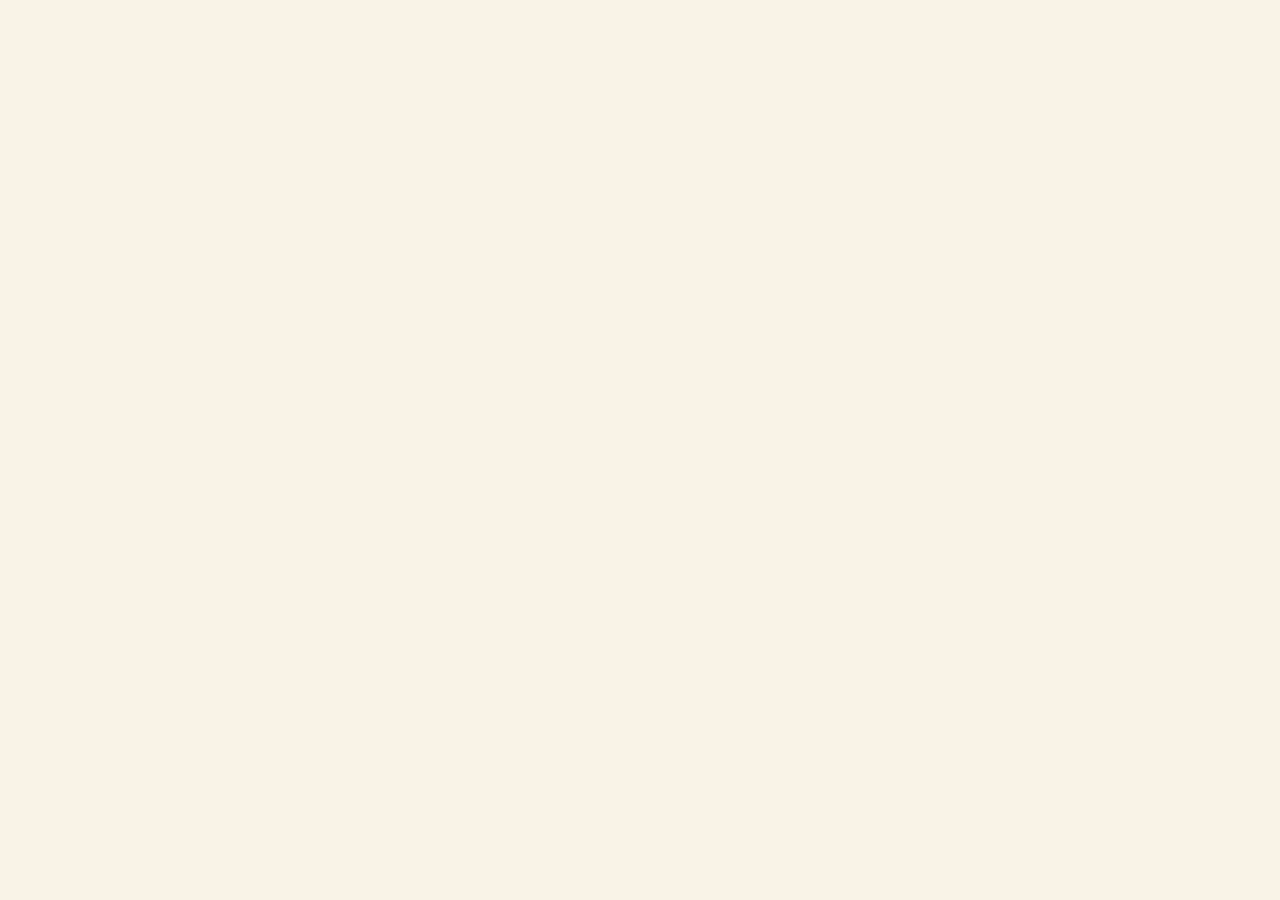
==== Landing Page/index.html @ b526519f "landingpage" ====
<!DOCTYPE html>
<html lang="en">
<head>
    <meta charset="UTF-8">
    <meta name="viewport" content="width=device-width, initial-scale=1.0">
    <title>Purunik Kerajinan - Natural & Eco-friendly</title>
    <meta name="description" content="Purunik Kerajinan offers high-quality handwoven bags and crafts made by local artisans using traditional techniques and eco-friendly materials.">
    <link rel="stylesheet" href="styles.css">
</head>
<body>
    <div id="root"></div>
    
    <!-- React and ReactDOM from CDN -->
    <script crossorigin src="https://unpkg.com/react@18/umd/react.production.min.js"></script>
    <script crossorigin src="https://unpkg.com/react-dom@18/umd/react-dom.production.min.js"></script>
    
    <!-- Lucide Icons -->
    <script src="https://unpkg.com/lucide@latest"></script>
    
    <!-- Main Application Script -->
    <script src="script.js"></script>
</body>
</html>
---- Landing Page/styles.css ----
/* CSS Reset and Base Styles */
* {
    margin: 0;
    padding: 0;
    box-sizing: border-box;
}

/* CSS Variables - Light Mode */
:root {
    --background: hsl(40, 58%, 94%);
    --foreground: hsl(25, 70%, 20%);
    --border: hsl(40, 30%, 85%);
    --card: hsl(40, 58%, 96%);
    --card-foreground: hsl(25, 70%, 20%);
    --card-border: hsl(40, 30%, 88%);
    --primary: hsl(25, 50%, 32%);
    --primary-foreground: hsl(40, 58%, 96%);
    --secondary: hsl(28, 35%, 56%);
    --secondary-foreground: hsl(25, 70%, 20%);
    --muted: hsl(40, 30%, 85%);
    --muted-foreground: hsl(25, 40%, 40%);
    --accent: hsl(28, 35%, 56%);
    --accent-foreground: hsl(25, 70%, 20%);
    --input: hsl(40, 30%, 75%);
    --ring: hsl(25, 50%, 32%);
    
    --elevate-1: rgba(0,0,0, 0.03);
    --elevate-2: rgba(0,0,0, 0.08);
    
    font-family: -apple-system, BlinkMacSystemFont, 'Segoe UI', 'Roboto', 'Oxygen',
        'Ubuntu', 'Cantarell', 'Fira Sans', 'Droid Sans', 'Helvetica Neue', sans-serif;
}

body {
    background-color: var(--background);
    color: var(--foreground);
    line-height: 1.6;
    -webkit-font-smoothing: antialiased;
    padding-left: 37px;
    padding-right: 37px;
    overflow-x: hidden;
}

/* Utility Classes */
.container {
    max-width: 1280px;
    margin: 0 auto;
    padding: 0 1rem;
}

.flex {
    display: flex;
}

.flex-col {
    flex-direction: column;
}

.items-center {
    align-items: center;
}

.justify-center {
    justify-content: center;
}

.justify-between {
    justify-content: space-between;
}

.gap-1 { gap: 0.25rem; }
.gap-2 { gap: 0.5rem; }
.gap-3 { gap: 0.75rem; }
.gap-4 { gap: 1rem; }
.gap-6 { gap: 1.5rem; }
.gap-8 { gap: 2rem; }
.gap-12 { gap: 3rem; }

.flex-wrap {
    flex-wrap: wrap;
}

.flex-1 {
    flex: 1;
}

.flex-shrink-0 {
    flex-shrink: 0;
}

.grid {
    display: grid;
}

.grid-cols-2 {
    grid-template-columns: repeat(2, 1fr);
}

.rounded-full {
    border-radius: 9999px;
}

.rounded-md {
    border-radius: 0.375rem;
}

.rounded-xl {
    border-radius: 0.5625rem;
}

.border {
    border: 1px solid var(--border);
}

.border-2 {
    border-width: 2px;
}

.border-4 {
    border-width: 4px;
}

.border-b {
    border-bottom: 1px solid var(--border);
}

.shadow-sm {
    box-shadow: 0px 2px 4px 0px rgba(48, 40, 32, 0.06), 0px 1px 2px -1px rgba(48, 40, 32, 0.08);
}

.shadow-md {
    box-shadow: 0px 6px 8px 0px rgba(48, 40, 32, 0.08), 0px 4px 6px -2px rgba(48, 40, 32, 0.07);
}

.shadow-lg {
    box-shadow: 0px 10px 15px 0px rgba(48, 40, 32, 0.10), 0px 6px 10px -3px rgba(48, 40, 32, 0.08);
}

.overflow-hidden {
    overflow: hidden;
}

.relative {
    position: relative;
}

.absolute {
    position: absolute;
}

.fixed {
    position: fixed;
}

.w-full {
    width: 100%;
}

.h-full {
    height: 100%;
}

.min-h-screen {
    min-height: 100vh;
}

.text-center {
    text-align: center;
}

.text-sm {
    font-size: 0.875rem;
    line-height: 1.25rem;
}

.text-base {
    font-size: 1rem;
    line-height: 1.5rem;
}

.text-lg {
    font-size: 1.125rem;
    line-height: 1.75rem;
}

.text-xl {
    font-size: 1.25rem;
    line-height: 1.75rem;
}

.text-2xl {
    font-size: 1.5rem;
    line-height: 2rem;
}

.text-3xl {
    font-size: 1.875rem;
    line-height: 2.25rem;
}

.text-4xl {
    font-size: 2.25rem;
    line-height: 2.5rem;
}

.font-light {
    font-weight: 300;
}

.font-semibold {
    font-weight: 600;
}

.font-bold {
    font-weight: 700;
}

.text-muted-foreground {
    color: var(--muted-foreground);
}

.text-foreground {
    color: var(--foreground);
}

.text-primary {
    color: var(--primary);
}

.text-primary-foreground {
    color: var(--primary-foreground);
}

.bg-background {
    background-color: var(--background);
}

.bg-card {
    background-color: var(--card);
}

.bg-primary {
    background-color: var(--primary);
}

.bg-secondary {
    background-color: var(--secondary);
}

.bg-foreground {
    background-color: var(--foreground);
}

.border-primary {
    border-color: var(--primary);
}

.border-card-border {
    border-color: var(--card-border);
}

.transition-all {
    transition: all 0.2s;
}

.transition-transform {
    transition: transform 0.2s;
}

.transition-colors {
    transition: color 0.2s;
}

.cursor-pointer {
    cursor: pointer;
}

.pointer-events-none {
    pointer-events: none;
}

.z-50 {
    z-index: 50;
}

/* Padding and Margin */
.p-2 { padding: 0.5rem; }
.p-4 { padding: 1rem; }
.p-6 { padding: 1.5rem; }
.p-8 { padding: 2rem; }
.p-12 { padding: 3rem; }

.px-3 { padding-left: 0.75rem; padding-right: 0.75rem; }
.px-4 { padding-left: 1rem; padding-right: 1rem; }
.px-8 { padding-left: 2rem; padding-right: 2rem; }
.py-1 { padding-top: 0.25rem; padding-bottom: 0.25rem; }
.py-1\.5 { padding-top: 0.375rem; padding-bottom: 0.375rem; }
.py-2 { padding-top: 0.5rem; padding-bottom: 0.5rem; }
.py-4 { padding-top: 1rem; padding-bottom: 1rem; }
.py-6 { padding-top: 1.5rem; padding-bottom: 1.5rem; }
.py-8 { padding-top: 2rem; padding-bottom: 2rem; }
.py-12 { padding-top: 3rem; padding-bottom: 3rem; }
.py-16 { padding-top: 4rem; padding-bottom: 4rem; }
.py-20 { padding-top: 5rem; padding-bottom: 5rem; }

.pt-2 { padding-top: 0.5rem; }
.pt-4 { padding-top: 1rem; }
.pb-2 { padding-bottom: 0.5rem; }
.pr-10 { padding-right: 2.5rem; }

.m-0 { margin: 0; }
.mb-1 { margin-bottom: 0.25rem; }
.mb-2 { margin-bottom: 0.5rem; }
.mb-3 { margin-bottom: 0.75rem; }
.mb-8 { margin-bottom: 2rem; }
.mb-12 { margin-bottom: 3rem; }
.mt-4 { margin-top: 1rem; }
.mr-1 { margin-right: 0.25rem; }

.space-y-2 > * + * { margin-top: 0.5rem; }
.space-y-3 > * + * { margin-top: 0.75rem; }
.space-y-4 > * + * { margin-top: 1rem; }

.leading-relaxed {
    line-height: 1.625;
}

/* Hover and Interaction Effects */
.hover-elevate {
    position: relative;
    transition: transform 0.2s;
}

.hover-elevate::after {
    content: "";
    position: absolute;
    inset: -1px;
    border-radius: inherit;
    pointer-events: none;
    opacity: 0;
    background-color: var(--elevate-1);
    transition: opacity 0.2s;
    z-index: 10;
}

.hover-elevate:hover::after {
    opacity: 1;
}

.hover-elevate:hover {
    transform: scale(1.02);
}

.hover\:scale-105:hover {
    transform: scale(1.05);
}

.hover\:shadow-lg:hover {
    box-shadow: 0px 10px 15px 0px rgba(48, 40, 32, 0.10), 0px 6px 10px -3px rgba(48, 40, 32, 0.08);
}

.hover\:text-foreground:hover {
    color: var(--foreground);
}

.hover\:text-primary-foreground:hover {
    color: var(--primary-foreground);
}

/* Button Styles */
.button {
    display: inline-flex;
    align-items: center;
    justify-content: center;
    gap: 0.5rem;
    white-space: nowrap;
    border-radius: 0.375rem;
    font-size: 0.875rem;
    font-weight: 500;
    transition: all 0.2s;
    cursor: pointer;
    border: 1px solid;
    min-height: 2.25rem;
    padding: 0.5rem 1rem;
    position: relative;
}

.button:disabled {
    pointer-events: none;
    opacity: 0.5;
}

.button-primary {
    background-color: var(--primary);
    color: var(--primary-foreground);
    border-color: var(--primary);
}

.button-secondary {
    background-color: var(--secondary);
    color: var(--secondary-foreground);
    border-color: var(--secondary);
}

.button-outline {
    background-color: transparent;
    border-color: var(--border);
    color: var(--foreground);
}

.button-lg {
    min-height: 2.5rem;
    padding: 0.5rem 2rem;
}

.button-icon {
    height: 2.25rem;
    width: 2.25rem;
    padding: 0;
}

.button::after {
    content: "";
    position: absolute;
    inset: -1px;
    border-radius: inherit;
    pointer-events: none;
    opacity: 0;
    background-color: var(--elevate-1);
    transition: opacity 0.2s;
}

.button:hover::after {
    opacity: 1;
}

.button:active::after {
    background-color: var(--elevate-2);
}

/* Input Styles */
.input {
    display: flex;
    height: 2.25rem;
    width: 100%;
    border-radius: 0.375rem;
    border: 1px solid var(--input);
    background-color: var(--background);
    padding: 0.5rem 0.75rem;
    font-size: 0.875rem;
    transition: all 0.2s;
}

.input:focus {
    outline: none;
    border-color: var(--ring);
    box-shadow: 0 0 0 1px var(--ring);
}

.input::placeholder {
    color: var(--muted-foreground);
}

/* Badge Styles */
.badge {
    display: inline-flex;
    align-items: center;
    border-radius: 0.375rem;
    padding: 0.375rem 1rem;
    font-size: 0.875rem;
    font-weight: 500;
    border: 1px solid;
    transition: all 0.2s;
    white-space: nowrap;
}

.badge-outline {
    background-color: transparent;
    border-color: var(--border);
}

/* Card Styles */
.card {
    border-radius: 0.5625rem;
    border: 1px solid var(--card-border);
    background-color: var(--card);
    color: var(--card-foreground);
    box-shadow: 0px 2px 4px 0px rgba(48, 40, 32, 0.06);
}

/* Navbar */
nav {
    background-color: var(--card);
    border-bottom: 1px solid var(--card-border);
}

/* Hero Logo */
.hero-logo {
    width: 8rem;
    height: 8rem;
    border-radius: 50%;
    border: 4px solid var(--primary);
    display: flex;
    align-items: center;
    justify-content: center;
}

.hero-logo span {
    color: var(--primary);
    font-weight: 700;
    font-size: 1.5rem;
}

/* Footer - Full Width */
footer {
    background-color: var(--primary);
    color: var(--primary-foreground);
    width: calc(100% + 74px);
    margin-left: -37px;
    margin-right: -37px;
}

#footer-container {
    max-width: none !important;
    width: 100% !important;
    display: flex;
    flex-direction: column;
    align-items: center;
}

footer a {
    color: rgba(255, 255, 255, 0.8);
    text-decoration: none;
    transition: color 0.2s;
}

footer a:hover {
    color: var(--primary-foreground);
}

/* Decorative Borders */
.border-left {
    position: fixed;
    left: 0;
    top: 0;
    height: 100%;
    display: flex;
    pointer-events: none;
    z-index: 50;
    width: 37px;
}

.border-right {
    position: fixed;
    right: 0;
    top: 0;
    height: 100%;
    display: flex;
    pointer-events: none;
    z-index: 50;
    width: 37px;
}

.border-segment-1 {
    flex: 106;
    background-color: #543310;
}

.border-segment-2 {
    flex: 21;
    background-color: #73512C;
}

.border-segment-3 {
    flex: 21;
    background-color: #D7B290;
}

/* Responsive Grid */
@media (min-width: 640px) {
    .sm\:text-2xl { font-size: 1.5rem; line-height: 2rem; }
    .sm\:text-4xl { font-size: 2.25rem; line-height: 2.5rem; }
    .sm\:text-5xl { font-size: 3rem; line-height: 1; }
    .sm\:px-6 { padding-left: 1.5rem; padding-right: 1.5rem; }
    .sm\:py-16 { padding-top: 4rem; padding-bottom: 4rem; }
    .sm\:gap-6 { gap: 1.5rem; }
    .sm\:p-8 { padding: 2rem; }
    .sm\:h-80 { height: 20rem; }
    .border-left, .border-right { width: 56px; }
    body { padding-left: 56px; padding-right: 56px; }
}

@media (min-width: 768px) {
    .md\:grid-cols-2 { grid-template-columns: repeat(2, 1fr); }
    .md\:grid-cols-3 { grid-template-columns: repeat(3, 1fr); }
    .md\:grid-cols-4 { grid-template-columns: repeat(4, 1fr); }
    .md\:items-start { align-items: flex-start; }
    .md\:text-left { text-align: left; }
    .border-left, .border-right { width: 74px; }
    body { padding-left: 74px; padding-right: 74px; }
}

@media (min-width: 1024px) {
    .lg\:grid-cols-3 { grid-template-columns: repeat(3, 1fr); }
    .lg\:grid-cols-4 { grid-template-columns: repeat(4, 1fr); }
    .lg\:text-6xl { font-size: 3.75rem; line-height: 1; }
    .lg\:px-8 { padding-left: 2rem; padding-right: 2rem; }
    .lg\:py-20 { padding-top: 5rem; padding-bottom: 5rem; }
    .lg\:gap-8 { gap: 2rem; }
    .lg\:gap-12 { gap: 3rem; }
    .lg\:p-12 { padding: 3rem; }
    .lg\:h-96 { height: 24rem; }
    .border-left, .border-right { width: 111px; }
    body { padding-left: 111px; padding-right: 111px; }
}

@media (min-width: 1920px) {
    .border-left, .border-right { width: 148px; }
    body { padding-left: 148px; padding-right: 148px; }
    .xl\:text-7xl { font-size: 4.5rem; line-height: 1; }
    .xl\:gap-6 { gap: 1.5rem; }
    .xl\:gap-10 { gap: 2.5rem; }
    .xl\:gap-16 { gap: 4rem; }
    .xl\:p-16 { padding: 4rem; }
    .xl\:py-24 { padding-top: 6rem; padding-bottom: 6rem; }
    .xl\:px-12 { padding-left: 3rem; padding-right: 3rem; }
    .max-w-4xl { max-width: 56rem; }
    .max-w-8xl { max-width: 90rem; }
}

@media (min-width: 2560px) {
    .border-left, .border-right { width: 185px; }
    body { padding-left: 185px; padding-right: 185px; }
    .xxl\:text-8xl { font-size: 6rem; line-height: 1; }
    .xxl\:gap-8 { gap: 2rem; }
    .xxl\:gap-12 { gap: 3rem; }
    .xxl\:gap-20 { gap: 5rem; }
    .xxl\:p-20 { padding: 5rem; }
    .xxl\:py-32 { padding-top: 8rem; padding-bottom: 8rem; }
    .xxl\:px-16 { padding-left: 4rem; padding-right: 4rem; }
    .xxl\:grid-cols-6 { grid-template-columns: repeat(6, 1fr); }
    .max-w-9xl { max-width: 100rem; }
}

@media (min-width: 3200px) {
    .border-left, .border-right { width: 222px; }
    body { padding-left: 222px; padding-right: 222px; }
    .xxxl\:text-9xl { font-size: 8rem; line-height: 1; }
    .xxxl\:gap-24 { gap: 6rem; }
    .xxxl\:p-24 { padding: 6rem; }
    .xxxl\:py-40 { padding-top: 10rem; padding-bottom: 10rem; }
    .xxxl\:px-20 { padding-left: 5rem; padding-right: 5rem; }
    .max-w-10xl { max-width: 110rem; }
}

@media (min-width: 3840px) {
    .border-left, .border-right { width: 259px; }
    body { padding-left: 259px; padding-right: 259px; }
    .uxxl\:text-10xl { font-size: 10rem; line-height: 1; }
    .uxxl\:gap-28 { gap: 7rem; }
    .uxxl\:p-28 { padding: 7rem; }
    .uxxl\:py-48 { padding-top: 12rem; padding-bottom: 12rem; }
    .uxxl\:px-24 { padding-left: 6rem; padding-right: 6rem; }
    .max-w-11xl { max-width: 120rem; }
}

/* Image Styles */
img {
    max-width: 100%;
    height: auto;
    display: block;
}

.object-cover {
    object-fit: cover;
}

.object-center {
    object-position: center;
}

/* Star Rating */
.fill-yellow-400 {
    fill: #facc15;
}

.text-yellow-400 {
    color: #facc15;
}

/* Avatar Styles */
.w-10 { width: 2.5rem; }
.h-10 { height: 2.5rem; }
.w-12 { width: 3rem; }
.h-12 { height: 3rem; }
.w-16 { width: 4rem; }
.h-16 { height: 4rem; }
.w-32 { width: 8rem; }
.h-32 { height: 8rem; }
.h-48 { height: 12rem; }
.h-64 { height: 16rem; }
.w-64 { width: 16rem; }

.w-3 { width: 0.75rem; }
.h-3 { height: 0.75rem; }
.w-4 { width: 1rem; }
.h-4 { height: 1rem; }
.w-5 { width: 1.25rem; }
.h-5 { height: 1.25rem; }

.xs\:text-xs {
    font-size: 0.75rem;
    line-height: 1rem;
}

.max-w-md {
    max-width: 28rem;
}

.max-w-2xl {
    max-width: 42rem;
}

.max-w-6xl {
    max-width: 72rem;
}

.max-w-7xl {
    max-width: 80rem;
}

.min-w-\[200px\] {
    min-width: 200px;
}

/* Margin Auto for Centering */
.mx-auto {
    margin-left: auto;
    margin-right: auto;
}

.my-auto {
    margin-top: auto;
    margin-bottom: auto;
}

/* Centering Container Utilities */
.center-content {
    display: flex;
    align-items: center;
    justify-content: center;
    width: 100%;
    padding: 0 1rem;
}

.section-center {
    display: flex;
    align-items: center;
    justify-content: center;
    width: 100%;
}

.center-column {
    display: flex;
    flex-direction: column;
    align-items: center;
    justify-content: center;
    width: 100%;
}

/* Section-specific Classes */
.hero-section {
    display: flex;
    align-items: center;
    justify-content: center;
    width: 100%;
}

.sejarah-section {
    display: flex;
    align-items: center;
    justify-content: center;
    width: 100%;
}

.team-section {
    display: flex;
    align-items: center;
    justify-content: center;
    width: 100%;
}

.search-separator-section {
    display: flex;
    align-items: center;
    justify-content: center;
    width: 100%;
}

.reviews-section {
    display: flex;
    align-items: center;
    justify-content: center;
    width: 100%;
}

.carousel-section {
    display: flex;
    align-items: center;
    justify-content: center;
    width: 100%;
}

.footer-section {
    display: flex;
    align-items: center;
    justify-content: center;
}

.-bottom-4 {
    bottom: -1rem;
}

.left-4 {
    left: 1rem;
}

.right-3 {
    right: 0.75rem;
}

.top-1\/2 {
    top: 50%;
}

.-translate-y-1\/2 {
    transform: translateY(-50%);
}

input[type="search"]::-webkit-search-cancel-button {
    display: none;
}

/* Carousel Styles */
.carousel-container {
    width: 100%;
    overflow: hidden;
    background-color: var(--primary);
}

.carousel-track {
    display: flex;
    gap: 1.5rem;
    animation: scroll-left 40s linear infinite;
    padding: 1rem 0;
}

.carousel-item {
    width: 12rem;
    min-width: 12rem;
}

@keyframes scroll-left {
    0% {
        transform: translateX(0);
    }
    100% {
        transform: translateX(calc(-50% - 0.75rem));
    }
}

.carousel-track:hover {
    animation-play-state: paused;
}

/* Responsive navbar adjustments for smaller screens */
@media (max-width: 820px) {
    /* Reduce gap-4 for main navbar row */
    #navbar-container > div > div:first-of-type {
        gap: 0.75rem !important;
    }
    
    /* Reduce gap-2 for button groups */
    #navbar-container > div > div:first-of-type > div:nth-child(3),
    #navbar-container > div > div:first-of-type > div:nth-child(4) {
        gap: 0.375rem !important;
    }
    
    /* Make logo smaller */
    #navbar-container .w-16.h-16 {
        width: 3.5rem !important;
        height: 3.5rem !important;
    }
    
    /* Make search box smaller */
    #navbar-container .flex-1 {
        min-width: 150px !important;
    }
    
    /* Make buttons smaller */
    #navbar-container .button {
        padding: 0.375rem 0.75rem;
        min-height: 2rem;
        font-size: 0.75rem;
    }
}

@media (max-width: 768px) {
    /* Further reduce gaps */
    #navbar-container > div > div:first-of-type {
        gap: 0.5rem !important;
        flex-wrap: wrap;
    }
    
    #navbar-container > div > div:first-of-type > div:nth-child(3),
    #navbar-container > div > div:first-of-type > div:nth-child(4) {
        gap: 0.25rem !important;
    }
    
    /* Make logo even smaller */
    #navbar-container .w-16.h-16 {
        width: 3rem !important;
        height: 3rem !important;
    }
    
    /* Shrink search input */
    #navbar-container .flex-1 {
        min-width: 120px !important;
        max-width: 300px !important;
    }
    
    /* Smaller buttons */
    #navbar-container .button {
        padding: 0.25rem 0.5rem;
        min-height: 1.75rem;
        font-size: 0.7rem;
    }
}

@media (max-width: 640px) {
    /* Mobile: stack vertically */
    #navbar-container > div > div:first-of-type {
        flex-direction: column;
        gap: 0.5rem !important;
        align-items: center;
    }
    
    #navbar-container > div > div:first-of-type > div:nth-child(3),
    #navbar-container > div > div:first-of-type > div:nth-child(4) {
        gap: 0.25rem !important;
        justify-content: center;
        width: 100%;
    }
    
    /* Logo on mobile */
    #navbar-container .w-16.h-16 {
        width: 2.75rem !important;
        height: 2.75rem !important;
    }
    
    /* Full width search on mobile */
    #navbar-container .flex-1 {
        min-width: 100% !important;
        max-width: 100% !important;
    }
    
    /* Minimal buttons on mobile */
    #navbar-container .button {
        padding: 0.25rem 0.5rem;
        min-height: 1.625rem;
        font-size: 0.65rem;
    }
    
    /* Logo text smaller */
    #navbar-container .text-sm {
        font-size: 0.7rem !important;
    }
}

/* Responsive carousel adjustments */
@media (max-width: 640px) {
    .carousel-item {
        width: 10rem;
        min-width: 10rem;
    }
    
    .carousel-track {
        gap: 1rem;
        animation: scroll-left 30s linear infinite;
    }
}

@media (max-width: 480px) {
    .carousel-item {
        width: 8rem;
        min-width: 8rem;
    }
    
    .carousel-track {
        gap: 0.75rem;
        animation: scroll-left 25s linear infinite;
    }
}

/* Footer Styles */
.footer-links {
    list-style: none !important;
}

.footer-links li {
    margin: 0;
    padding: 0;
    list-style: none;
}

.footer-links a {
    display: inline-block;
    transition: all 0.2s ease;
    position: relative;
    padding-bottom: 2px;
}

.footer-links a::after {
    content: '';
    position: absolute;
    bottom: 0;
    left: 0;
    width: 0;
    height: 1px;
    background-color: var(--primary-foreground);
    transition: width 0.2s ease;
}

.footer-links a:hover::after {
    width: 100%;
}
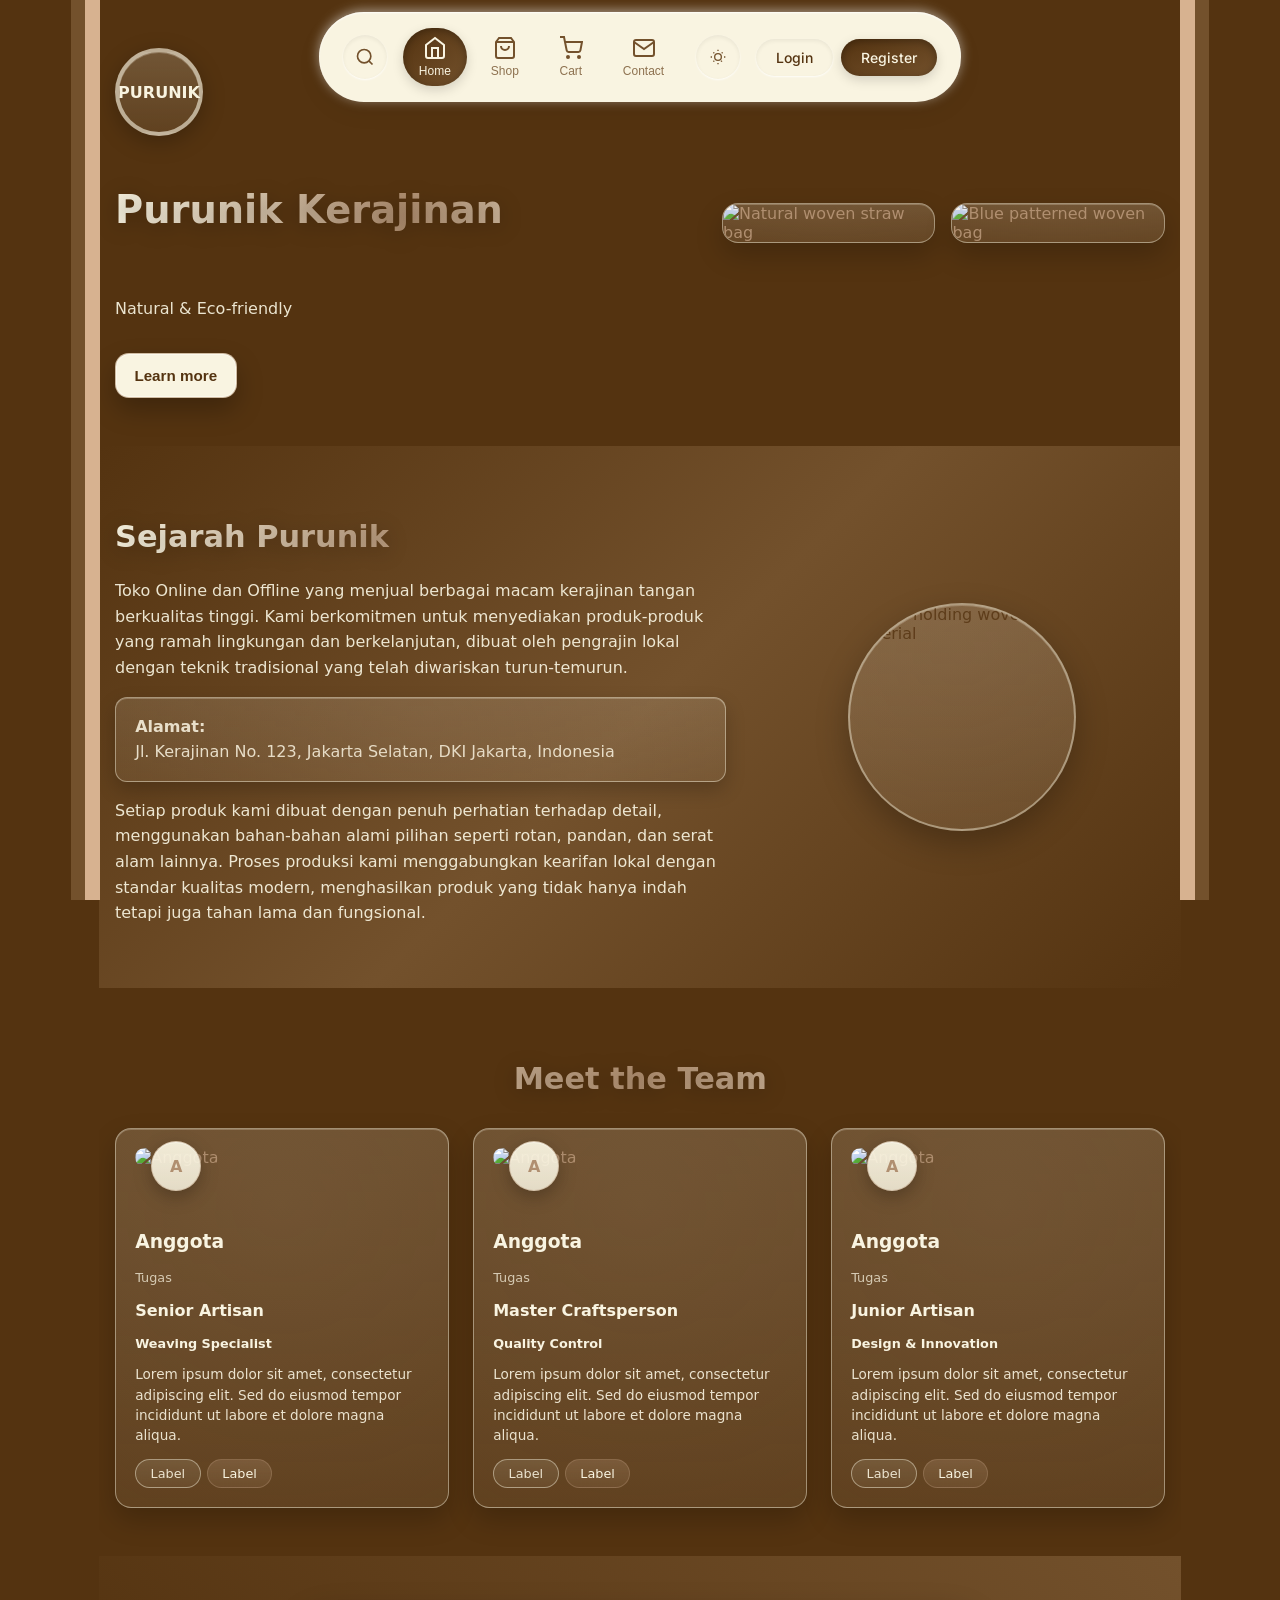
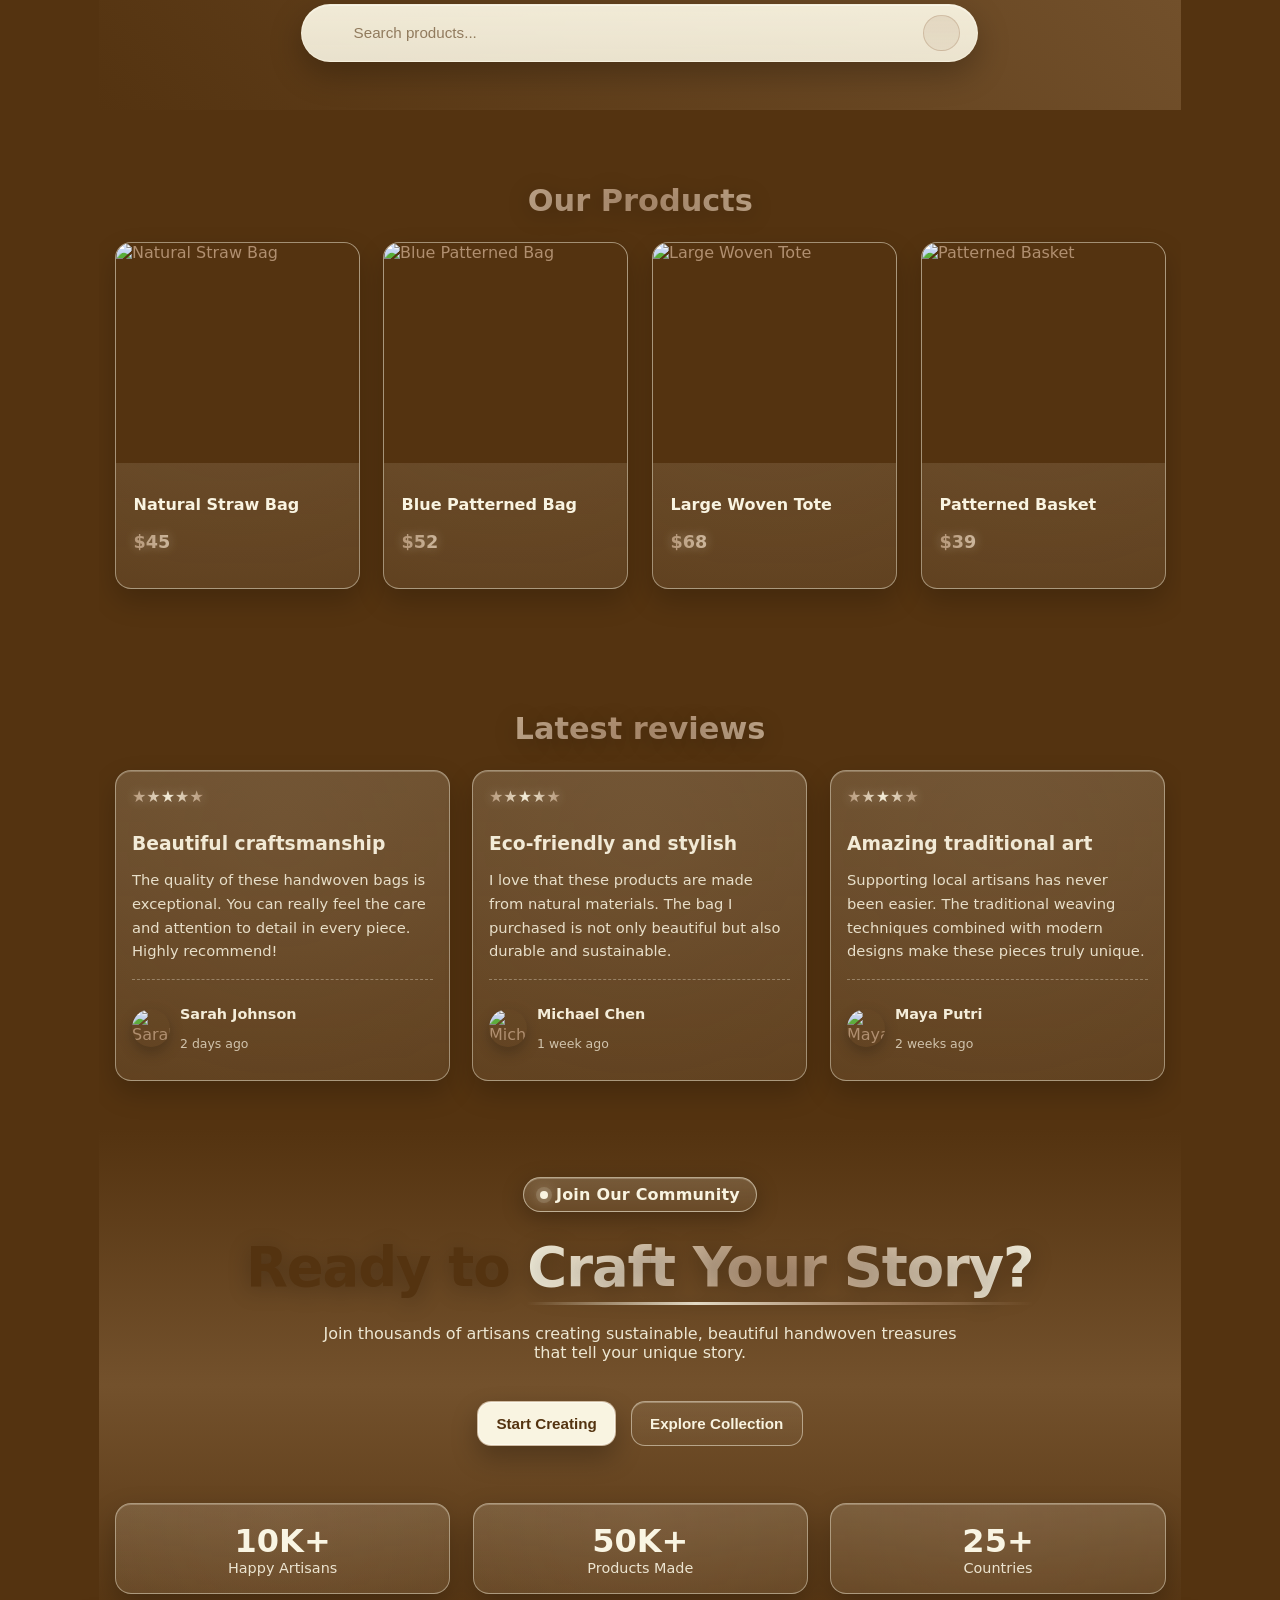
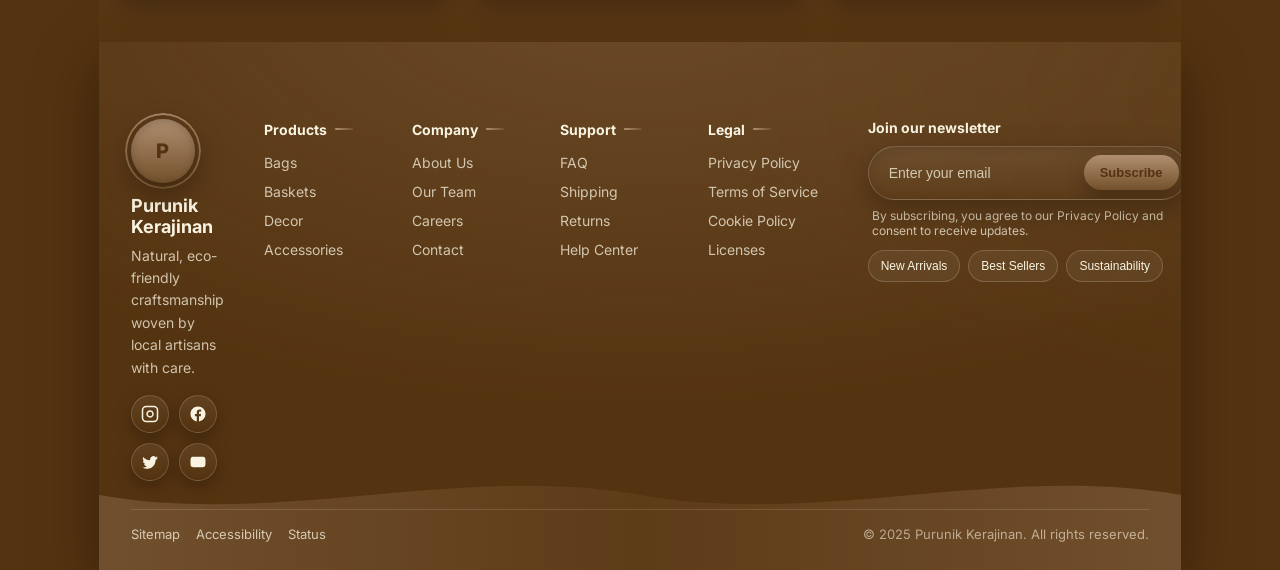
==== commit adf51c60: "landingpagebaru" ====
--- a/Landing Page/index.html
+++ b/Landing Page/index.html
@@ -6,18 +6,665 @@
     <title>Purunik Kerajinan - Natural & Eco-friendly</title>
     <meta name="description" content="Purunik Kerajinan offers high-quality handwoven bags and crafts made by local artisans using traditional techniques and eco-friendly materials.">
     <link rel="stylesheet" href="styles.css">
+    <link rel="preconnect" href="https://fonts.googleapis.com">
+    <link rel="preconnect" href="https://fonts.gstatic.com" crossorigin>
+    <link href="https://fonts.googleapis.com/css2?family=Inter:wght@400;500;600&display=swap" rel="stylesheet">
+    <link rel="stylesheet" href="../navbar/navbar.css">
+    <link rel="stylesheet" href="../footer/footer.css">
 </head>
 <body>
-    <div id="root"></div>
-    
-    <!-- React and ReactDOM from CDN -->
-    <script crossorigin src="https://unpkg.com/react@18/umd/react.production.min.js"></script>
-    <script crossorigin src="https://unpkg.com/react-dom@18/umd/react-dom.production.min.js"></script>
-    
-    <!-- Lucide Icons -->
-    <script src="https://unpkg.com/lucide@latest"></script>
-    
-    <!-- Main Application Script -->
-    <script src="script.js"></script>
+  <!-- Top scroll progress -->
+  <div class="scroll-progress scroll-progress--top">
+    <div class="scroll-progress__bar"></div>
+  </div>
+
+  <!-- HEADER removed: replaced by shared navbar component -->
+
+  <main class="main-content">
+    <!-- HERO -->
+    <section class="hero-section" id="home">
+      <div class="hero">
+        <div class="hero__text">
+          <div class="hero__logo-circle">
+            <span>PURUNIK</span>
+          </div>
+          <h1 class="hero__title">Purunik Kerajinan</h1>
+          <p class="hero__subtitle">Natural &amp; Eco-friendly</p>
+          <button class="btn btn--primary hero__button">Learn more</button>
+        </div>
+        <div class="hero__images">
+          <div class="hero__image-card">
+            <img src="asset/IMG_4090.jpg" alt="Natural woven straw bag" />
+          </div>
+          <div class="hero__image-card">
+            <img src="asset/IMG_4091.jpg" alt="Blue patterned woven bag" />
+          </div>
+        </div>
+      </div>
+    </section>
+
+    <!-- SEJARAH -->
+    <section class="history-section" id="sejarah-purunik">
+      <div class="history">
+        <div class="history__text">
+          <h2 class="section-title">Sejarah Purunik</h2>
+          <p>
+            Toko Online dan Offline yang menjual berbagai macam kerajinan tangan
+            berkualitas tinggi. Kami berkomitmen untuk menyediakan produk-produk
+            yang ramah lingkungan dan berkelanjutan, dibuat oleh pengrajin lokal
+            dengan teknik tradisional yang telah diwariskan turun-temurun.
+          </p>
+          <div class="history__address">
+            <p class="history__address-label">Alamat:</p>
+            <p>
+              Jl. Kerajinan No. 123, Jakarta Selatan, DKI Jakarta, Indonesia
+            </p>
+          </div>
+          <p>
+            Setiap produk kami dibuat dengan penuh perhatian terhadap detail,
+            menggunakan bahan-bahan alami pilihan seperti rotan, pandan, dan
+            serat alam lainnya. Proses produksi kami menggabungkan kearifan
+            lokal dengan standar kualitas modern, menghasilkan produk yang tidak
+            hanya indah tetapi juga tahan lama dan fungsional.
+          </p>
+        </div>
+        <div class="history__image-wrapper">
+          <div class="history__image-circle">
+            <img
+              src="asset/IMG_4094.jpg"
+              alt="Hand holding woven material"
+            />
+          </div>
+        </div>
+      </div>
+    </section>
+
+    <!-- TEAM -->
+    <section class="team-section" id="team">
+      <div class="team">
+        <h2 class="section-title section-title--center">Meet the Team</h2>
+        <div class="team__grid">
+          <!-- Card 1 -->
+          <article class="team-card">
+            <div class="team-card__image-wrapper">
+              <img
+                src="asset/IMG_4095.jpg"
+                alt="Anggota"
+                class="team-card__image"
+              />
+              <div class="team-card__badge">
+                <span>A</span>
+              </div>
+            </div>
+            <div class="team-card__content">
+              <div>
+                <h3 class="team-card__name">Anggota</h3>
+                <p class="team-card__role">Tugas</p>
+              </div>
+              <div class="team-card__job">
+                <p>Senior Artisan</p>
+                <p class="team-card__job-sub">Weaving Specialist</p>
+              </div>
+              <p class="team-card__desc">
+                Lorem ipsum dolor sit amet, consectetur adipiscing elit. Sed do
+                eiusmod tempor incididunt ut labore et dolore magna aliqua.
+              </p>
+              <div class="team-card__tags">
+                <span class="chip chip--outline">Label</span>
+                <span class="chip chip--filled">Label</span>
+              </div>
+            </div>
+          </article>
+
+          <!-- Card 2 -->
+          <article class="team-card">
+            <div class="team-card__image-wrapper">
+              <img
+                src="asset/IMG_4098.jpg"
+                alt="Anggota"
+                class="team-card__image"
+              />
+              <div class="team-card__badge">
+                <span>A</span>
+              </div>
+            </div>
+            <div class="team-card__content">
+              <div>
+                <h3 class="team-card__name">Anggota</h3>
+                <p class="team-card__role">Tugas</p>
+              </div>
+              <div class="team-card__job">
+                <p>Master Craftsperson</p>
+                <p class="team-card__job-sub">Quality Control</p>
+              </div>
+              <p class="team-card__desc">
+                Lorem ipsum dolor sit amet, consectetur adipiscing elit. Sed do
+                eiusmod tempor incididunt ut labore et dolore magna aliqua.
+              </p>
+              <div class="team-card__tags">
+                <span class="chip chip--outline">Label</span>
+                <span class="chip chip--filled">Label</span>
+              </div>
+            </div>
+          </article>
+
+          <!-- Card 3 -->
+          <article class="team-card">
+            <div class="team-card__image-wrapper">
+              <img
+                src="asset/IMG_4099.jpg"
+                alt="Anggota"
+                class="team-card__image"
+              />
+              <div class="team-card__badge">
+                <span>A</span>
+              </div>
+            </div>
+            <div class="team-card__content">
+              <div>
+                <h3 class="team-card__name">Anggota</h3>
+                <p class="team-card__role">Tugas</p>
+              </div>
+              <div class="team-card__job">
+                <p>Junior Artisan</p>
+                <p class="team-card__job-sub">Design &amp; Innovation</p>
+              </div>
+              <p class="team-card__desc">
+                Lorem ipsum dolor sit amet, consectetur adipiscing elit. Sed do
+                eiusmod tempor incididunt ut labore et dolore magna aliqua.
+              </p>
+              <div class="team-card__tags">
+                <span class="chip chip--outline">Label</span>
+                <span class="chip chip--filled">Label</span>
+              </div>
+            </div>
+          </article>
+        </div>
+      </div>
+    </section>
+
+    <!-- SEARCH STRIP -->
+    <section class="search-strip-section">
+      <div class="search-strip">
+        <i data-lucide="search" class="search-strip__icon"></i>
+        <input
+          type="search"
+          class="search-strip__input"
+          placeholder="Search products..."
+        />
+        <button
+          class="icon-button icon-button--round"
+          aria-label="Add new item"
+        >
+          <i data-lucide="plus"></i>
+        </button>
+      </div>
+    </section>
+
+    <!-- PRODUCTS / CAROUSEL (simple row) -->
+    <section class="products-section" id="shop">
+      <div class="products">
+        <h2 class="section-title section-title--products">Our Products</h2>
+        <div class="products__grid">
+        <article class="product-card">
+          <div class="product-card__image-wrapper">
+            <img src="asset/IMG_4090.jpg" alt="Natural Straw Bag" />
+          </div>
+          <div class="product-card__content">
+            <h3>Natural Straw Bag</h3>
+            <p class="product-card__price">$45</p>
+          </div>
+        </article>
+
+        <article class="product-card">
+          <div class="product-card__image-wrapper">
+            <img src="asset/IMG_4091.jpg" alt="Blue Patterned Bag" />
+          </div>
+          <div class="product-card__content">
+            <h3>Blue Patterned Bag</h3>
+            <p class="product-card__price">$52</p>
+          </div>
+        </article>
+
+        <article class="product-card">
+          <div class="product-card__image-wrapper">
+            <img src="asset/IMG_4090.jpg" alt="Large Woven Tote" />
+          </div>
+          <div class="product-card__content">
+            <h3>Large Woven Tote</h3>
+            <p class="product-card__price">$68</p>
+          </div>
+        </article>
+
+        <article class="product-card">
+          <div class="product-card__image-wrapper">
+            <img src="asset/IMG_4091.jpg" alt="Patterned Basket" />
+          </div>
+          <div class="product-card__content">
+            <h3>Patterned Basket</h3>
+            <p class="product-card__price">$39</p>
+          </div>
+        </article>
+        </div>
+      </div>
+    </section>
+
+    <!-- REVIEWS -->
+    <section class="reviews-section" id="reviews">
+      <div class="reviews">
+        <h2 class="section-title">Latest reviews</h2>
+        <div class="reviews__grid">
+          <article class="review-card">
+            <div class="review-card__stars">★★★★★</div>
+            <h3 class="review-card__title">Beautiful craftsmanship</h3>
+            <p class="review-card__text">
+              The quality of these handwoven bags is exceptional. You can really
+              feel the care and attention to detail in every piece. Highly
+              recommend!
+            </p>
+            <div class="review-card__person">
+              <img src="asset/IMG_4095.jpg" alt="Sarah Johnson" />
+              <div>
+                <p class="review-card__name">Sarah Johnson</p>
+                <p class="review-card__time">2 days ago</p>
+              </div>
+            </div>
+          </article>
+
+          <article class="review-card">
+            <div class="review-card__stars">★★★★★</div>
+            <h3 class="review-card__title">Eco-friendly and stylish</h3>
+            <p class="review-card__text">
+              I love that these products are made from natural materials. The bag
+              I purchased is not only beautiful but also durable and sustainable.
+            </p>
+            <div class="review-card__person">
+              <img src="asset/IMG_4098.jpg" alt="Michael Chen" />
+              <div>
+                <p class="review-card__name">Michael Chen</p>
+                <p class="review-card__time">1 week ago</p>
+              </div>
+            </div>
+          </article>
+
+          <article class="review-card">
+            <div class="review-card__stars">★★★★★</div>
+            <h3 class="review-card__title">Amazing traditional art</h3>
+            <p class="review-card__text">
+              Supporting local artisans has never been easier. The traditional
+              weaving techniques combined with modern designs make these pieces
+              truly unique.
+            </p>
+            <div class="review-card__person">
+              <img src="asset/IMG_4099.jpg" alt="Maya Putri" />
+              <div>
+                <p class="review-card__name">Maya Putri</p>
+                <p class="review-card__time">2 weeks ago</p>
+              </div>
+            </div>
+          </article>
+        </div>
+      </div>
+    </section>
+
+    <!-- CTA -->
+    <section class="cta-section" id="cta">
+      <div class="cta">
+        <div class="cta__badge">
+          <span class="cta__badge-dot"></span>
+          Join Our Community
+        </div>
+        <h2 class="cta__title">
+          <span>Ready to</span>
+          <span class="cta__title-highlight">Craft Your Story?</span>
+        </h2>
+        <p class="cta__subtitle">
+          Join thousands of artisans creating sustainable, beautiful handwoven
+          treasures that tell your unique story.
+        </p>
+        <div class="cta__buttons">
+          <button class="btn btn--light">Start Creating</button>
+          <button class="btn btn--ghost">
+            <span>Explore Collection</span>
+          </button>
+        </div>
+        <div class="cta__stats">
+          <div class="cta__stat">
+            <div class="cta__stat-number">10K+</div>
+            <div class="cta__stat-label">Happy Artisans</div>
+          </div>
+          <div class="cta__stat">
+            <div class="cta__stat-number">50K+</div>
+            <div class="cta__stat-label">Products Made</div>
+          </div>
+          <div class="cta__stat">
+            <div class="cta__stat-number">25+</div>
+            <div class="cta__stat-label">Countries</div>
+          </div>
+        </div>
+      </div>
+    </section>
+  </main>
+  
+<div class="cta-blob">
+  <div class="blob-bg animate-blob-wobble"></div>
+</div>
+
+  <!-- FOOTER -->
+  <div class="footer-scope">
+    <footer class="footer" data-section-id="footer">
+      <div class="footer__wave" aria-hidden="true">
+        <svg viewBox="0 0 1200 200" preserveAspectRatio="none">
+          <defs>
+            <linearGradient id="waveGrad" x1="0" x2="1" y1="0" y2="0">
+              <stop offset="0%" stop-color="#B08F70" stop-opacity="0.35" />
+              <stop offset="50%" stop-color="#73512C" stop-opacity="0.35" />
+              <stop offset="100%" stop-color="#B08F70" stop-opacity="0.35" />
+            </linearGradient>
+          </defs>
+          <path d="M0,100 C200,140 400,60 600,100 C800,140 1000,60 1200,100 L1200,200 L0,200 Z" fill="url(#waveGrad)"></path>
+        </svg>
+      </div>
+
+      <div class="footer__inner">
+        <div class="footer__brand reveal-up">
+          <div class="footer__logo" aria-label="Purunik">
+            <span>P</span>
+          </div>
+          <h3 class="footer__title">Purunik Kerajinan</h3>
+          <p class="footer__tagline">Natural, eco-friendly craftsmanship woven by local artisans with care.</p>
+          <div class="footer__social" aria-label="Social links">
+            <a class="social-link" href="#" aria-label="Instagram">
+              <svg class="icon" viewBox="0 0 24 24" fill="none" stroke="currentColor" stroke-width="2"><rect x="2" y="2" width="20" height="20" rx="5" ry="5"></rect><path d="M16 11.37A4 4 0 1 1 12.63 8 4 4 0 0 1 16 11.37z"></path><line x1="17.5" y1="6.5" x2="17.5" y2="6.5"></line></svg>
+            </a>
+            <a class="social-link" href="#" aria-label="Facebook">
+              <svg class="icon" viewBox="0 0 24 24" fill="currentColor"><path d="M22 12.06C22 6.48 17.52 2 11.94 2S2 6.48 2 12.06C2 17 5.66 21.1 10.36 22v-7.02H7.9v-2.92h2.46v-2.2c0-2.43 1.45-3.78 3.66-3.78 1.06 0 2.18.19 2.18.19v2.4h-1.23c-1.21 0-1.59.75-1.59 1.51v1.88h2.71l-.43 2.92h-2.28V22C18.34 21.1 22 17 22 12.06z"></path></svg>
+            </a>
+            <a class="social-link" href="#" aria-label="Twitter">
+              <svg class="icon" viewBox="0 0 24 24" fill="currentColor"><path d="M22.46 6c-.77.35-1.6.58-2.46.69a4.28 4.28 0 0 0 1.88-2.36 8.53 8.53 0 0 1-2.71 1.04A4.26 4.26 0 0 0 12 8.53c0 .33.04.66.1.98A12.09 12.09 0 0 1 3.15 5.17a4.26 4.26 0 0 0 1.32 5.68 4.26 4.26 0 0 1-1.93-.53v.05c0 2.06 1.47 3.78 3.42 4.17a4.29 4.29 0 0 1-1.92.07 4.26 4.26 0 0 0 3.98 2.96A8.55 8.55 0 0 1 2 19.54 12.07 12.07 0 0 0 8.55 21c7 0 10.84-5.8 10.84-10.84 0-.17 0-.34-.01-.51A7.76 7.76 0 0 0 22.46 6z"></path></svg>
+            </a>
+            <a class="social-link" href="#" aria-label="YouTube">
+              <svg class="icon" viewBox="0 0 24 24" fill="currentColor"><path d="M10 15l5.19-3L10 9v6z"></path><path d="M21.8 8s-.2-1.4-.8-2c-.8-.8-1.7-.8-2.1-.9C16.8 5 12 5 12 5h0s-4.8 0-6.9.1c-.4.1-1.3.1-2.1.9-.6.6-.8 2-.8 2S2 9.6 2 11.1v1.7C2 14.4 2.2 16 2.2 16s.2 1.4.8 2c.8.8 1.8.8 2.3.9 1.7.2 6.7.2 6.7.2s4.8 0 6.9-.1c.4-.1 1.3-.1 2.1-.9.6-.6.8-2 .8-2s.2-1.6.2-3.2V11c0-1.6-.2-3.2-.2-3.2z"></path></svg>
+            </a>
+          </div>
+        </div>
+
+        <nav class="footer__menus reveal-up" aria-label="Footer menus">
+          <div class="footer-menu">
+            <div class="footer-menu__title">Products</div>
+            <a class="footer-link" href="#">Bags</a>
+            <a class="footer-link" href="#">Baskets</a>
+            <a class="footer-link" href="#">Decor</a>
+            <a class="footer-link" href="#">Accessories</a>
+          </div>
+          <div class="footer-menu">
+            <div class="footer-menu__title">Company</div>
+            <a class="footer-link" href="#">About Us</a>
+            <a class="footer-link" href="#">Our Team</a>
+            <a class="footer-link" href="#">Careers</a>
+            <a class="footer-link" href="#">Contact</a>
+          </div>
+          <div class="footer-menu">
+            <div class="footer-menu__title">Support</div>
+            <a class="footer-link" href="#">FAQ</a>
+            <a class="footer-link" href="#">Shipping</a>
+            <a class="footer-link" href="#">Returns</a>
+            <a class="footer-link" href="#">Help Center</a>
+          </div>
+          <div class="footer-menu">
+            <div class="footer-menu__title">Legal</div>
+            <a class="footer-link" href="#">Privacy Policy</a>
+            <a class="footer-link" href="#">Terms of Service</a>
+            <a class="footer-link" href="#">Cookie Policy</a>
+            <a class="footer-link" href="#">Licenses</a>
+          </div>
+        </nav>
+
+        <aside class="footer__cta reveal-up" aria-label="Newsletter">
+          <div class="footer__cta-title">Join our newsletter</div>
+          <form class="footer-newsletter" onsubmit="return false;">
+            <input type="email" placeholder="Enter your email" aria-label="Email">
+            <button type="submit">Subscribe</button>
+            <div class="footer-newsletter__shine"></div>
+          </form>
+          <div class="footer__small">By subscribing, you agree to our Privacy Policy and consent to receive updates.</div>
+          <div class="footer__chips" aria-label="Quick links">
+            <button class="chip" type="button">New Arrivals</button>
+            <button class="chip" type="button">Best Sellers</button>
+            <button class="chip" type="button">Sustainability</button>
+          </div>
+        </aside>
+      </div>
+
+      <div class="footer__bottom">
+        <div class="footer__inline-links">
+          <a href="#" class="footer__inline-link">Sitemap</a>
+          <a href="#" class="footer__inline-link">Accessibility</a>
+          <a href="#" class="footer__inline-link">Status</a>
+        </div>
+        <p class="footer__copy">© 2025 Purunik Kerajinan. All rights reserved.</p>
+      </div>
+    </footer>
+  </div>
+
+  <!-- Bottom scroll progress -->
+  <div class="scroll-progress scroll-progress--bottom">
+    <div class="scroll-progress__bar"></div>
+  </div>
+
+  <!-- Global Navbar -->
+  <div class="navbar-scope">
+    <div class="container">
+        <nav class="bottom-nav">
+            <!-- Mobile Layout -->
+            <div class="nav-mobile">
+                <button class="search-btn-mobile" id="searchBtnMobile">
+                    <svg class="icon" viewBox="0 0 24 24" fill="none" stroke="currentColor" stroke-width="2">
+                        <circle cx="11" cy="11" r="8"></circle>
+                        <path d="m21 21-4.35-4.35"></path>
+                    </svg>
+                </button>
+
+                <div class="nav-items-mobile">
+                    <button class="nav-item active" data-nav="home">
+                        <div class="nav-item-content">
+                            <svg class="icon" viewBox="0 0 24 24" fill="none" stroke="currentColor" stroke-width="2">
+                                <path d="m3 9 9-7 9 7v11a2 2 0 0 1-2 2H5a2 2 0 0 1-2-2z"></path>
+                                <polyline points="9 22 9 12 15 12 15 22"></polyline>
+                            </svg>
+                            <span class="nav-label">Home</span>
+                        </div>
+                    </button>
+                    <button class="nav-item" data-nav="bag">
+                        <div class="nav-item-content">
+                            <svg class="icon" viewBox="0 0 24 24" fill="none" stroke="currentColor" stroke-width="2">
+                                <path d="M6 2 3 6v14a2 2 0 0 0 2 2h14a2 2 0 0 0 2-2V6l-3-4z"></path>
+                                <line x1="3" y1="6" x2="21" y2="6"></line>
+                                <path d="M16 10a4 4 0 0 1-8 0"></path>
+                            </svg>
+                            <span class="nav-label">Shop</span>
+                        </div>
+                    </button>
+                    <button class="nav-item" data-nav="cart">
+                        <div class="nav-item-content">
+                            <svg class="icon" viewBox="0 0 24 24" fill="none" stroke="currentColor" stroke-width="2">
+                                <circle cx="9" cy="21" r="1"></circle>
+                                <circle cx="20" cy="21" r="1"></circle>
+                                <path d="M1 1h4l2.68 13.39a2 2 0 0 0 2 1.61h9.72a2 2 0 0 0 2-1.61L23 6H6"></path>
+                            </svg>
+                            <span class="nav-label">Cart</span>
+                        </div>
+                    </button>
+                    <button class="nav-item" data-nav="contact">
+                        <div class="nav-item-content">
+                            <svg class="icon" viewBox="0 0 24 24" fill="none" stroke="currentColor" stroke-width="2">
+                                <path d="M4 4h16c1.1 0 2 .9 2 2v12c0 1.1-.9 2-2 2H4c-1.1 0-2-.9-2-2V6c0-1.1.9-2 2-2z"></path>
+                                <polyline points="22,6 12,13 2,6"></polyline>
+                            </svg>
+                            <span class="nav-label">Contact</span>
+                        </div>
+                    </button>
+                </div>
+
+                <button class="theme-btn theme-toggle-btn" id="themeToggleMobile" aria-label="Toggle theme">
+                    <svg class="icon" viewBox="0 0 24 24" fill="none" stroke="currentColor" stroke-width="2">
+                        <circle cx="12" cy="12" r="5"></circle>
+                        <path d="M12 1v2m0 18v2m11-11h-2M3 12H1m16.95 6.95-1.41-1.41M6.46 6.46 5.05 5.05m13.9 0-1.41 1.41M6.46 17.54l-1.41 1.41"></path>
+                    </svg>
+                </button>
+            </div>
+
+            <!-- Tablet Layout -->
+            <div class="nav-tablet">
+                <button class="search-btn-tablet" id="searchBtnTablet">
+                    <svg class="icon" viewBox="0 0 24 24" fill="none" stroke="currentColor" stroke-width="2">
+                        <circle cx="11" cy="11" r="8"></circle>
+                        <path d="m21 21-4.35-4.35"></path>
+                    </svg>
+                </button>
+
+                <div class="nav-items-tablet">
+                    <button class="nav-item active" data-nav="home">
+                        <div class="nav-item-content">
+                            <svg class="icon" viewBox="0 0 24 24" fill="none" stroke="currentColor" stroke-width="2">
+                                <path d="m3 9 9-7 9 7v11a2 2 0 0 1-2 2H5a2 2 0 0 1-2-2z"></path>
+                                <polyline points="9 22 9 12 15 12 15 22"></polyline>
+                            </svg>
+                            <span class="nav-label">Home</span>
+                        </div>
+                    </button>
+                    <button class="nav-item" data-nav="bag">
+                        <div class="nav-item-content">
+                            <svg class="icon" viewBox="0 0 24 24" fill="none" stroke="currentColor" stroke-width="2">
+                                <path d="M6 2 3 6v14a2 2 0 0 0 2 2h14a2 2 0 0 0 2-2V6l-3-4z"></path>
+                                <line x1="3" y1="6" x2="21" y2="6"></line>
+                                <path d="M16 10a4 4 0 0 1-8 0"></path>
+                            </svg>
+                            <span class="nav-label">Shop</span>
+                        </div>
+                    </button>
+                    <button class="nav-item" data-nav="cart">
+                        <div class="nav-item-content">
+                            <svg class="icon" viewBox="0 0 24 24" fill="none" stroke="currentColor" stroke-width="2">
+                                <circle cx="9" cy="21" r="1"></circle>
+                                <circle cx="20" cy="21" r="1"></circle>
+                                <path d="M1 1h4l2.68 13.39a2 2 0 0 0 2 1.61h9.72a2 2 0 0 0 2-1.61L23 6H6"></path>
+                            </svg>
+                            <span class="nav-label">Cart</span>
+                        </div>
+                    </button>
+                    <button class="nav-item" data-nav="contact">
+                        <div class="nav-item-content">
+                            <svg class="icon" viewBox="0 0 24 24" fill="none" stroke="currentColor" stroke-width="2">
+                                <path d="M4 4h16c1.1 0 2 .9 2 2v12c0 1.1-.9 2-2 2H4c-1.1 0-2-.9-2-2V6c0-1.1.9-2 2-2z"></path>
+                                <polyline points="22,6 12,13 2,6"></polyline>
+                            </svg>
+                            <span class="nav-label">Contact</span>
+                        </div>
+                    </button>
+                </div>
+
+                <button class="theme-btn theme-toggle-btn" id="themeToggleTablet" aria-label="Toggle theme">
+                    <svg class="icon" viewBox="0 0 24 24" fill="none" stroke="currentColor" stroke-width="2">
+                        <circle cx="12" cy="12" r="5"></circle>
+                        <path d="M12 1v2m0 18v2m11-11h-2M3 12H1m16.95 6.95-1.41-1.41M6.46 6.46 5.05 5.05m13.9 0-1.41 1.41M6.46 17.54l-1.41 1.41"></path>
+                    </svg>
+                </button>
+
+                <button class="profile-btn" id="profileBtn">
+                    <svg class="icon" viewBox="0 0 24 24" fill="none" stroke="currentColor" stroke-width="2">
+                        <path d="M19 21v-2a4 4 0 0 0-4-4H9a4 4 0 0 0-4 4v2"></path>
+                        <circle cx="12" cy="7" r="4"></circle>
+                    </svg>
+                </button>
+            </div>
+
+            <!-- Desktop Layout -->
+            <div class="nav-desktop">
+                <div class="search-container">
+                    <div class="search-bar" id="searchBar">
+                        <button class="search-toggle" id="searchToggle">
+                            <svg class="icon" viewBox="0 0 24 24" fill="none" stroke="currentColor" stroke-width="2">
+                                <circle cx="11" cy="11" r="8"></circle>
+                                <path d="m21 21-4.35-4.35"></path>
+                            </svg>
+                        </button>
+                        <input type="text" class="search-input" id="searchInput" placeholder="Search...">
+                    </div>
+                </div>
+
+                <div class="nav-items-desktop">
+                    <button class="nav-item active" data-nav="home">
+                        <div class="nav-item-content">
+                            <svg class="icon" viewBox="0 0 24 24" fill="none" stroke="currentColor" stroke-width="2">
+                                <path d="m3 9 9-7 9 7v11a2 2 0 0 1-2 2H5a2 2 0 0 1-2-2z"></path>
+                                <polyline points="9 22 9 12 15 12 15 22"></polyline>
+                            </svg>
+                            <span class="nav-label">Home</span>
+                        </div>
+                    </button>
+                    <button class="nav-item" data-nav="bag">
+                        <div class="nav-item-content">
+                            <svg class="icon" viewBox="0 0 24 24" fill="none" stroke="currentColor" stroke-width="2">
+                                <path d="M6 2 3 6v14a2 2 0 0 0 2 2h14a2 2 0 0 0 2-2V6l-3-4z"></path>
+                                <line x1="3" y1="6" x2="21" y2="6"></line>
+                                <path d="M16 10a4 4 0 0 1-8 0"></path>
+                            </svg>
+                            <span class="nav-label">Shop</span>
+                        </div>
+                    </button>
+                    <button class="nav-item" data-nav="cart">
+                        <div class="nav-item-content">
+                            <svg class="icon" viewBox="0 0 24 24" fill="none" stroke="currentColor" stroke-width="2">
+                                <circle cx="9" cy="21" r="1"></circle>
+                                <circle cx="20" cy="21" r="1"></circle>
+                                <path d="M1 1h4l2.68 13.39a2 2 0 0 0 2 1.61h9.72a2 2 0 0 0 2-1.61L23 6H6"></path>
+                            </svg>
+                            <span class="nav-label">Cart</span>
+                        </div>
+                    </button>
+                    <button class="nav-item" data-nav="contact">
+                        <div class="nav-item-content">
+                            <svg class="icon" viewBox="0 0 24 24" fill="none" stroke="currentColor" stroke-width="2">
+                                <path d="M4 4h16c1.1 0 2 .9 2 2v12c0 1.1-.9 2-2 2H4c-1.1 0-2-.9-2-2V6c0-1.1.9-2 2-2z"></path>
+                                <polyline points="22,6 12,13 2,6"></polyline>
+                            </svg>
+                            <span class="nav-label">Contact</span>
+                        </div>
+                    </button>
+                </div>
+
+                <button class="theme-btn theme-toggle-btn" id="themeToggleDesktop" aria-label="Toggle theme">
+                    <svg class="icon" viewBox="0 0 24 24" fill="none" stroke="currentColor" stroke-width="2">
+                        <circle cx="12" cy="12" r="5"></circle>
+                        <path d="M12 1v2m0 18v2m11-11h-2M3 12H1m16.95 6.95-1.41-1.41M6.46 6.46 5.05 5.05m13.9 0-1.41 1.41M6.46 17.54l-1.41 1.41"></path>
+                    </svg>
+                </button>
+
+                <div class="auth-buttons">
+                    <button class="btn-login" id="loginBtn">Login</button>
+                    <button class="btn-register" id="registerBtn">Register</button>
+                </div>
+            </div>
+        </nav>
+    </div>
+
+    <div class="mobile-search-dropdown" id="mobileSearchDropdown">
+        <div class="mobile-search-inner">
+            <svg class="icon" viewBox="0 0 24 24" fill="none" stroke="currentColor" stroke-width="2">
+                <circle cx="11" cy="11" r="8"></circle>
+                <path d="m21 21-4.35-4.35"></path>
+            </svg>
+            <input type="text" id="mobileSearchInput" placeholder="Search...">
+        </div>
+    </div>
+  </div>
+
+  <script src="../navbar/navbar.js"></script>
+  <script src="../footer/footer.js"></script>
+
+  <!-- Lucide Icons -->
+  <script src="https://unpkg.com/lucide@latest"></script>
+  <script src="script.js"></script>
 </body>
 </html>
--- a/Landing Page/styles.css
+++ b/Landing Page/styles.css
@@ -1,1036 +1,1898 @@
-/* CSS Reset and Base Styles */
-* {
-    margin: 0;
-    padding: 0;
-    box-sizing: border-box;
-}
-
-/* CSS Variables - Light Mode */
 :root {
-    --background: hsl(40, 58%, 94%);
-    --foreground: hsl(25, 70%, 20%);
-    --border: hsl(40, 30%, 85%);
-    --card: hsl(40, 58%, 96%);
-    --card-foreground: hsl(25, 70%, 20%);
-    --card-border: hsl(40, 30%, 88%);
-    --primary: hsl(25, 50%, 32%);
-    --primary-foreground: hsl(40, 58%, 96%);
-    --secondary: hsl(28, 35%, 56%);
-    --secondary-foreground: hsl(25, 70%, 20%);
-    --muted: hsl(40, 30%, 85%);
-    --muted-foreground: hsl(25, 40%, 40%);
-    --accent: hsl(28, 35%, 56%);
-    --accent-foreground: hsl(25, 70%, 20%);
-    --input: hsl(40, 30%, 75%);
-    --ring: hsl(25, 50%, 32%);
-    
-    --elevate-1: rgba(0,0,0, 0.03);
-    --elevate-2: rgba(0,0,0, 0.08);
-    
-    font-family: -apple-system, BlinkMacSystemFont, 'Segoe UI', 'Roboto', 'Oxygen',
-        'Ubuntu', 'Cantarell', 'Fira Sans', 'Droid Sans', 'Helvetica Neue', sans-serif;
-}
-
+  --background: #F9F4E1;
+  --foreground: #543310;
+  --primary: #B08F70;
+  --primary-foreground: #F9F4E1;
+  --secondary: #73512C;
+  --secondary-foreground: #F9F4E1;
+  --accent: #543310;
+  --border: #B08F70;
+  --card: #F9F4E1;
+  --background-dark: #543310;
+  --foreground-dark: #B08F70;
+  --primary-dark: #B08F70;
+  --primary-foreground-dark: #543310;
+  --secondary-dark: #F9F4E1;
+  --secondary-foreground-dark: #543310;
+  --accent-dark: #73512C;
+  --border-dark: #B08F70;
+  --card-dark: #543310;
+}
+
+body.dark {
+  --background: var(--background-dark);
+  --foreground: var(--foreground-dark);
+  --primary: var(--primary-dark);
+  --primary-foreground: var(--primary-foreground-dark);
+  --secondary: var(--secondary-dark);
+  --secondary-foreground: var(--secondary-foreground-dark);
+  --accent: var(--accent-dark);
+  --border: var(--border-dark);
+  --card: var(--card-dark);
+}
+
+/* Layout base */
 body {
-    background-color: var(--background);
-    color: var(--foreground);
-    line-height: 1.6;
-    -webkit-font-smoothing: antialiased;
-    padding-left: 37px;
-    padding-right: 37px;
-    overflow-x: hidden;
-}
-
-/* Utility Classes */
-.container {
-    max-width: 1280px;
-    margin: 0 auto;
-    padding: 0 1rem;
-}
-
-.flex {
-    display: flex;
-}
-
-.flex-col {
-    flex-direction: column;
-}
-
-.items-center {
-    align-items: center;
-}
-
-.justify-center {
-    justify-content: center;
-}
-
-.justify-between {
-    justify-content: space-between;
-}
-
-.gap-1 { gap: 0.25rem; }
-.gap-2 { gap: 0.5rem; }
-.gap-3 { gap: 0.75rem; }
-.gap-4 { gap: 1rem; }
-.gap-6 { gap: 1.5rem; }
-.gap-8 { gap: 2rem; }
-.gap-12 { gap: 3rem; }
-
-.flex-wrap {
-    flex-wrap: wrap;
-}
-
-.flex-1 {
-    flex: 1;
-}
-
-.flex-shrink-0 {
-    flex-shrink: 0;
-}
-
-.grid {
-    display: grid;
-}
-
-.grid-cols-2 {
-    grid-template-columns: repeat(2, 1fr);
-}
-
-.rounded-full {
-    border-radius: 9999px;
-}
-
-.rounded-md {
-    border-radius: 0.375rem;
-}
-
-.rounded-xl {
-    border-radius: 0.5625rem;
-}
-
-.border {
-    border: 1px solid var(--border);
-}
-
-.border-2 {
-    border-width: 2px;
-}
-
-.border-4 {
-    border-width: 4px;
-}
-
-.border-b {
-    border-bottom: 1px solid var(--border);
-}
-
-.shadow-sm {
-    box-shadow: 0px 2px 4px 0px rgba(48, 40, 32, 0.06), 0px 1px 2px -1px rgba(48, 40, 32, 0.08);
-}
-
-.shadow-md {
-    box-shadow: 0px 6px 8px 0px rgba(48, 40, 32, 0.08), 0px 4px 6px -2px rgba(48, 40, 32, 0.07);
-}
-
-.shadow-lg {
-    box-shadow: 0px 10px 15px 0px rgba(48, 40, 32, 0.10), 0px 6px 10px -3px rgba(48, 40, 32, 0.08);
-}
-
-.overflow-hidden {
-    overflow: hidden;
-}
-
-.relative {
-    position: relative;
-}
-
-.absolute {
-    position: absolute;
-}
-
-.fixed {
-    position: fixed;
-}
-
-.w-full {
-    width: 100%;
-}
-
-.h-full {
-    height: 100%;
-}
-
-.min-h-screen {
-    min-height: 100vh;
-}
-
-.text-center {
-    text-align: center;
-}
-
-.text-sm {
-    font-size: 0.875rem;
-    line-height: 1.25rem;
-}
-
-.text-base {
-    font-size: 1rem;
-    line-height: 1.5rem;
-}
-
-.text-lg {
-    font-size: 1.125rem;
-    line-height: 1.75rem;
-}
-
-.text-xl {
-    font-size: 1.25rem;
-    line-height: 1.75rem;
-}
-
-.text-2xl {
-    font-size: 1.5rem;
-    line-height: 2rem;
-}
-
-.text-3xl {
-    font-size: 1.875rem;
-    line-height: 2.25rem;
-}
-
-.text-4xl {
-    font-size: 2.25rem;
-    line-height: 2.5rem;
-}
-
-.font-light {
-    font-weight: 300;
-}
-
-.font-semibold {
-    font-weight: 600;
-}
-
-.font-bold {
-    font-weight: 700;
-}
-
-.text-muted-foreground {
-    color: var(--muted-foreground);
-}
-
-.text-foreground {
-    color: var(--foreground);
-}
-
-.text-primary {
-    color: var(--primary);
-}
-
-.text-primary-foreground {
-    color: var(--primary-foreground);
-}
-
-.bg-background {
-    background-color: var(--background);
-}
-
-.bg-card {
-    background-color: var(--card);
-}
-
-.bg-primary {
-    background-color: var(--primary);
-}
-
-.bg-secondary {
-    background-color: var(--secondary);
-}
-
-.bg-foreground {
-    background-color: var(--foreground);
-}
-
-.border-primary {
-    border-color: var(--primary);
-}
-
-.border-card-border {
-    border-color: var(--card-border);
-}
-
-.transition-all {
-    transition: all 0.2s;
-}
-
-.transition-transform {
-    transition: transform 0.2s;
-}
-
-.transition-colors {
-    transition: color 0.2s;
-}
-
-.cursor-pointer {
-    cursor: pointer;
-}
-
-.pointer-events-none {
-    pointer-events: none;
-}
-
-.z-50 {
-    z-index: 50;
-}
-
-/* Padding and Margin */
-.p-2 { padding: 0.5rem; }
-.p-4 { padding: 1rem; }
-.p-6 { padding: 1.5rem; }
-.p-8 { padding: 2rem; }
-.p-12 { padding: 3rem; }
-
-.px-3 { padding-left: 0.75rem; padding-right: 0.75rem; }
-.px-4 { padding-left: 1rem; padding-right: 1rem; }
-.px-8 { padding-left: 2rem; padding-right: 2rem; }
-.py-1 { padding-top: 0.25rem; padding-bottom: 0.25rem; }
-.py-1\.5 { padding-top: 0.375rem; padding-bottom: 0.375rem; }
-.py-2 { padding-top: 0.5rem; padding-bottom: 0.5rem; }
-.py-4 { padding-top: 1rem; padding-bottom: 1rem; }
-.py-6 { padding-top: 1.5rem; padding-bottom: 1.5rem; }
-.py-8 { padding-top: 2rem; padding-bottom: 2rem; }
-.py-12 { padding-top: 3rem; padding-bottom: 3rem; }
-.py-16 { padding-top: 4rem; padding-bottom: 4rem; }
-.py-20 { padding-top: 5rem; padding-bottom: 5rem; }
-
-.pt-2 { padding-top: 0.5rem; }
-.pt-4 { padding-top: 1rem; }
-.pb-2 { padding-bottom: 0.5rem; }
-.pr-10 { padding-right: 2.5rem; }
-
-.m-0 { margin: 0; }
-.mb-1 { margin-bottom: 0.25rem; }
-.mb-2 { margin-bottom: 0.5rem; }
-.mb-3 { margin-bottom: 0.75rem; }
-.mb-8 { margin-bottom: 2rem; }
-.mb-12 { margin-bottom: 3rem; }
-.mt-4 { margin-top: 1rem; }
-.mr-1 { margin-right: 0.25rem; }
-
-.space-y-2 > * + * { margin-top: 0.5rem; }
-.space-y-3 > * + * { margin-top: 0.75rem; }
-.space-y-4 > * + * { margin-top: 1rem; }
-
-.leading-relaxed {
-    line-height: 1.625;
-}
-
-/* Hover and Interaction Effects */
-.hover-elevate {
-    position: relative;
-    transition: transform 0.2s;
-}
-
-.hover-elevate::after {
-    content: "";
-    position: absolute;
-    inset: -1px;
-    border-radius: inherit;
-    pointer-events: none;
-    opacity: 0;
-    background-color: var(--elevate-1);
-    transition: opacity 0.2s;
-    z-index: 10;
-}
-
-.hover-elevate:hover::after {
-    opacity: 1;
-}
-
-.hover-elevate:hover {
-    transform: scale(1.02);
-}
-
-.hover\:scale-105:hover {
-    transform: scale(1.05);
-}
-
-.hover\:shadow-lg:hover {
-    box-shadow: 0px 10px 15px 0px rgba(48, 40, 32, 0.10), 0px 6px 10px -3px rgba(48, 40, 32, 0.08);
-}
-
-.hover\:text-foreground:hover {
-    color: var(--foreground);
-}
-
-.hover\:text-primary-foreground:hover {
-    color: var(--primary-foreground);
-}
-
-/* Button Styles */
-.button {
-    display: inline-flex;
-    align-items: center;
-    justify-content: center;
-    gap: 0.5rem;
-    white-space: nowrap;
-    border-radius: 0.375rem;
-    font-size: 0.875rem;
-    font-weight: 500;
-    transition: all 0.2s;
-    cursor: pointer;
-    border: 1px solid;
-    min-height: 2.25rem;
-    padding: 0.5rem 1rem;
-    position: relative;
-}
-
-.button:disabled {
-    pointer-events: none;
+  font-family: system-ui, -apple-system, BlinkMacSystemFont, "Segoe UI", sans-serif;
+  background: var(--background);
+  color: var(--foreground);
+  /* Remove browser default gaps and align content exactly with stripe inner edges */
+  margin: 0;
+  padding-left: var(--stripe-total);
+  padding-right: var(--stripe-total);
+}
+
+/* Scroll progress bars */
+.scroll-progress {
+  position: fixed;
+  left: 0;
+  width: 100%;
+  height: 4px;
+  z-index: 1000;
+  background: transparent;
+}
+.scroll-progress--top {
+  top: 0;
+}
+.scroll-progress--bottom {
+  bottom: 0;
+}
+.scroll-progress__bar {
+  height: 100%;
+  width: 0;
+  background: linear-gradient(to right, var(--primary), var(--accent));
+}
+
+/* Main header & nav */
+.main-header {
+  background: var(--background);
+  padding: 0.75rem 1rem;
+  border-bottom: 1px solid var(--border);
+}
+.main-nav {
+  max-width: 1120px;
+  margin: 0 auto;
+}
+.main-nav__inner {
+  display: grid;
+  grid-template-columns: auto minmax(0, 1fr) auto auto;
+  gap: 1rem;
+  align-items: center;
+  margin-bottom: 0.75rem;
+}
+.main-nav__logo {
+  width: 3.5rem;
+  height: 3.5rem;
+  border-radius: 999px;
+  border: 3px solid var(--primary);
+  display: flex;
+  align-items: center;
+  justify-content: center;
+}
+.main-nav__logo-text {
+  font-size: 0.7rem;
+  font-weight: 700;
+  color: var(--primary);
+}
+.main-nav__search {
+  width: 100%;
+}
+.main-nav__search-input {
+  width: 100%;
+  padding: 0.6rem 0.9rem;
+  border-radius: 999px;
+  border: 1px solid var(--border);
+  background: var(--card);
+  font-size: 0.9rem;
+}
+.main-nav__icons,
+.main-nav__actions {
+  display: flex;
+  align-items: center;
+  gap: 0.5rem;
+}
+.main-nav__filters {
+  display: flex;
+  flex-wrap: wrap;
+  gap: 0.5rem;
+}
+
+/* Generic buttons / chips / icons */
+.btn {
+  border-radius: 999px;
+  padding: 0.55rem 1.1rem;
+  font-size: 0.9rem;
+  font-weight: 600;
+  border: 1px solid transparent;
+  cursor: pointer;
+}
+.btn--primary {
+  background: var(--primary);
+  color: var(--primary-foreground);
+}
+.btn--secondary {
+  background: var(--secondary);
+  color: var(--secondary-foreground);
+}
+.btn--light {
+  background: #fff;
+  color: var(--primary);
+}
+.btn--ghost {
+  background: transparent;
+  color: #fff;
+  border-color: rgba(255, 255, 255, 0.4);
+}
+
+.chip {
+  border-radius: 999px;
+  padding: 0.35rem 0.9rem;
+  font-size: 0.8rem;
+  border: 1px solid var(--border);
+  background: var(--card);
+  cursor: pointer;
+}
+.chip--active {
+  background: var(--primary);
+  color: var(--primary-foreground);
+  border-color: var(--primary);
+}
+.chip--outline {
+  background: transparent;
+}
+.chip--filled {
+  background: var(--foreground);
+  color: var(--background);
+}
+
+.icon-button {
+  width: 2.3rem;
+  height: 2.3rem;
+  border-radius: 999px;
+  border: 1px solid var(--border);
+  background: var(--card);
+  display: flex;
+  align-items: center;
+  justify-content: center;
+  cursor: pointer;
+}
+.icon-button--round {
+  border-radius: 999px;
+}
+.icon-button--filled {
+  background: var(--background);
+}
+
+/* Shared section spacing */
+.main-content section {
+  padding: 3rem 1rem;
+}
+.section-title {
+  font-size: 1.9rem;
+  font-weight: 700;
+  margin-bottom: 1.5rem;
+}
+.section-title--center {
+  text-align: center;
+}
+
+/* Hero - Alternative animated mesh gradient with floating orbs */
+.hero-section {
+  position: relative;
+  isolation: isolate;
+  background: #543310;
+  overflow: hidden;
+}
+.hero-section::before {
+  content: "";
+  position: absolute;
+  inset: 0;
+  background: 
+    radial-gradient(circle at 20% 30%, rgba(176,143,112,0.4) 0%, transparent 50%),
+    radial-gradient(circle at 80% 70%, rgba(115,81,44,0.35) 0%, transparent 50%),
+    radial-gradient(circle at 50% 50%, rgba(84,51,16,0.6) 0%, transparent 70%);
+  animation: meshGradient 15s ease infinite;
+  z-index: 0;
+}
+.hero-section::after {
+  content: "";
+  position: absolute;
+  inset: 0;
+  background-image: 
+    radial-gradient(2px 2px at 20% 30%, rgba(249,244,225,0.15), transparent),
+    radial-gradient(2px 2px at 60% 70%, rgba(176,143,112,0.1), transparent),
+    radial-gradient(1px 1px at 50% 50%, rgba(115,81,44,0.2), transparent),
+    radial-gradient(1px 1px at 80% 10%, rgba(249,244,225,0.1), transparent);
+  background-size: 200px 200px, 300px 300px, 150px 150px, 250px 250px;
+  animation: floatingOrbs 20s linear infinite;
+  z-index: 0;
+  opacity: 0.6;
+}
+.hero {
+  position: relative;
+  max-width: 1120px;
+  margin: 0 auto;
+  display: grid;
+  grid-template-columns: minmax(0, 1.3fr) minmax(0, 1fr);
+  gap: 2rem;
+  align-items: center;
+  z-index: 1;
+  perspective: 1000px;
+  transition: transform 200ms ease;
+}
+.hero__text {
+  display: flex;
+  flex-direction: column;
+  gap: 1.2rem;
+  animation: fadeSlideUp 0.7s ease both;
+}
+.hero__logo-circle {
+  width: 5rem;
+  height: 5rem;
+  border-radius: 999px;
+  border: 4px solid rgba(249,244,225,0.6);
+  background: linear-gradient(180deg, rgba(249,244,225,0.18), rgba(249,244,225,0.08));
+  backdrop-filter: blur(6px);
+  display: flex;
+  align-items: center;
+  justify-content: center;
+  font-weight: 700;
+  color: #F9F4E1;
+  box-shadow: 0 6px 22px rgba(0, 0, 0, 0.25), inset 0 1px 0 rgba(249,244,225,0.25);
+  animation: fadeSlideUp 0.7s ease both 0.1s;
+}
+.hero__title {
+  font-size: clamp(2rem, 4vw, 2.4rem);
+  font-weight: 800;
+  background: linear-gradient(90deg, #F9F4E1, #B08F70, #F9F4E1);
+  -webkit-background-clip: text;
+  background-clip: text;
+  color: transparent;
+  text-shadow: 0 4px 22px rgba(0,0,0,0.25);
+  animation: fadeSlideUp 0.7s ease both 0.2s;
+}
+.hero__subtitle {
+  font-size: clamp(1rem, 1.2vw, 1.1rem);
+  color: rgba(249, 244, 225, 0.92);
+  animation: fadeSlideUp 0.7s ease both 0.3s;
+}
+.hero__button {
+  align-self: flex-start;
+  position: relative;
+  overflow: hidden;
+  border-radius: 14px;
+  padding: 0.8rem 1.15rem;
+  font-size: 0.95rem;
+  background: #F9F4E1;
+  color: #543310;
+  border: 1px solid rgba(176,143,112,0.55);
+  box-shadow: 0 12px 26px rgba(0, 0, 0, 0.25), inset 0 0 0 1px rgba(255,255,255,0.4);
+  transition: transform 220ms ease, box-shadow 220ms ease, background 220ms ease, border-color 220ms ease;
+  animation: fadeSlideUp 0.7s ease both 0.4s;
+}
+.hero__button:hover {
+  transform: translateY(-2px);
+  box-shadow: 0 16px 32px rgba(0, 0, 0, 0.3), inset 0 0 0 1px rgba(255,255,255,0.4);
+}
+.hero__button:active {
+  transform: translateY(0);
+}
+.hero__button::after {
+  content: "";
+  position: absolute;
+  top: -150%;
+  left: -50%;
+  width: 50%;
+  height: 400%;
+  transform: rotate(25deg);
+  background: linear-gradient(
+    90deg,
+    rgba(255,255,255,0) 0%,
+    rgba(255,255,255,0.7) 50%,
+    rgba(255,255,255,0) 100%
+  );
+  opacity: 0;
+  transition: opacity 0.3s ease, transform 0.5s ease;
+}
+.hero__button:hover::after {
+  opacity: 0.9;
+  transform: translateX(260%) rotate(25deg);
+}
+.hero__images {
+  display: grid;
+  grid-template-columns: repeat(2, minmax(0, 1fr));
+  gap: 1rem;
+  animation: fadeSlideUp 0.7s ease both 0.5s;
+}
+.hero__image-card {
+  position: relative;
+  border-radius: 16px;
+  overflow: hidden;
+  background: linear-gradient(180deg, rgba(249,244,225,0.14), rgba(249,244,225,0.06));
+  border: 1px solid rgba(249,244,225,0.45);
+  box-shadow: 0 12px 28px rgba(0,0,0,0.2), inset 0 1px 0 rgba(249,244,225,0.25);
+  transition: transform 220ms ease, box-shadow 220ms ease, border-color 220ms ease;
+}
+.hero__image-card::before {
+  content: "";
+  position: absolute;
+  inset: 0;
+  background: radial-gradient(800px 800px at var(--mx, 50%) var(--my, 20%), rgba(176,143,112,0.35), rgba(176,143,112,0) 60%);
+  opacity: 0.35;
+  pointer-events: none;
+  z-index: 1;
+}
+.hero__image-card:hover {
+  transform: translateY(-4px);
+  box-shadow: 0 18px 36px rgba(0,0,0,0.28), inset 0 1px 0 rgba(249,244,225,0.25);
+  border-color: rgba(249,244,225,0.6);
+}
+.hero__image-card img {
+  width: 100%;
+  height: 100%;
+  object-fit: cover;
+  transition: transform 400ms ease;
+  position: relative;
+  z-index: 0;
+}
+.hero__image-card:hover img {
+  transform: scale(1.1);
+}
+
+/* History - Alternative animated wave pattern */
+.history-section {
+  position: relative;
+  isolation: isolate;
+  background: linear-gradient(135deg, #543310 0%, #73512C 50%, #543310 100%);
+  overflow: hidden;
+  color: var(--primary-foreground);
+}
+.history-section::before {
+  content: "";
+  position: absolute;
+  inset: 0;
+  background: 
+    repeating-linear-gradient(
+      0deg,
+      transparent,
+      transparent 2px,
+      rgba(176,143,112,0.03) 2px,
+      rgba(176,143,112,0.03) 4px
+    );
+  animation: waveMove 8s linear infinite;
+  z-index: 0;
+}
+.history-section::after {
+  content: "";
+  position: absolute;
+  inset: -50%;
+  background: 
+    radial-gradient(ellipse at 0% 0%, rgba(249,244,225,0.1) 0%, transparent 50%),
+    radial-gradient(ellipse at 100% 100%, rgba(176,143,112,0.15) 0%, transparent 50%);
+  animation: waveFlow 12s ease-in-out infinite;
+  z-index: 0;
+}
+.history {
+  position: relative;
+  max-width: 1120px;
+  margin: 0 auto;
+  display: grid;
+  grid-template-columns: minmax(0, 1.5fr) minmax(0, 1fr);
+  gap: 2rem;
+  align-items: center;
+  z-index: 1;
+  perspective: 1000px;
+  transition: transform 200ms ease;
+}
+.history__text {
+  animation: fadeSlideUp 0.7s ease both;
+}
+.history__text .section-title {
+  background: linear-gradient(90deg, #F9F4E1, #B08F70, #F9F4E1);
+  -webkit-background-clip: text;
+  background-clip: text;
+  color: transparent;
+  text-shadow: 0 4px 22px rgba(0,0,0,0.25);
+  margin-bottom: 1.5rem;
+}
+.history__text p {
+  margin-bottom: 0.9rem;
+  line-height: 1.6;
+  color: rgba(249, 244, 225, 0.92);
+}
+.history__address {
+  position: relative;
+  padding: 1rem 1.2rem;
+  border-radius: 12px;
+  background: linear-gradient(180deg, rgba(249,244,225,0.12), rgba(249,244,225,0.06));
+  border: 1px solid rgba(249,244,225,0.45);
+  box-shadow: 0 8px 20px rgba(0,0,0,0.2), inset 0 1px 0 rgba(249,244,225,0.25);
+  margin: 1rem 0;
+  overflow: hidden;
+}
+.history__address::before {
+  content: "";
+  position: absolute;
+  inset: 0;
+  background: radial-gradient(800px 800px at var(--mx, 50%) var(--my, 20%), rgba(176,143,112,0.35), rgba(176,143,112,0) 60%);
+  opacity: 0.35;
+  pointer-events: none;
+}
+.history__address-label {
+  font-weight: 700;
+  margin-bottom: 0.25rem;
+  color: #F9F4E1;
+}
+.history__address p {
+  color: rgba(249, 244, 225, 0.9);
+  margin: 0;
+}
+.history__image-wrapper {
+  display: flex;
+  justify-content: center;
+  animation: fadeSlideUp 0.7s ease both 0.2s;
+}
+.history__image-circle {
+  position: relative;
+  width: 14rem;
+  height: 14rem;
+  border-radius: 999px;
+  overflow: hidden;
+  background: linear-gradient(180deg, rgba(249,244,225,0.14), rgba(249,244,225,0.06));
+  border: 2px solid rgba(249,244,225,0.45);
+  box-shadow: 0 12px 32px rgba(0,0,0,0.25), inset 0 1px 0 rgba(249,244,225,0.25);
+  transition: transform 220ms ease, box-shadow 220ms ease, border-color 220ms ease;
+}
+.history__image-circle::before {
+  content: "";
+  position: absolute;
+  inset: 0;
+  background: radial-gradient(800px 800px at var(--mx, 50%) var(--my, 20%), rgba(176,143,112,0.35), rgba(176,143,112,0) 60%);
+  opacity: 0.35;
+  pointer-events: none;
+  z-index: 1;
+  border-radius: 999px;
+}
+.history__image-circle:hover {
+  transform: scale(1.05);
+  box-shadow: 0 16px 40px rgba(0,0,0,0.3), inset 0 1px 0 rgba(249,244,225,0.25);
+  border-color: rgba(249,244,225,0.6);
+}
+.history__image-circle img {
+  width: 100%;
+  height: 100%;
+  object-fit: cover;
+  position: relative;
+  z-index: 0;
+  transition: transform 400ms ease;
+}
+.history__image-circle:hover img {
+  transform: scale(1.1);
+}
+
+/* Team - Alternative animated grid pattern with moving dots */
+.team-section {
+  position: relative;
+  isolation: isolate;
+  background: #543310;
+  overflow: hidden;
+}
+.team-section::before {
+  content: "";
+  position: absolute;
+  inset: 0;
+  background-image: 
+    linear-gradient(rgba(176,143,112,0.1) 1px, transparent 1px),
+    linear-gradient(90deg, rgba(176,143,112,0.1) 1px, transparent 1px);
+  background-size: 50px 50px;
+  animation: gridMove 20s linear infinite;
+  z-index: 0;
+}
+.team-section::after {
+  content: "";
+  position: absolute;
+  inset: 0;
+  background: 
+    radial-gradient(circle at 25% 25%, rgba(249,244,225,0.08) 0%, transparent 25%),
+    radial-gradient(circle at 75% 75%, rgba(115,81,44,0.12) 0%, transparent 25%),
+    radial-gradient(circle at 50% 50%, rgba(176,143,112,0.1) 0%, transparent 30%);
+  animation: dotPulse 8s ease-in-out infinite;
+  z-index: 0;
+}
+.team {
+  position: relative;
+  max-width: 1120px;
+  margin: 0 auto;
+  z-index: 1;
+  perspective: 1000px;
+  transition: transform 200ms ease;
+}
+.team .section-title {
+  text-align: center;
+  background: linear-gradient(90deg, #F9F4E1, #B08F70, #F9F4E1);
+  -webkit-background-clip: text;
+  background-clip: text;
+  color: transparent;
+  text-shadow: 0 4px 22px rgba(0,0,0,0.25);
+  animation: fadeSlideUp 0.7s ease both;
+}
+.team__grid {
+  margin-top: 2rem;
+  display: grid;
+  grid-template-columns: repeat(auto-fit, minmax(220px, 1fr));
+  gap: clamp(1rem, 2.2vw, 1.5rem);
+  transform-style: preserve-3d;
+}
+.team-card {
+  position: relative;
+  background: linear-gradient(180deg, rgba(249,244,225,0.14), rgba(249,244,225,0.06));
+  border: 1px solid rgba(249,244,225,0.45);
+  border-radius: 16px;
+  padding: 1.2rem;
+  box-shadow: 0 12px 28px rgba(0,0,0,0.2), inset 0 1px 0 rgba(249,244,225,0.25);
+  overflow: hidden;
+  transition: transform 220ms ease, box-shadow 220ms ease, border-color 220ms ease;
+  animation: fadeSlideUp 0.7s ease both;
+}
+.team-card::before {
+  content: "";
+  position: absolute;
+  inset: 0;
+  background: radial-gradient(800px 800px at var(--mx, 50%) var(--my, 20%), rgba(176,143,112,0.35), rgba(176,143,112,0) 60%);
+  opacity: 0.35;
+  pointer-events: none;
+  z-index: 0;
+}
+.team-card:nth-child(1) { animation-delay: 0.05s; }
+.team-card:nth-child(2) { animation-delay: 0.12s; }
+.team-card:nth-child(3) { animation-delay: 0.18s; }
+.team-card:nth-child(4) { animation-delay: 0.24s; }
+.team-card:nth-child(5) { animation-delay: 0.30s; }
+.team-card:hover {
+  transform: translateY(-6px);
+  box-shadow: 0 18px 36px rgba(0,0,0,0.28), inset 0 1px 0 rgba(249,244,225,0.25);
+  border-color: rgba(249,244,225,0.6);
+}
+.team-card__image-wrapper {
+  position: relative;
+  margin-bottom: 1rem;
+  z-index: 1;
+}
+.team-card__image {
+  width: 100%;
+  height: 190px;
+  object-fit: cover;
+  border-radius: 12px;
+  transition: transform 400ms ease;
+}
+.team-card:hover .team-card__image {
+  transform: scale(1.05);
+}
+.team-card__badge {
+  position: absolute;
+  left: 1rem;
+  bottom: -1.5rem;
+  width: 3rem;
+  height: 3rem;
+  border-radius: 999px;
+  background: linear-gradient(180deg, rgba(249,244,225,0.95), rgba(249,244,225,0.85));
+  border: 1px solid rgba(176,143,112,0.4);
+  display: flex;
+  align-items: center;
+  justify-content: center;
+  font-weight: 700;
+  color: var(--primary);
+  box-shadow: 0 6px 18px rgba(0,0,0,0.25), inset 0 1px 0 rgba(255,255,255,0.4);
+  z-index: 2;
+  transition: transform 220ms ease;
+}
+.team-card:hover .team-card__badge {
+  transform: scale(1.1) rotate(5deg);
+}
+.team-card__content {
+  position: relative;
+  padding-top: 1.8rem;
+  z-index: 1;
+}
+.team-card__name {
+  font-weight: 700;
+  color: #F9F4E1;
+}
+.team-card__role {
+  font-size: 0.8rem;
+  color: rgba(249, 244, 225, 0.75);
+}
+.team-card__job {
+  margin-top: 0.5rem;
+}
+.team-card__job p {
+  color: #F9F4E1;
+  font-weight: 600;
+}
+.team-card__job-sub {
+  font-size: 0.8rem;
+  color: rgba(249, 244, 225, 0.75);
+}
+.team-card__desc {
+  margin-top: 0.5rem;
+  font-size: 0.85rem;
+  line-height: 1.5;
+  color: rgba(249, 244, 225, 0.9);
+}
+.team-card__tags {
+  margin-top: 0.7rem;
+  display: flex;
+  gap: 0.4rem;
+  flex-wrap: wrap;
+}
+.team-card .chip {
+  background: linear-gradient(180deg, rgba(249,244,225,0.12), rgba(249,244,225,0.06));
+  border: 1px solid rgba(249,244,225,0.45);
+  color: rgba(249, 244, 225, 0.9);
+}
+.team-card .chip--filled {
+  background: linear-gradient(180deg, rgba(176,143,112,0.3), rgba(176,143,112,0.15));
+  border-color: rgba(176,143,112,0.4);
+  color: #F9F4E1;
+}
+
+/* Search strip - Alternative animated noise/grain pattern */
+.search-strip-section {
+  position: relative;
+  isolation: isolate;
+  background: linear-gradient(45deg, #543310, #73512C);
+  overflow: hidden;
+}
+.search-strip-section::before {
+  content: "";
+  position: absolute;
+  inset: 0;
+  background-image: 
+    repeating-linear-gradient(0deg, transparent, transparent 2px, rgba(176,143,112,0.03) 2px, rgba(176,143,112,0.03) 4px),
+    repeating-linear-gradient(90deg, transparent, transparent 2px, rgba(115,81,44,0.03) 2px, rgba(115,81,44,0.03) 4px);
+  background-size: 8px 8px, 12px 12px;
+  animation: noiseShift 0.2s steps(4) infinite;
+  z-index: 0;
+  opacity: 0.4;
+}
+.search-strip-section::after {
+  content: "";
+  position: absolute;
+  inset: 0;
+  background: 
+    radial-gradient(circle at 30% 40%, rgba(249,244,225,0.05) 0%, transparent 40%),
+    radial-gradient(circle at 70% 60%, rgba(176,143,112,0.08) 0%, transparent 40%);
+  animation: grainMove 6s ease-in-out infinite;
+  z-index: 0;
+}
+.search-strip {
+  position: relative;
+  max-width: 640px;
+  margin: 0 auto;
+  background: linear-gradient(180deg, rgba(249,244,225,0.95), rgba(249,244,225,0.9));
+  border: 1px solid rgba(249,244,225,0.6);
+  border-radius: 999px;
+  padding: 0.6rem 1.1rem;
+  display: flex;
+  align-items: center;
+  gap: 0.8rem;
+  box-shadow: 0 12px 32px rgba(0, 0, 0, 0.25), inset 0 1px 0 rgba(255,255,255,0.4);
+  backdrop-filter: blur(8px);
+  z-index: 1;
+  transition: transform 220ms ease, box-shadow 220ms ease, border-color 220ms ease;
+  animation: fadeSlideUp 0.7s ease both;
+}
+.search-strip:hover {
+  transform: translateY(-2px);
+  box-shadow: 0 16px 40px rgba(0, 0, 0, 0.3), inset 0 1px 0 rgba(255,255,255,0.4);
+  border-color: rgba(249,244,225,0.8);
+}
+.search-strip__icon {
+  width: 1.2rem;
+  height: 1.2rem;
+  color: var(--primary);
+  flex-shrink: 0;
+  transition: transform 220ms ease;
+}
+.search-strip:hover .search-strip__icon {
+  transform: scale(1.1);
+}
+.search-strip__input {
+  flex: 1;
+  border: none;
+  outline: none;
+  font-size: 0.95rem;
+  background: transparent;
+  color: var(--foreground);
+}
+.search-strip__input::placeholder {
+  color: rgba(84, 51, 16, 0.6);
+}
+.search-strip .icon-button {
+  background: linear-gradient(180deg, rgba(176,143,112,0.2), rgba(176,143,112,0.1));
+  border: 1px solid rgba(176,143,112,0.4);
+  transition: transform 220ms ease, background 220ms ease;
+}
+.search-strip .icon-button:hover {
+  transform: scale(1.1) rotate(90deg);
+  background: linear-gradient(180deg, rgba(176,143,112,0.3), rgba(176,143,112,0.15));
+}
+
+/* Products - Alternative animated blob morphing */
+.products-section {
+  position: relative;
+  isolation: isolate;
+  background: #543310;
+  overflow: hidden;
+}
+.products-section::before {
+  content: "";
+  position: absolute;
+  inset: -20%;
+  background: 
+    radial-gradient(ellipse at 20% 30%, rgba(176,143,112,0.3) 0%, transparent 50%),
+    radial-gradient(ellipse at 80% 70%, rgba(115,81,44,0.25) 0%, transparent 50%);
+  border-radius: 30% 70% 70% 30% / 30% 30% 70% 70%;
+  animation: blobMorph1 20s ease-in-out infinite;
+  z-index: 0;
+  filter: blur(40px);
+}
+.products-section::after {
+  content: "";
+  position: absolute;
+  inset: -20%;
+  background: 
+    radial-gradient(ellipse at 70% 20%, rgba(249,244,225,0.15) 0%, transparent 50%),
+    radial-gradient(ellipse at 30% 80%, rgba(176,143,112,0.2) 0%, transparent 50%);
+  border-radius: 60% 40% 30% 70% / 60% 30% 70% 40%;
+  animation: blobMorph2 25s ease-in-out infinite;
+  z-index: 0;
+  filter: blur(40px);
+  animation-delay: -10s;
+}
+.products {
+  position: relative;
+  max-width: 1120px;
+  margin: 0 auto;
+  z-index: 1;
+  perspective: 1000px;
+  transition: transform 200ms ease;
+}
+.products .section-title--products {
+  text-align: center;
+  margin-bottom: 1.5rem;
+  background: linear-gradient(90deg, #F9F4E1, #B08F70, #F9F4E1);
+  -webkit-background-clip: text;
+  background-clip: text;
+  color: transparent;
+  text-shadow: 0 4px 22px rgba(0,0,0,0.25);
+  animation: fadeSlideUp 0.7s ease both;
+}
+.products__grid {
+  display: grid;
+  grid-template-columns: repeat(auto-fit, minmax(200px, 1fr));
+  gap: clamp(1rem, 2.2vw, 1.5rem);
+  transform-style: preserve-3d;
+}
+.product-card {
+  position: relative;
+  background: linear-gradient(180deg, rgba(249,244,225,0.14), rgba(249,244,225,0.06));
+  border: 1px solid rgba(249,244,225,0.45);
+  border-radius: 16px;
+  overflow: hidden;
+  box-shadow: 0 12px 28px rgba(0,0,0,0.2), inset 0 1px 0 rgba(249,244,225,0.25);
+  display: flex;
+  flex-direction: column;
+  transition: transform 220ms ease, box-shadow 220ms ease, border-color 220ms ease;
+  animation: fadeSlideUp 0.7s ease both;
+}
+.product-card::before {
+  content: "";
+  position: absolute;
+  inset: 0;
+  background: radial-gradient(800px 800px at var(--mx, 50%) var(--my, 20%), rgba(176,143,112,0.35), rgba(176,143,112,0) 60%);
+  opacity: 0.35;
+  pointer-events: none;
+  z-index: 0;
+}
+.product-card:nth-child(1) { animation-delay: 0.05s; }
+.product-card:nth-child(2) { animation-delay: 0.12s; }
+.product-card:nth-child(3) { animation-delay: 0.18s; }
+.product-card:nth-child(4) { animation-delay: 0.24s; }
+.product-card:nth-child(5) { animation-delay: 0.30s; }
+.product-card:nth-child(6) { animation-delay: 0.36s; }
+.product-card:hover {
+  transform: translateY(-8px) scale(1.02);
+  box-shadow: 0 20px 40px rgba(0,0,0,0.28), inset 0 1px 0 rgba(249,244,225,0.25);
+  border-color: rgba(249,244,225,0.6);
+}
+.product-card__image-wrapper {
+  position: relative;
+  height: 220px;
+  background: var(--background);
+  overflow: hidden;
+  z-index: 1;
+}
+.product-card__image-wrapper img {
+  width: 100%;
+  height: 100%;
+  object-fit: cover;
+  transition: transform 400ms ease;
+}
+.product-card:hover .product-card__image-wrapper img {
+  transform: scale(1.1);
+}
+.product-card__content {
+  position: relative;
+  padding: 1rem 1.1rem 1.2rem;
+  z-index: 1;
+}
+.product-card__content h3 {
+  font-weight: 700;
+  color: #F9F4E1;
+  margin-bottom: 0.5rem;
+  font-size: 1rem;
+}
+.product-card__price {
+  background: linear-gradient(90deg, #B08F70, #F9F4E1, #B08F70);
+  -webkit-background-clip: text;
+  background-clip: text;
+  color: transparent;
+  font-weight: 800;
+  font-size: 1.1rem;
+  text-shadow: 0 0 12px rgba(249,244,225,0.3);
+  animation: starTwinkle 2.8s ease-in-out infinite;
+}
+
+@media (max-width: 680px) {
+  .products__grid { grid-template-columns: 1fr; }
+  .search-strip { padding: 0.5rem 0.9rem; }
+  .hero {
+    grid-template-columns: 1fr;
+    gap: 1.5rem;
+  }
+  .hero__images {
+    grid-template-columns: 1fr;
+  }
+  .history {
+    grid-template-columns: 1fr;
+    gap: 1.5rem;
+  }
+  .history__image-circle {
+    width: 12rem;
+    height: 12rem;
+  }
+  .team__grid { grid-template-columns: 1fr; }
+}
+
+/* Reviews - Alternative animated particle system */
+.reviews-section {
+  position: relative;
+  isolation: isolate;
+  background: #543310;
+  overflow: hidden;
+}
+.reviews-section::before {
+  content: "";
+  position: absolute;
+  inset: 0;
+  background-image: 
+    radial-gradient(circle at 10% 20%, rgba(249,244,225,0.1) 1px, transparent 1px),
+    radial-gradient(circle at 30% 60%, rgba(176,143,112,0.08) 1px, transparent 1px),
+    radial-gradient(circle at 70% 30%, rgba(115,81,44,0.1) 1px, transparent 1px),
+    radial-gradient(circle at 90% 80%, rgba(249,244,225,0.06) 1px, transparent 1px);
+  background-size: 100px 100px, 150px 150px, 120px 120px, 180px 180px;
+  animation: particleFloat 25s linear infinite;
+  z-index: 0;
+  opacity: 0.5;
+}
+.reviews-section::after {
+  content: "";
+  position: absolute;
+  inset: 0;
+  background: 
+    conic-gradient(from 0deg at 50% 50%, transparent 0deg, rgba(176,143,112,0.1) 60deg, transparent 120deg, rgba(115,81,44,0.08) 180deg, transparent 240deg, rgba(249,244,225,0.06) 300deg, transparent 360deg);
+  animation: particleRotate 30s linear infinite;
+  z-index: 0;
+  opacity: 0.4;
+}
+
+.reviews {
+  position: relative;
+  max-width: 1120px;
+  margin: 0 auto;
+  z-index: 1;
+  perspective: 1000px;
+  transition: transform 200ms ease;
+}
+
+.reviews .section-title {
+  text-align: center;
+  margin-bottom: 1rem;
+  background: linear-gradient(90deg, #F9F4E1, #B08F70, #F9F4E1);
+  -webkit-background-clip: text;
+  background-clip: text;
+  color: transparent;
+  text-shadow: 0 4px 22px rgba(0,0,0,0.25);
+}
+
+.reviews__grid {
+  margin-top: 1.5rem;
+  display: grid;
+  grid-template-columns: repeat(auto-fit, minmax(240px, 1fr));
+  gap: clamp(0.9rem, 2.2vw, 1.4rem);
+  transform-style: preserve-3d;
+}
+
+.reviews__grid .review-card { animation: fadeSlideUp 0.7s ease both; }
+.reviews__grid .review-card:nth-child(1) { animation-delay: 0.05s; }
+.reviews__grid .review-card:nth-child(2) { animation-delay: 0.12s; }
+.reviews__grid .review-card:nth-child(3) { animation-delay: 0.18s; }
+.reviews__grid .review-card:nth-child(4) { animation-delay: 0.24s; }
+.reviews__grid .review-card:nth-child(5) { animation-delay: 0.30s; }
+
+.review-card {
+  position: relative;
+  background: linear-gradient(180deg, rgba(249,244,225,0.14), rgba(249,244,225,0.06));
+  border: 1px solid rgba(249,244,225,0.45);
+  border-radius: 16px;
+  padding: 1rem;
+  box-shadow: 0 12px 28px rgba(0,0,0,0.2), inset 0 1px 0 rgba(249,244,225,0.25);
+  overflow: hidden;
+  transition: transform 220ms ease, box-shadow 220ms ease, border-color 220ms ease;
+}
+.review-card::before {
+  content: "";
+  position: absolute;
+  inset: 0;
+  background: radial-gradient(800px 800px at var(--mx, 50%) var(--my, 20%), rgba(176,143,112,0.35), rgba(176,143,112,0) 60%);
+  opacity: 0.35;
+  pointer-events: none;
+}
+.review-card:hover {
+  transform: translateY(-6px);
+  box-shadow: 0 18px 36px rgba(0,0,0,0.28), inset 0 1px 0 rgba(249,244,225,0.25);
+  border-color: rgba(249,244,225,0.6);
+}
+
+.review-card__stars {
+  display: inline-block;
+  margin-bottom: 0.5rem;
+  background: linear-gradient(90deg, #B08F70, #F9F4E1, #B08F70);
+  -webkit-background-clip: text;
+  background-clip: text;
+  color: transparent;
+  text-shadow: 0 0 12px rgba(249,244,225,0.3);
+  animation: starTwinkle 2.8s ease-in-out infinite;
+}
+
+.review-card__title {
+  font-weight: 800;
+  color: #F9F4E1;
+  margin-bottom: 0.4rem;
+}
+
+.review-card__text {
+  font-size: 0.92rem;
+  line-height: 1.6;
+  color: rgba(249, 244, 225, 0.92);
+}
+
+.review-card__person {
+  margin-top: 1rem;
+  display: flex;
+  align-items: center;
+  gap: 0.6rem;
+  border-top: 1px dashed rgba(249,244,225,0.35);
+  padding-top: 0.75rem;
+}
+.review-card__person img {
+  width: 2.4rem;
+  height: 2.4rem;
+  border-radius: 999px;
+  object-fit: cover;
+  box-shadow: 0 6px 14px rgba(0,0,0,0.25);
+}
+.review-card__name {
+  font-size: 0.9rem;
+  font-weight: 700;
+  color: #F9F4E1;
+}
+.review-card__time {
+  font-size: 0.78rem;
+  color: rgba(249, 244, 225, 0.75);
+}
+
+@keyframes starTwinkle {
+  0%, 100% { filter: drop-shadow(0 0 0 rgba(249,244,225,0)); opacity: 0.95; }
+  50% { filter: drop-shadow(0 0 10px rgba(249,244,225,0.45)); opacity: 1; }
+}
+
+@media (max-width: 680px) {
+  .reviews__grid { grid-template-columns: 1fr; }
+}
+
+/* CTA - Alternative animated geometric shapes */
+.cta-section {
+  position: relative;
+  isolation: isolate;
+  padding: clamp(3rem, 6vw, 6rem) 1rem;
+  color: var(--primary-foreground);
+  background: linear-gradient(180deg, #543310 0%, #73512C 50%, #543310 100%);
+  overflow: hidden;
+}
+.cta-section::before {
+  content: "";
+  position: absolute;
+  inset: -50%;
+  background: 
+    repeating-conic-gradient(from 0deg at 50% 50%, transparent 0deg, rgba(176,143,112,0.05) 10deg, transparent 20deg),
+    repeating-conic-gradient(from 45deg at 50% 50%, transparent 0deg, rgba(115,81,44,0.04) 15deg, transparent 30deg);
+  animation: geometricRotate 40s linear infinite;
+  z-index: 0;
+  opacity: 0.6;
+}
+.cta-section::after {
+  content: "";
+  position: absolute;
+  inset: 0;
+  background: 
+    polygon(0% 0%, 100% 0%, 100% 50%, 0% 100%),
+    polygon(0% 50%, 100% 100%, 100% 100%, 0% 0%);
+  background-size: 200px 200px, 300px 300px;
+  background-image: 
+    linear-gradient(45deg, rgba(249,244,225,0.03) 25%, transparent 25%, transparent 75%, rgba(249,244,225,0.03) 75%, rgba(249,244,225,0.03)),
+    linear-gradient(-45deg, rgba(176,143,112,0.02) 25%, transparent 25%, transparent 75%, rgba(176,143,112,0.02) 75%, rgba(176,143,112,0.02));
+  animation: geometricShift 15s ease-in-out infinite;
+  z-index: 0;
+  opacity: 0.4;
+}
+
+.cta {
+  position: relative;
+  max-width: 1120px;
+  margin: 0 auto;
+  text-align: center;
+  display: grid;
+  gap: clamp(1rem, 2vw, 1.75rem);
+  place-items: center;
+  perspective: 1000px;
+  z-index: 1;
+}
+
+/* Badge pill */
+.cta__badge {
+  display: inline-flex;
+  align-items: center;
+  gap: 0.5rem;
+  padding: 0.45rem 1rem;
+  border-radius: 999px;
+  border: 1px solid rgba(249, 244, 225, 0.55);
+  background: linear-gradient(180deg, rgba(249, 244, 225, 0.18), rgba(249, 244, 225, 0.08));
+  color: #F9F4E1;
+  backdrop-filter: blur(6px);
+  box-shadow: 0 6px 22px rgba(0, 0, 0, 0.25), inset 0 1px 0 rgba(249,244,225,0.25);
+  font-weight: 600;
+  letter-spacing: 0.2px;
+  transform: translateZ(20px);
+  animation: fadeSlideUp 0.7s ease both 0.05s;
+}
+.cta__badge-dot {
+  width: 0.5rem;
+  height: 0.5rem;
+  border-radius: 999px;
+  background: #F9F4E1;
+  box-shadow: 0 0 0 4px rgba(249,244,225,0.15), 0 0 14px rgba(249,244,225,0.75);
+}
+
+.cta__title {
+  font-size: clamp(2.1rem, 4.5vw, 3.4rem);
+  line-height: 1.12;
+  margin: 0;
+  font-weight: 800;
+  letter-spacing: -0.02em;
+  text-shadow: 0 4px 22px rgba(0, 0, 0, 0.25);
+  transform: translateZ(30px);
+  animation: fadeSlideUp 0.7s ease both 0.15s;
+}
+
+.cta__title-highlight {
+  display: inline-block;
+  background: linear-gradient(90deg, #F9F4E1 0%, #B08F70 50%, #F9F4E1 100%);
+  -webkit-background-clip: text;
+  background-clip: text;
+  color: transparent;
+  position: relative;
+}
+.cta__title-highlight::after {
+  content: "";
+  position: absolute;
+  left: 0;
+  right: 0;
+  bottom: -0.4rem;
+  height: 3px;
+  background: linear-gradient(90deg, rgba(249,244,225,0.0), rgba(249,244,225,0.85), rgba(176,143,112,0.85), rgba(249,244,225,0.0));
+  border-radius: 3px;
+  filter: drop-shadow(0 2px 6px rgba(0,0,0,0.25));
+}
+
+.cta__subtitle {
+  max-width: 40rem;
+  margin: 0 auto;
+  font-size: clamp(1rem, 1.2vw, 1.1rem);
+  color: rgba(249, 244, 225, 0.92);
+  transform: translateZ(16px);
+  animation: fadeSlideUp 0.7s ease both 0.25s;
+}
+
+/* Buttons inside CTA */
+.cta__buttons {
+  display: flex;
+  justify-content: center;
+  gap: 0.9rem;
+  margin: 0.8rem 0 2rem 0;
+  transform: translateZ(26px);
+  animation: fadeSlideUp 0.7s ease both 0.35s;
+}
+
+.cta-section .btn {
+  position: relative;
+  overflow: hidden;
+  border-radius: 14px;
+  padding: 0.8rem 1.15rem;
+  font-size: 0.95rem;
+  transition: transform 220ms ease, box-shadow 220ms ease, background 220ms ease, border-color 220ms ease;
+}
+
+.cta-section .btn--light {
+  background: #F9F4E1;
+  color: #543310;
+  border: 1px solid rgba(176,143,112,0.55);
+  box-shadow: 0 12px 26px rgba(0, 0, 0, 0.25), inset 0 0 0 1px rgba(255,255,255,0.4);
+}
+.cta-section .btn--light:hover { transform: translateY(-2px); }
+.cta-section .btn--light:active { transform: translateY(0); }
+
+.cta-section .btn--ghost {
+  color: #F9F4E1;
+  border: 1px solid rgba(249, 244, 225, 0.5);
+  background: linear-gradient(180deg, rgba(249,244,225,0.08), rgba(249,244,225,0.04));
+  box-shadow: inset 0 1px 0 rgba(249,244,225,0.3);
+}
+.cta-section .btn--ghost:hover {
+  background: linear-gradient(180deg, rgba(249,244,225,0.16), rgba(249,244,225,0.08));
+  transform: translateY(-2px);
+}
+.cta-section .btn--ghost:active { transform: translateY(0); }
+
+/* Shimmer line on hover */
+.cta-section .btn::after {
+  content: "";
+  position: absolute;
+  top: -150%;
+  left: -50%;
+  width: 50%;
+  height: 400%;
+  transform: rotate(25deg);
+  background: linear-gradient(
+    90deg,
+    rgba(255,255,255,0) 0%,
+    rgba(255,255,255,0.7) 50%,
+    rgba(255,255,255,0) 100%
+  );
+  opacity: 0;
+  transition: opacity 0.3s ease, transform 0.5s ease;
+}
+.cta-section .btn:hover::after {
+  opacity: 0.9;
+  transform: translateX(260%) rotate(25deg);
+}
+
+/* Stats grid */
+.cta__stats {
+  width: 100%;
+  display: grid;
+  grid-template-columns: repeat(3, minmax(0, 1fr));
+  gap: clamp(0.8rem, 2.2vw, 1.4rem);
+  align-items: stretch;
+  animation: fadeSlideUp 0.7s ease both 0.45s;
+}
+
+.cta__stat {
+  position: relative;
+  padding: 1.1rem 1rem;
+  border-radius: 16px;
+  background: linear-gradient(180deg, rgba(249,244,225,0.12), rgba(249,244,225,0.06));
+  border: 1px solid rgba(249,244,225,0.45);
+  box-shadow: 0 12px 28px rgba(0,0,0,0.25), inset 0 1px 0 rgba(249,244,225,0.25);
+  overflow: hidden;
+  transition: transform 220ms ease, box-shadow 220ms ease;
+}
+.cta__stat::before {
+  content: "";
+  position: absolute;
+  inset: 0;
+  background: radial-gradient(800px 800px at var(--mx, 50%) var(--my, 20%), rgba(176,143,112,0.35), rgba(176,143,112,0) 60%);
+  mix-blend-mode: screen;
+  opacity: 0.35;
+  pointer-events: none;
+}
+.cta__stat:hover { transform: translateY(-4px); }
+
+.cta__stat-number {
+  font-size: clamp(1.4rem, 2.8vw, 2rem);
+  font-weight: 800;
+  color: #F9F4E1;
+}
+.cta__stat-label {
+  font-size: 0.9rem;
+  color: rgba(249, 244, 225, 0.9);
+}
+
+/* Responsive */
+@media (max-width: 720px) {
+  .cta__stats { grid-template-columns: 1fr; }
+}
+
+/* Motion */
+@keyframes fadeSlideUp {
+  from { opacity: 0; transform: translateY(14px) scale(0.98); }
+  to { opacity: 1; transform: translateY(0) scale(1); }
+}
+@keyframes ctaSheen {
+  0% { transform: translateX(-30%) skewY(-8deg); }
+  100% { transform: translateX(130%) skewY(-8deg); }
+}
+
+/* Interactive blob background (mouse reactive via existing script) */
+.cta-blob {
+  position: fixed;
+  inset: 0;
+  display: flex;
+  align-items: center;
+  justify-content: center;
+  pointer-events: none;
+  z-index: 0;
+}
+.blob-bg {
+  width: min(68vw, 680px);
+  aspect-ratio: 1 / 1;
+  background: radial-gradient(circle at 30% 30%, rgba(249,244,225,0.9), rgba(176,143,112,0.85) 40%, rgba(84,51,16,0.85) 70%);
+  filter: blur(20px) saturate(1.15);
+  opacity: 0.18;
+  border-radius: 38% 62% 55% 45% / 53% 41% 59% 47%;
+  transform: translateZ(0);
+  will-change: transform;
+  mix-blend-mode: screen;
+}
+.animate-blob-wobble {
+  animation: blobMorph 14s ease-in-out infinite;
+}
+@keyframes blobMorph {
+  0%, 100% { border-radius: 38% 62% 55% 45% / 53% 41% 59% 47%; }
+  25% { border-radius: 52% 48% 60% 40% / 44% 56% 44% 56%; }
+  50% { border-radius: 40% 60% 47% 53% / 52% 38% 62% 48%; }
+  75% { border-radius: 56% 44% 42% 58% / 40% 60% 45% 55%; }
+}
+
+/* Alternative animated background keyframes */
+@keyframes meshGradient {
+  0%, 100% {
+    background: 
+      radial-gradient(circle at 20% 30%, rgba(176,143,112,0.4) 0%, transparent 50%),
+      radial-gradient(circle at 80% 70%, rgba(115,81,44,0.35) 0%, transparent 50%),
+      radial-gradient(circle at 50% 50%, rgba(84,51,16,0.6) 0%, transparent 70%);
+  }
+  33% {
+    background: 
+      radial-gradient(circle at 60% 20%, rgba(176,143,112,0.4) 0%, transparent 50%),
+      radial-gradient(circle at 30% 80%, rgba(115,81,44,0.35) 0%, transparent 50%),
+      radial-gradient(circle at 70% 60%, rgba(84,51,16,0.6) 0%, transparent 70%);
+  }
+  66% {
+    background: 
+      radial-gradient(circle at 40% 70%, rgba(176,143,112,0.4) 0%, transparent 50%),
+      radial-gradient(circle at 90% 30%, rgba(115,81,44,0.35) 0%, transparent 50%),
+      radial-gradient(circle at 30% 40%, rgba(84,51,16,0.6) 0%, transparent 70%);
+  }
+}
+
+@keyframes floatingOrbs {
+  0% {
+    transform: translate(0, 0);
+    background-position: 0% 0%, 0% 0%, 0% 0%, 0% 0%;
+  }
+  25% {
+    transform: translate(20px, -30px);
+    background-position: 10% 20%, 15% 25%, 5% 15%, 12% 18%;
+  }
+  50% {
+    transform: translate(-15px, 20px);
+    background-position: 20% 10%, 25% 15%, 10% 25%, 18% 12%;
+  }
+  75% {
+    transform: translate(30px, 10px);
+    background-position: 15% 30%, 20% 20%, 8% 18%, 15% 25%;
+  }
+  100% {
+    transform: translate(0, 0);
+    background-position: 0% 0%, 0% 0%, 0% 0%, 0% 0%;
+  }
+}
+
+@keyframes waveMove {
+  0% {
+    transform: translateY(0);
+    opacity: 0.3;
+  }
+  50% {
+    transform: translateY(-20px);
     opacity: 0.5;
-}
-
-.button-primary {
-    background-color: var(--primary);
-    color: var(--primary-foreground);
-    border-color: var(--primary);
-}
-
-.button-secondary {
-    background-color: var(--secondary);
-    color: var(--secondary-foreground);
-    border-color: var(--secondary);
-}
-
-.button-outline {
-    background-color: transparent;
-    border-color: var(--border);
-    color: var(--foreground);
-}
-
-.button-lg {
-    min-height: 2.5rem;
-    padding: 0.5rem 2rem;
-}
-
-.button-icon {
-    height: 2.25rem;
-    width: 2.25rem;
-    padding: 0;
-}
-
-.button::after {
-    content: "";
-    position: absolute;
-    inset: -1px;
-    border-radius: inherit;
-    pointer-events: none;
-    opacity: 0;
-    background-color: var(--elevate-1);
-    transition: opacity 0.2s;
-}
-
-.button:hover::after {
-    opacity: 1;
-}
-
-.button:active::after {
-    background-color: var(--elevate-2);
-}
-
-/* Input Styles */
-.input {
-    display: flex;
-    height: 2.25rem;
-    width: 100%;
-    border-radius: 0.375rem;
-    border: 1px solid var(--input);
-    background-color: var(--background);
-    padding: 0.5rem 0.75rem;
-    font-size: 0.875rem;
-    transition: all 0.2s;
-}
-
-.input:focus {
-    outline: none;
-    border-color: var(--ring);
-    box-shadow: 0 0 0 1px var(--ring);
-}
-
-.input::placeholder {
-    color: var(--muted-foreground);
-}
-
-/* Badge Styles */
-.badge {
-    display: inline-flex;
-    align-items: center;
-    border-radius: 0.375rem;
-    padding: 0.375rem 1rem;
-    font-size: 0.875rem;
-    font-weight: 500;
-    border: 1px solid;
-    transition: all 0.2s;
-    white-space: nowrap;
-}
-
-.badge-outline {
-    background-color: transparent;
-    border-color: var(--border);
-}
-
-/* Card Styles */
-.card {
-    border-radius: 0.5625rem;
-    border: 1px solid var(--card-border);
-    background-color: var(--card);
-    color: var(--card-foreground);
-    box-shadow: 0px 2px 4px 0px rgba(48, 40, 32, 0.06);
-}
-
-/* Navbar */
-nav {
-    background-color: var(--card);
-    border-bottom: 1px solid var(--card-border);
-}
-
-/* Hero Logo */
-.hero-logo {
-    width: 8rem;
-    height: 8rem;
-    border-radius: 50%;
-    border: 4px solid var(--primary);
-    display: flex;
-    align-items: center;
-    justify-content: center;
-}
-
-.hero-logo span {
-    color: var(--primary);
-    font-weight: 700;
-    font-size: 1.5rem;
-}
-
-/* Footer - Full Width */
-footer {
-    background-color: var(--primary);
-    color: var(--primary-foreground);
-    width: calc(100% + 74px);
-    margin-left: -37px;
-    margin-right: -37px;
-}
-
-#footer-container {
-    max-width: none !important;
-    width: 100% !important;
-    display: flex;
-    flex-direction: column;
-    align-items: center;
-}
-
-footer a {
-    color: rgba(255, 255, 255, 0.8);
-    text-decoration: none;
-    transition: color 0.2s;
-}
-
-footer a:hover {
-    color: var(--primary-foreground);
-}
-
-/* Decorative Borders */
-.border-left {
-    position: fixed;
-    left: 0;
-    top: 0;
-    height: 100%;
-    display: flex;
-    pointer-events: none;
-    z-index: 50;
-    width: 37px;
-}
-
-.border-right {
-    position: fixed;
-    right: 0;
-    top: 0;
-    height: 100%;
-    display: flex;
-    pointer-events: none;
-    z-index: 50;
-    width: 37px;
-}
-
-.border-segment-1 {
-    flex: 106;
-    background-color: #543310;
-}
-
-.border-segment-2 {
-    flex: 21;
-    background-color: #73512C;
-}
-
-.border-segment-3 {
-    flex: 21;
-    background-color: #D7B290;
-}
-
-/* Responsive Grid */
-@media (min-width: 640px) {
-    .sm\:text-2xl { font-size: 1.5rem; line-height: 2rem; }
-    .sm\:text-4xl { font-size: 2.25rem; line-height: 2.5rem; }
-    .sm\:text-5xl { font-size: 3rem; line-height: 1; }
-    .sm\:px-6 { padding-left: 1.5rem; padding-right: 1.5rem; }
-    .sm\:py-16 { padding-top: 4rem; padding-bottom: 4rem; }
-    .sm\:gap-6 { gap: 1.5rem; }
-    .sm\:p-8 { padding: 2rem; }
-    .sm\:h-80 { height: 20rem; }
-    .border-left, .border-right { width: 56px; }
-    body { padding-left: 56px; padding-right: 56px; }
-}
-
-@media (min-width: 768px) {
-    .md\:grid-cols-2 { grid-template-columns: repeat(2, 1fr); }
-    .md\:grid-cols-3 { grid-template-columns: repeat(3, 1fr); }
-    .md\:grid-cols-4 { grid-template-columns: repeat(4, 1fr); }
-    .md\:items-start { align-items: flex-start; }
-    .md\:text-left { text-align: left; }
-    .border-left, .border-right { width: 74px; }
-    body { padding-left: 74px; padding-right: 74px; }
-}
-
-@media (min-width: 1024px) {
-    .lg\:grid-cols-3 { grid-template-columns: repeat(3, 1fr); }
-    .lg\:grid-cols-4 { grid-template-columns: repeat(4, 1fr); }
-    .lg\:text-6xl { font-size: 3.75rem; line-height: 1; }
-    .lg\:px-8 { padding-left: 2rem; padding-right: 2rem; }
-    .lg\:py-20 { padding-top: 5rem; padding-bottom: 5rem; }
-    .lg\:gap-8 { gap: 2rem; }
-    .lg\:gap-12 { gap: 3rem; }
-    .lg\:p-12 { padding: 3rem; }
-    .lg\:h-96 { height: 24rem; }
-    .border-left, .border-right { width: 111px; }
-    body { padding-left: 111px; padding-right: 111px; }
-}
-
-@media (min-width: 1920px) {
-    .border-left, .border-right { width: 148px; }
-    body { padding-left: 148px; padding-right: 148px; }
-    .xl\:text-7xl { font-size: 4.5rem; line-height: 1; }
-    .xl\:gap-6 { gap: 1.5rem; }
-    .xl\:gap-10 { gap: 2.5rem; }
-    .xl\:gap-16 { gap: 4rem; }
-    .xl\:p-16 { padding: 4rem; }
-    .xl\:py-24 { padding-top: 6rem; padding-bottom: 6rem; }
-    .xl\:px-12 { padding-left: 3rem; padding-right: 3rem; }
-    .max-w-4xl { max-width: 56rem; }
-    .max-w-8xl { max-width: 90rem; }
-}
-
-@media (min-width: 2560px) {
-    .border-left, .border-right { width: 185px; }
-    body { padding-left: 185px; padding-right: 185px; }
-    .xxl\:text-8xl { font-size: 6rem; line-height: 1; }
-    .xxl\:gap-8 { gap: 2rem; }
-    .xxl\:gap-12 { gap: 3rem; }
-    .xxl\:gap-20 { gap: 5rem; }
-    .xxl\:p-20 { padding: 5rem; }
-    .xxl\:py-32 { padding-top: 8rem; padding-bottom: 8rem; }
-    .xxl\:px-16 { padding-left: 4rem; padding-right: 4rem; }
-    .xxl\:grid-cols-6 { grid-template-columns: repeat(6, 1fr); }
-    .max-w-9xl { max-width: 100rem; }
-}
-
-@media (min-width: 3200px) {
-    .border-left, .border-right { width: 222px; }
-    body { padding-left: 222px; padding-right: 222px; }
-    .xxxl\:text-9xl { font-size: 8rem; line-height: 1; }
-    .xxxl\:gap-24 { gap: 6rem; }
-    .xxxl\:p-24 { padding: 6rem; }
-    .xxxl\:py-40 { padding-top: 10rem; padding-bottom: 10rem; }
-    .xxxl\:px-20 { padding-left: 5rem; padding-right: 5rem; }
-    .max-w-10xl { max-width: 110rem; }
-}
-
-@media (min-width: 3840px) {
-    .border-left, .border-right { width: 259px; }
-    body { padding-left: 259px; padding-right: 259px; }
-    .uxxl\:text-10xl { font-size: 10rem; line-height: 1; }
-    .uxxl\:gap-28 { gap: 7rem; }
-    .uxxl\:p-28 { padding: 7rem; }
-    .uxxl\:py-48 { padding-top: 12rem; padding-bottom: 12rem; }
-    .uxxl\:px-24 { padding-left: 6rem; padding-right: 6rem; }
-    .max-w-11xl { max-width: 120rem; }
-}
-
-/* Image Styles */
-img {
-    max-width: 100%;
-    height: auto;
-    display: block;
-}
-
-.object-cover {
-    object-fit: cover;
-}
-
-.object-center {
-    object-position: center;
-}
-
-/* Star Rating */
-.fill-yellow-400 {
-    fill: #facc15;
-}
-
-.text-yellow-400 {
-    color: #facc15;
-}
-
-/* Avatar Styles */
-.w-10 { width: 2.5rem; }
-.h-10 { height: 2.5rem; }
-.w-12 { width: 3rem; }
-.h-12 { height: 3rem; }
-.w-16 { width: 4rem; }
-.h-16 { height: 4rem; }
-.w-32 { width: 8rem; }
-.h-32 { height: 8rem; }
-.h-48 { height: 12rem; }
-.h-64 { height: 16rem; }
-.w-64 { width: 16rem; }
-
-.w-3 { width: 0.75rem; }
-.h-3 { height: 0.75rem; }
-.w-4 { width: 1rem; }
-.h-4 { height: 1rem; }
-.w-5 { width: 1.25rem; }
-.h-5 { height: 1.25rem; }
-
-.xs\:text-xs {
-    font-size: 0.75rem;
-    line-height: 1rem;
-}
-
-.max-w-md {
-    max-width: 28rem;
-}
-
-.max-w-2xl {
-    max-width: 42rem;
-}
-
-.max-w-6xl {
-    max-width: 72rem;
-}
-
-.max-w-7xl {
-    max-width: 80rem;
-}
-
-.min-w-\[200px\] {
-    min-width: 200px;
-}
-
-/* Margin Auto for Centering */
-.mx-auto {
-    margin-left: auto;
-    margin-right: auto;
-}
-
-.my-auto {
-    margin-top: auto;
-    margin-bottom: auto;
-}
-
-/* Centering Container Utilities */
-.center-content {
-    display: flex;
-    align-items: center;
-    justify-content: center;
-    width: 100%;
-    padding: 0 1rem;
-}
-
-.section-center {
-    display: flex;
-    align-items: center;
-    justify-content: center;
-    width: 100%;
-}
-
-.center-column {
-    display: flex;
-    flex-direction: column;
-    align-items: center;
-    justify-content: center;
-    width: 100%;
-}
-
-/* Section-specific Classes */
-.hero-section {
-    display: flex;
-    align-items: center;
-    justify-content: center;
-    width: 100%;
-}
-
-.sejarah-section {
-    display: flex;
-    align-items: center;
-    justify-content: center;
-    width: 100%;
-}
-
-.team-section {
-    display: flex;
-    align-items: center;
-    justify-content: center;
-    width: 100%;
-}
-
-.search-separator-section {
-    display: flex;
-    align-items: center;
-    justify-content: center;
-    width: 100%;
-}
-
-.reviews-section {
-    display: flex;
-    align-items: center;
-    justify-content: center;
-    width: 100%;
-}
-
-.carousel-section {
-    display: flex;
-    align-items: center;
-    justify-content: center;
-    width: 100%;
-}
-
-.footer-section {
-    display: flex;
-    align-items: center;
-    justify-content: center;
-}
-
-.-bottom-4 {
-    bottom: -1rem;
-}
-
-.left-4 {
-    left: 1rem;
-}
-
-.right-3 {
-    right: 0.75rem;
-}
-
-.top-1\/2 {
-    top: 50%;
-}
-
-.-translate-y-1\/2 {
-    transform: translateY(-50%);
-}
-
-input[type="search"]::-webkit-search-cancel-button {
-    display: none;
-}
-
-/* Carousel Styles */
-.carousel-container {
-    width: 100%;
-    overflow: hidden;
-    background-color: var(--primary);
-}
-
-.carousel-track {
-    display: flex;
-    gap: 1.5rem;
-    animation: scroll-left 40s linear infinite;
-    padding: 1rem 0;
-}
-
-.carousel-item {
-    width: 12rem;
-    min-width: 12rem;
-}
-
-@keyframes scroll-left {
-    0% {
-        transform: translateX(0);
-    }
-    100% {
-        transform: translateX(calc(-50% - 0.75rem));
-    }
-}
-
-.carousel-track:hover {
-    animation-play-state: paused;
-}
-
-/* Responsive navbar adjustments for smaller screens */
-@media (max-width: 820px) {
-    /* Reduce gap-4 for main navbar row */
-    #navbar-container > div > div:first-of-type {
-        gap: 0.75rem !important;
-    }
-    
-    /* Reduce gap-2 for button groups */
-    #navbar-container > div > div:first-of-type > div:nth-child(3),
-    #navbar-container > div > div:first-of-type > div:nth-child(4) {
-        gap: 0.375rem !important;
-    }
-    
-    /* Make logo smaller */
-    #navbar-container .w-16.h-16 {
-        width: 3.5rem !important;
-        height: 3.5rem !important;
-    }
-    
-    /* Make search box smaller */
-    #navbar-container .flex-1 {
-        min-width: 150px !important;
-    }
-    
-    /* Make buttons smaller */
-    #navbar-container .button {
-        padding: 0.375rem 0.75rem;
-        min-height: 2rem;
-        font-size: 0.75rem;
-    }
-}
-
-@media (max-width: 768px) {
-    /* Further reduce gaps */
-    #navbar-container > div > div:first-of-type {
-        gap: 0.5rem !important;
-        flex-wrap: wrap;
-    }
-    
-    #navbar-container > div > div:first-of-type > div:nth-child(3),
-    #navbar-container > div > div:first-of-type > div:nth-child(4) {
-        gap: 0.25rem !important;
-    }
-    
-    /* Make logo even smaller */
-    #navbar-container .w-16.h-16 {
-        width: 3rem !important;
-        height: 3rem !important;
-    }
-    
-    /* Shrink search input */
-    #navbar-container .flex-1 {
-        min-width: 120px !important;
-        max-width: 300px !important;
-    }
-    
-    /* Smaller buttons */
-    #navbar-container .button {
-        padding: 0.25rem 0.5rem;
-        min-height: 1.75rem;
-        font-size: 0.7rem;
-    }
-}
-
-@media (max-width: 640px) {
-    /* Mobile: stack vertically */
-    #navbar-container > div > div:first-of-type {
-        flex-direction: column;
-        gap: 0.5rem !important;
-        align-items: center;
-    }
-    
-    #navbar-container > div > div:first-of-type > div:nth-child(3),
-    #navbar-container > div > div:first-of-type > div:nth-child(4) {
-        gap: 0.25rem !important;
-        justify-content: center;
-        width: 100%;
-    }
-    
-    /* Logo on mobile */
-    #navbar-container .w-16.h-16 {
-        width: 2.75rem !important;
-        height: 2.75rem !important;
-    }
-    
-    /* Full width search on mobile */
-    #navbar-container .flex-1 {
-        min-width: 100% !important;
-        max-width: 100% !important;
-    }
-    
-    /* Minimal buttons on mobile */
-    #navbar-container .button {
-        padding: 0.25rem 0.5rem;
-        min-height: 1.625rem;
-        font-size: 0.65rem;
-    }
-    
-    /* Logo text smaller */
-    #navbar-container .text-sm {
-        font-size: 0.7rem !important;
-    }
-}
-
-/* Responsive carousel adjustments */
-@media (max-width: 640px) {
-    .carousel-item {
-        width: 10rem;
-        min-width: 10rem;
-    }
-    
-    .carousel-track {
-        gap: 1rem;
-        animation: scroll-left 30s linear infinite;
-    }
-}
-
-@media (max-width: 480px) {
-    .carousel-item {
-        width: 8rem;
-        min-width: 8rem;
-    }
-    
-    .carousel-track {
-        gap: 0.75rem;
-        animation: scroll-left 25s linear infinite;
-    }
-}
-
-/* Footer Styles */
-.footer-links {
-    list-style: none !important;
-}
-
-.footer-links li {
-    margin: 0;
-    padding: 0;
-    list-style: none;
-}
-
-.footer-links a {
-    display: inline-block;
-    transition: all 0.2s ease;
-    position: relative;
-    padding-bottom: 2px;
-}
-
-.footer-links a::after {
-    content: '';
-    position: absolute;
-    bottom: 0;
-    left: 0;
-    width: 0;
-    height: 1px;
-    background-color: var(--primary-foreground);
-    transition: width 0.2s ease;
-}
-
-.footer-links a:hover::after {
-    width: 100%;
-}
+  }
+  100% {
+    transform: translateY(0);
+    opacity: 0.3;
+  }
+}
+
+@keyframes waveFlow {
+  0%, 100% {
+    transform: translate(0, 0) rotate(0deg);
+  }
+  25% {
+    transform: translate(10%, -5%) rotate(2deg);
+  }
+  50% {
+    transform: translate(-5%, 10%) rotate(-2deg);
+  }
+  75% {
+    transform: translate(-10%, -5%) rotate(1deg);
+  }
+}
+
+@keyframes gridMove {
+  0% {
+    transform: translate(0, 0);
+    background-position: 0 0;
+  }
+  100% {
+    transform: translate(50px, 50px);
+    background-position: 50px 50px;
+  }
+}
+
+@keyframes dotPulse {
+  0%, 100% {
+    transform: scale(1);
+    opacity: 0.5;
+  }
+  50% {
+    transform: scale(1.1);
+    opacity: 0.8;
+  }
+}
+
+@keyframes noiseShift {
+  0% {
+    background-position: 0 0, 0 0;
+  }
+  25% {
+    background-position: 2px 2px, -2px -2px;
+  }
+  50% {
+    background-position: -2px 2px, 2px -2px;
+  }
+  75% {
+    background-position: 2px -2px, -2px 2px;
+  }
+  100% {
+    background-position: 0 0, 0 0;
+  }
+}
+
+@keyframes grainMove {
+  0%, 100% {
+    transform: translate(0, 0) scale(1);
+  }
+  33% {
+    transform: translate(5%, 3%) scale(1.05);
+  }
+  66% {
+    transform: translate(-3%, 5%) scale(0.95);
+  }
+}
+
+@keyframes blobMorph1 {
+  0%, 100% {
+    border-radius: 30% 70% 70% 30% / 30% 30% 70% 70%;
+    transform: translate(0, 0) rotate(0deg);
+  }
+  25% {
+    border-radius: 60% 40% 30% 70% / 60% 30% 70% 40%;
+    transform: translate(5%, -5%) rotate(90deg);
+  }
+  50% {
+    border-radius: 40% 60% 70% 30% / 40% 70% 30% 60%;
+    transform: translate(-5%, 5%) rotate(180deg);
+  }
+  75% {
+    border-radius: 70% 30% 50% 50% / 50% 50% 50% 50%;
+    transform: translate(3%, -3%) rotate(270deg);
+  }
+}
+
+@keyframes blobMorph2 {
+  0%, 100% {
+    border-radius: 60% 40% 30% 70% / 60% 30% 70% 40%;
+    transform: translate(0, 0) rotate(0deg);
+  }
+  33% {
+    border-radius: 40% 60% 50% 50% / 50% 50% 50% 50%;
+    transform: translate(-3%, 3%) rotate(120deg);
+  }
+  66% {
+    border-radius: 50% 50% 60% 40% / 40% 60% 50% 50%;
+    transform: translate(3%, -3%) rotate(240deg);
+  }
+}
+
+@keyframes particleFloat {
+  0% {
+    transform: translate(0, 0);
+    background-position: 0% 0%, 0% 0%, 0% 0%, 0% 0%;
+  }
+  25% {
+    transform: translate(30px, -40px);
+    background-position: 15% 25%, 20% 30%, 10% 20%, 25% 15%;
+  }
+  50% {
+    transform: translate(-20px, 30px);
+    background-position: 30% 10%, 25% 20%, 20% 30%, 15% 25%;
+  }
+  75% {
+    transform: translate(40px, 20px);
+    background-position: 20% 35%, 30% 25%, 15% 15%, 30% 30%;
+  }
+  100% {
+    transform: translate(0, 0);
+    background-position: 0% 0%, 0% 0%, 0% 0%, 0% 0%;
+  }
+}
+
+@keyframes particleRotate {
+  0% {
+    transform: rotate(0deg) scale(1);
+  }
+  50% {
+    transform: rotate(180deg) scale(1.1);
+  }
+  100% {
+    transform: rotate(360deg) scale(1);
+  }
+}
+
+@keyframes geometricRotate {
+  0% {
+    transform: rotate(0deg) scale(1);
+  }
+  50% {
+    transform: rotate(180deg) scale(1.2);
+  }
+  100% {
+    transform: rotate(360deg) scale(1);
+  }
+}
+
+@keyframes geometricShift {
+  0%, 100% {
+    transform: translate(0, 0);
+    background-position: 0 0, 0 0;
+  }
+  25% {
+    transform: translate(20px, -20px);
+    background-position: 50px 50px, -50px -50px;
+  }
+  50% {
+    transform: translate(-20px, 20px);
+    background-position: -50px -50px, 50px 50px;
+  }
+  75% {
+    transform: translate(20px, 20px);
+    background-position: 50px -50px, -50px 50px;
+  }
+}
+
+/* Ensure CTA sits above blob */
+.cta-section { z-index: 1; }
+
+/* Footer */
+.site-footer {
+  background: var(--primary);
+  color: var(--primary-foreground);
+  padding: 2.5rem 1rem 3.5rem;
+}
+
+/* Light mode overrides for Landing Page sections only (exclude navbar/footer) */
+body.light .main-content {
+  color: #543310;
+}
+
+/* HERO */
+body.light .hero-section {
+  background: #F9F4E1;
+}
+body.light .hero__logo-circle {
+  border-color: rgba(84,51,16,0.25);
+  background: linear-gradient(180deg, rgba(84,51,16,0.06), rgba(84,51,16,0.03));
+  color: #543310;
+  box-shadow: 0 6px 22px rgba(0, 0, 0, 0.08), inset 0 1px 0 rgba(84,51,16,0.12);
+}
+body.light .hero__title {
+  background: linear-gradient(90deg, #543310, #B08F70, #543310);
+  -webkit-background-clip: text;
+  background-clip: text;
+  color: transparent;
+  text-shadow: 0 4px 22px rgba(0,0,0,0.08);
+}
+body.light .hero__subtitle {
+  color: rgba(84,51,16,0.8);
+}
+body.light .hero__button {
+  background: #543310;
+  color: #F9F4E1;
+  border-color: rgba(84,51,16,0.4);
+}
+body.light .hero__image-card {
+  background: linear-gradient(180deg, rgba(84,51,16,0.06), rgba(84,51,16,0.03));
+  border: 1px solid rgba(176,143,112,0.45);
+  box-shadow: 0 12px 24px rgba(0,0,0,0.08), inset 0 1px 0 rgba(84,51,16,0.08);
+}
+body.light .hero__image-card:hover {
+  border-color: rgba(176,143,112,0.6);
+  box-shadow: 0 18px 32px rgba(0,0,0,0.12), inset 0 1px 0 rgba(84,51,16,0.1);
+}
+
+/* HISTORY */
+body.light .history-section {
+  background: linear-gradient(135deg, #F9F4E1 0%, #D7B290 50%, #F9F4E1 100%);
+  color: #543310;
+}
+body.light .history__text .section-title {
+  background: linear-gradient(90deg, #543310, #B08F70, #543310);
+  -webkit-background-clip: text;
+  background-clip: text;
+  color: transparent;
+  text-shadow: 0 4px 22px rgba(0,0,0,0.08);
+}
+body.light .history__text p { color: rgba(84,51,16,0.9); }
+body.light .history__address {
+  background: linear-gradient(180deg, rgba(84,51,16,0.06), rgba(84,51,16,0.03));
+  border: 1px solid rgba(176,143,112,0.5);
+  box-shadow: 0 8px 18px rgba(0,0,0,0.1), inset 0 1px 0 rgba(84,51,16,0.08);
+}
+body.light .history__address-label { color: #543310; }
+body.light .history__address p { color: rgba(84,51,16,0.9); }
+body.light .history__image-circle {
+  background: linear-gradient(180deg, rgba(84,51,16,0.06), rgba(84,51,16,0.03));
+  border-color: rgba(176,143,112,0.5);
+  box-shadow: 0 12px 24px rgba(0,0,0,0.12), inset 0 1px 0 rgba(84,51,16,0.08);
+}
+
+/* TEAM */
+body.light .team-section { background: #F9F4E1; }
+body.light .team .section-title {
+  background: linear-gradient(90deg, #543310, #B08F70, #543310);
+  -webkit-background-clip: text;
+  background-clip: text;
+  color: transparent;
+  text-shadow: 0 4px 22px rgba(0,0,0,0.08);
+}
+body.light .team-card {
+  background: linear-gradient(180deg, rgba(84,51,16,0.06), rgba(84,51,16,0.03));
+  border: 1px solid rgba(176,143,112,0.5);
+  box-shadow: 0 12px 24px rgba(0,0,0,0.1), inset 0 1px 0 rgba(84,51,16,0.08);
+}
+body.light .team-card__badge {
+  background: linear-gradient(180deg, rgba(176,143,112,0.15), rgba(176,143,112,0.08));
+  border: 1px solid rgba(176,143,112,0.5);
+  color: #543310;
+}
+body.light .team-card__name { color: #543310; }
+body.light .team-card__role { color: rgba(84,51,16,0.7); }
+body.light .team-card__job p { color: #543310; }
+body.light .team-card__job-sub { color: rgba(84,51,16,0.7); }
+body.light .team-card__desc { color: rgba(84,51,16,0.85); }
+body.light .team-card .chip {
+  background: linear-gradient(180deg, rgba(176,143,112,0.15), rgba(176,143,112,0.08));
+  border: 1px solid rgba(176,143,112,0.5);
+  color: #543310;
+}
+body.light .team-card .chip--filled {
+  background: linear-gradient(180deg, rgba(84,51,16,0.15), rgba(84,51,16,0.08));
+  border-color: rgba(84,51,16,0.3);
+  color: #543310;
+}
+
+/* SEARCH STRIP */
+body.light .search-strip-section {
+  background: linear-gradient(45deg, #F9F4E1, #D7B290);
+}
+body.light .search-strip__icon { color: #543310; }
+body.light .search-strip__input { color: #543310; }
+body.light .search-strip__input::placeholder { color: rgba(84,51,16,0.6); }
+body.light .search-strip .icon-button {
+  background: linear-gradient(180deg, rgba(84,51,16,0.06), rgba(84,51,16,0.03));
+  border: 1px solid rgba(176,143,112,0.5);
+}
+
+/* PRODUCTS */
+body.light .products-section { background: #F9F4E1; }
+body.light .products .section-title--products {
+  background: linear-gradient(90deg, #543310, #B08F70, #543310);
+  -webkit-background-clip: text;
+  background-clip: text;
+  color: transparent;
+  text-shadow: 0 4px 22px rgba(0,0,0,0.08);
+}
+body.light .product-card {
+  background: linear-gradient(180deg, rgba(84,51,16,0.06), rgba(84,51,16,0.03));
+  border: 1px solid rgba(176,143,112,0.5);
+  box-shadow: 0 12px 24px rgba(0,0,0,0.1), inset 0 1px 0 rgba(84,51,16,0.08);
+}
+body.light .product-card__content h3 { color: #543310; }
+body.light .product-card__price {
+  background: linear-gradient(90deg, #543310, #B08F70, #543310);
+  -webkit-background-clip: text;
+  background-clip: text;
+  color: transparent;
+  text-shadow: 0 0 8px rgba(84,51,16,0.15);
+}
+
+/* REVIEWS */
+body.light .reviews-section { background: #F9F4E1; }
+body.light .reviews .section-title {
+  background: linear-gradient(90deg, #543310, #B08F70, #543310);
+  -webkit-background-clip: text;
+  background-clip: text;
+  color: transparent;
+  text-shadow: 0 4px 22px rgba(0,0,0,0.08);
+}
+body.light .review-card {
+  background: linear-gradient(180deg, rgba(84,51,16,0.06), rgba(84,51,16,0.03));
+  border: 1px solid rgba(176,143,112,0.5);
+  box-shadow: 0 12px 24px rgba(0,0,0,0.1), inset 0 1px 0 rgba(84,51,16,0.08);
+}
+body.light .review-card__title { color: #543310; }
+body.light .review-card__text { color: rgba(84,51,16,0.88); }
+body.light .review-card__name { color: #543310; }
+body.light .review-card__time { color: rgba(84,51,16,0.7); }
+body.light .review-card__person { border-top-color: rgba(84,51,16,0.25); }
+body.light .review-card__stars {
+  background: linear-gradient(90deg, #B08F70, #543310, #B08F70);
+  -webkit-background-clip: text;
+  background-clip: text;
+  color: transparent;
+  text-shadow: 0 0 8px rgba(84,51,16,0.15);
+}
+
+/* CTA */
+body.light .cta-section {
+  color: #543310;
+  background: linear-gradient(180deg, #F9F4E1 0%, #D7B290 50%, #F9F4E1 100%);
+}
+body.light .cta__badge {
+  border-color: rgba(84,51,16,0.25);
+  background: linear-gradient(180deg, rgba(84,51,16,0.06), rgba(84,51,16,0.03));
+  color: #543310;
+  box-shadow: 0 6px 18px rgba(0, 0, 0, 0.08), inset 0 1px 0 rgba(84,51,16,0.12);
+}
+body.light .cta__title { text-shadow: 0 4px 22px rgba(0, 0, 0, 0.08); }
+body.light .cta__title-highlight {
+  background: linear-gradient(90deg, #543310 0%, #B08F70 50%, #543310 100%);
+  -webkit-background-clip: text; background-clip: text; color: transparent;
+}
+body.light .cta__subtitle { color: rgba(84,51,16,0.85); }
+body.light .cta__buttons .btn--light {
+  background: #543310; color: #F9F4E1; border-color: rgba(84,51,16,0.4);
+}
+body.light .cta__buttons .btn--ghost {
+  color: #543310;
+  border: 1px solid rgba(84,51,16,0.3);
+  background: linear-gradient(180deg, rgba(84,51,16,0.06), rgba(84,51,16,0.03));
+  box-shadow: inset 0 1px 0 rgba(84,51,16,0.08);
+}
+body.light .cta__stat {
+  background: linear-gradient(180deg, rgba(84,51,16,0.06), rgba(84,51,16,0.03));
+  border: 1px solid rgba(176,143,112,0.5);
+  box-shadow: 0 12px 24px rgba(0,0,0,0.1), inset 0 1px 0 rgba(84,51,16,0.08);
+}
+body.light .cta__stat-number { color: #543310; }
+body.light .cta__stat-label { color: rgba(84,51,16,0.85); }
+
+/* General components on light */
+body.light .chip--filled { background: #543310; color: #F9F4E1; }
+body.light .btn--secondary { background: #543310; color: #F9F4E1; }
+body.light .icon-button { background: #F9F4E1; border-color: rgba(176,143,112,0.5); }
+body.light .icon-button--filled { background: #F9F4E1; }
+
+/* Do not alter navbar/footer which are in their own scopes */
+.site-footer__inner {
+  max-width: 1120px;
+  margin: 0 auto;
+}
+.site-footer__icons {
+  display: flex;
+  justify-content: center;
+  gap: 0.6rem;
+  margin-bottom: 1.5rem;
+}
+.site-footer__links {
+  display: grid;
+  grid-template-columns: repeat(auto-fit, minmax(150px, 1fr));
+  gap: 1.25rem;
+  margin-bottom: 1.5rem;
+}
+.footer-column__title {
+  font-weight: 700;
+  margin-bottom: 0.5rem;
+  display: flex;
+  align-items: center;
+  gap: 0.25rem;
+}
+.footer-column__link {
+  display: block;
+  font-size: 0.85rem;
+  opacity: 0.9;
+  margin-bottom: 0.25rem;
+  text-decoration: none;
+  color: inherit;
+}
+.footer-column__link:hover {
+  opacity: 1;
+}
+.site-footer__copyright {
+  text-align: center;
+  font-size: 0.8rem;
+  opacity: 0.85;
+}
+
+/* Bottom nav */
+.bottom-nav {
+  position: fixed;
+  left: 0;
+  right: 0;
+  bottom: 0.75rem;
+  display: flex;
+  justify-content: center;
+  pointer-events: none;
+}
+.bottom-nav__inner {
+  pointer-events: auto;
+  background: var(--foreground);
+  border-radius: 999px;
+  padding: 0.4rem 0.7rem;
+  display: flex;
+  gap: 0.25rem;
+  box-shadow: 0 10px 25px rgba(0, 0, 0, 0.4);
+}
+.bottom-nav__item {
+  border-radius: 999px;
+  padding: 0.4rem 0.7rem;
+  display: flex;
+  flex-direction: column;
+  align-items: center;
+  gap: 0.15rem;
+  font-size: 0.65rem;
+  color: rgba(255, 255, 255, 0.7);
+  background: transparent;
+  border: none;
+  cursor: pointer;
+}
+.bottom-nav__item i {
+  width: 1.1rem;
+  height: 1.1rem;
+}
+.bottom-nav__item--active {
+  background: linear-gradient(
+    to bottom right,
+    var(--foreground),
+    var(--primary)
+  );
+  color: #fff;
+}
+
+/* Responsive side border stripes (left and right) */
+:root {
+  /* At 1920px viewport these equal: 106px, 21px, 21px */
+  --stripe-1: calc(100vw * 106 / 1920); /* #543310 */
+  --stripe-2: calc(100vw * 21 / 1920);  /* #73512C */
+  --stripe-3: calc(100vw * 21 / 1920);  /* #D7B290 */
+  --stripe-total: calc(var(--stripe-1) + var(--stripe-2) + var(--stripe-3));
+  /* Extra inner gutter beyond the stripe width, scales on small/large screens */
+  --content-extra: clamp(8px, 1vw, 20px);
+}
+
+body::before,
+body::after {
+  content: "";
+  position: fixed;
+  top: 0;
+  bottom: 0;
+  width: calc(var(--stripe-total) + 1px); /* slight overlap to avoid hairline gaps */
+  pointer-events: none; /* visual only */
+  z-index: 1; /* above body background, below overlays */
+}
+
+body::before {
+  left: 0;
+  background: linear-gradient(
+    to right,
+    #543310 0,
+    #543310 var(--stripe-1),
+    #73512C var(--stripe-1),
+    #73512C calc(var(--stripe-1) + var(--stripe-2)),
+    #D7B290 calc(var(--stripe-1) + var(--stripe-2)),
+    #D7B290 var(--stripe-total)
+  );
+}
+
+body::after {
+  right: 0;
+  background: linear-gradient(
+    to left,
+    #543310 0,
+    #543310 var(--stripe-1),
+    #73512C var(--stripe-1),
+    #73512C calc(var(--stripe-1) + var(--stripe-2)),
+    #D7B290 calc(var(--stripe-1) + var(--stripe-2)),
+    #D7B290 var(--stripe-total)
+  );
+}
+
+/* Disable animated background layers in sections */
+.hero-section::before,
+.hero-section::after,
+.history-section::before,
+.history-section::after,
+.team-section::before,
+.team-section::after,
+.search-strip-section::before,
+.search-strip-section::after,
+.products-section::before,
+.products-section::after,
+.reviews-section::before,
+.reviews-section::after,
+.cta-section::before,
+.cta-section::after {
+  content: none !important;
+  display: none !important;
+  animation: none !important;
+  background: none !important;
+}
+
+/* Hide interactive blob background */
+.cta-blob,
+.cta-blob .blob-bg {
+  display: none !important;
+  animation: none !important;
+}
--- a/navbar/navbar.css
+++ b/navbar/navbar.css
@@ -0,0 +1,556 @@
+/* Scoped navbar styles to avoid affecting the whole page */
+
+.navbar-scope, .navbar-scope * {
+    margin: 0;
+    padding: 0;
+    box-sizing: border-box;
+}
+
+.navbar-scope {
+    --nb-bg: #F9F4E1;
+    --nb-fg: #543310;
+    --nb-primary: #B08F70;
+    --nb-secondary: #73512C;
+
+    font-family: 'Inter', system-ui, -apple-system, sans-serif;
+    -webkit-font-smoothing: antialiased;
+    -moz-osx-font-smoothing: grayscale;
+}
+
+.navbar-scope .container {
+    position: fixed;
+    top: 0;
+    left: 0;
+    right: 0;
+    display: flex;
+    align-items: flex-start;
+    justify-content: center;
+    padding: 12px;
+    z-index: 1101; /* above other fixed elements */
+}
+
+.navbar-scope .bottom-nav {
+    position: relative;
+    max-width: 1000px;
+    background: var(--nb-bg);
+    border-radius: 9999px;
+    padding: 12px;
+    pointer-events: auto; /* override global .bottom-nav pointer-events: none */
+    box-shadow: 
+        0 8px 24px rgba(0, 0, 0, 0.08),
+        0 -2px 12px rgba(255, 255, 255, 0.5),
+        inset 0 1px 2px rgba(255, 255, 255, 0.8);
+}
+
+.navbar-scope .icon {
+    width: 20px;
+    height: 20px;
+    color: inherit;
+}
+
+/* Mobile Layout */
+.navbar-scope .nav-mobile {
+    display: flex;
+    align-items: center;
+    justify-content: space-between;
+    gap: 4px;
+}
+
+.navbar-scope .nav-tablet,
+.navbar-scope .nav-desktop {
+    display: none;
+}
+
+.navbar-scope .search-btn-mobile {
+    display: flex;
+    align-items: center;
+    justify-content: center;
+    width: 40px;
+    height: 40px;
+    background: var(--nb-bg);
+    border: none;
+    border-radius: 9999px;
+    cursor: pointer;
+    flex-shrink: 0;
+    box-shadow: 
+        inset 0 2px 4px rgba(0, 0, 0, 0.06),
+        0 1px 2px rgba(255, 255, 255, 0.8);
+    transition: transform 0.2s ease;
+    color: var(--nb-secondary);
+}
+
+.navbar-scope .search-btn-mobile:hover {
+    transform: scale(1.05);
+}
+
+.navbar-scope .search-btn-mobile:active {
+    transform: scale(0.95);
+}
+
+.navbar-scope .search-btn-mobile .icon {
+    width: 16px;
+    height: 16px;
+}
+
+/* Theme toggle button (mobile default) */
+.navbar-scope .theme-toggle-btn {
+    display: flex;
+    align-items: center;
+    justify-content: center;
+    width: 40px;
+    height: 40px;
+    background: var(--nb-bg);
+    border: none;
+    border-radius: 9999px;
+    cursor: pointer;
+    flex-shrink: 0;
+    box-shadow:
+        inset 0 2px 4px rgba(0, 0, 0, 0.06),
+        0 1px 2px rgba(255, 255, 255, 0.8);
+    transition: transform 0.2s ease;
+    color: var(--nb-secondary);
+}
+.navbar-scope .theme-toggle-btn:hover { transform: scale(1.05); }
+.navbar-scope .theme-toggle-btn:active { transform: scale(0.95); }
+.navbar-scope .theme-toggle-btn .icon { width: 16px; height: 16px; }
+
+.navbar-scope .nav-items-mobile {
+    display: flex;
+    align-items: center;
+    justify-content: space-around;
+    gap: 4px;
+    flex: 1;
+}
+
+.navbar-scope .nav-item {
+    position: relative;
+    display: flex;
+    flex-direction: column;
+    align-items: center;
+    justify-content: center;
+    gap: 4px;
+    padding: 8px;
+    flex: 1;
+    background: transparent;
+    border: none;
+    cursor: pointer;
+    z-index: 10;
+    border-radius: 9999px;
+}
+
+.navbar-scope .nav-item-content {
+    display: flex;
+    flex-direction: column;
+    align-items: center;
+    gap: 2px;
+    transition: transform 0.2s ease;
+}
+
+.navbar-scope .nav-item:not(.active):hover .nav-item-content {
+    transform: scale(1.1);
+}
+
+.navbar-scope .nav-item:active .nav-item-content {
+    transform: scale(0.95);
+}
+
+.navbar-scope .nav-item .icon {
+    color: var(--nb-secondary);
+    transition: color 0.3s ease;
+}
+
+.navbar-scope .nav-label {
+    font-size: 10px;
+    font-weight: 500;
+    color: var(--nb-secondary);
+    transition: all 0.3s ease;
+    opacity: 0.8;
+}
+
+.navbar-scope .nav-item.active .icon {
+    color: var(--nb-bg);
+}
+
+.navbar-scope .nav-item.active .nav-label {
+    color: var(--nb-bg);
+    opacity: 1;
+}
+
+.navbar-scope .nav-item::before {
+    content: '';
+    position: absolute;
+    inset: 0;
+    background: linear-gradient(to bottom right, var(--nb-fg), var(--nb-secondary));
+    border-radius: 9999px;
+    opacity: 0;
+    z-index: -1;
+    box-shadow: 
+        inset 0 2px 8px rgba(0, 0, 0, 0.3),
+        0 4px 12px rgba(0, 0, 0, 0.15);
+    transition: opacity 0.3s ease;
+}
+
+.navbar-scope .nav-item.active::before {
+    opacity: 1;
+}
+
+/* Mobile Search Dropdown */
+.navbar-scope .mobile-search-dropdown {
+    margin-top: 12px;
+    background: var(--nb-bg);
+    border-radius: 24px;
+    padding: 12px 16px;
+    box-shadow: 
+        0 8px 24px rgba(0, 0, 0, 0.08),
+        0 -2px 12px rgba(255, 255, 255, 0.5),
+        inset 0 1px 2px rgba(255, 255, 255, 0.8);
+    max-height: 0;
+    overflow: hidden;
+    opacity: 0;
+    transition: all 0.3s ease;
+}
+
+.navbar-scope .mobile-search-dropdown.open {
+    max-height: 200px;
+    opacity: 1;
+}
+
+.navbar-scope .mobile-search-inner {
+    display: flex;
+    align-items: center;
+    gap: 12px;
+    background: var(--nb-bg);
+    border-radius: 9999px;
+    padding: 10px 16px;
+    box-shadow: 
+        inset 0 2px 4px rgba(0, 0, 0, 0.06),
+        0 1px 2px rgba(255, 255, 255, 0.8);
+}
+
+.navbar-scope .mobile-search-inner .icon {
+    color: var(--nb-secondary);
+    flex-shrink: 0;
+}
+
+.navbar-scope .mobile-search-dropdown input {
+    flex: 1;
+    background: transparent;
+    border: none;
+    outline: none;
+    font-size: 14px;
+    color: var(--nb-fg);
+    font-family: inherit;
+}
+
+.navbar-scope .mobile-search-dropdown input::placeholder {
+    color: var(--nb-secondary);
+}
+
+/* Tablet Layout */
+@media (min-width: 640px) {
+    .navbar-scope .container {
+        padding: 16px;
+    }
+
+    .navbar-scope .bottom-nav {
+        padding: 12px 16px;
+    }
+
+    .navbar-scope .nav-mobile {
+        display: none;
+    }
+
+    .navbar-scope .nav-tablet {
+        display: flex;
+        align-items: center;
+        justify-content: space-between;
+        gap: 8px;
+    }
+
+    .navbar-scope .search-btn-tablet {
+        display: flex;
+        align-items: center;
+        justify-content: center;
+        width: 40px;
+        height: 40px;
+        background: var(--nb-bg);
+        border: none;
+        border-radius: 9999px;
+        cursor: pointer;
+        flex-shrink: 0;
+        box-shadow: 
+            inset 0 2px 4px rgba(0, 0, 0, 0.06),
+            0 1px 2px rgba(255, 255, 255, 0.8);
+        transition: transform 0.2s ease;
+        color: var(--nb-secondary);
+    }
+
+    .navbar-scope .search-btn-tablet:hover {
+        transform: scale(1.05);
+    }
+
+    .navbar-scope .search-btn-tablet:active {
+        transform: scale(0.95);
+    }
+
+    /* Theme toggle (tablet) */
+    .navbar-scope .nav-tablet .theme-toggle-btn {
+        width: 40px;
+        height: 40px;
+    }
+
+    .navbar-scope .nav-items-tablet {
+        display: flex;
+        align-items: center;
+        gap: 4px;
+        flex: 1;
+        justify-content: center;
+    }
+
+    .navbar-scope .nav-tablet .nav-item {
+        padding: 8px 12px;
+        flex: initial;
+    }
+
+    .navbar-scope .nav-tablet .nav-item-content {
+        gap: 4px;
+    }
+
+    .navbar-scope .nav-tablet .nav-label {
+        font-size: 10px;
+    }
+
+    .navbar-scope .profile-btn {
+        display: flex;
+        align-items: center;
+        justify-content: center;
+        width: 40px;
+        height: 40px;
+        background: linear-gradient(to bottom right, var(--nb-fg), var(--nb-secondary));
+        border: none;
+        border-radius: 9999px;
+        cursor: pointer;
+        flex-shrink: 0;
+        box-shadow: 
+            inset 0 2px 8px rgba(0, 0, 0, 0.3),
+            0 4px 12px rgba(0, 0, 0, 0.15);
+        transition: transform 0.2s ease;
+        color: var(--nb-bg);
+    }
+
+    .navbar-scope .profile-btn:hover {
+        transform: scale(1.05);
+    }
+
+    .navbar-scope .profile-btn:active {
+        transform: scale(0.95);
+    }
+
+    .navbar-scope .mobile-search-dropdown {
+        padding: 16px 20px;
+    }
+}
+
+@media (min-width: 768px) {
+    .navbar-scope .search-btn-tablet,
+    .navbar-scope .profile-btn {
+        width: 44px;
+        height: 44px;
+    }
+
+    .navbar-scope .nav-tablet .nav-item .icon {
+        width: 24px;
+        height: 24px;
+    }
+
+    .navbar-scope .nav-tablet .nav-label {
+        font-size: 12px;
+    }
+}
+
+/* Desktop Layout */
+@media (min-width: 1024px) {
+    .navbar-scope .container {
+        padding: 24px;
+    }
+
+    .navbar-scope .bottom-nav {
+        padding: 16px 24px;
+    }
+
+    .navbar-scope .nav-mobile,
+    .navbar-scope .nav-tablet {
+        display: none;
+    }
+
+    .navbar-scope .nav-desktop {
+        display: flex;
+        align-items: center;
+        justify-content: space-between;
+        gap: 16px;
+    }
+
+    .navbar-scope .search-container {
+        display: flex;
+        align-items: center;
+    }
+
+    .navbar-scope .search-bar {
+        position: relative;
+        display: flex;
+        align-items: center;
+        background: var(--nb-bg);
+        border-radius: 9999px;
+        overflow: hidden;
+        width: 44px;
+        box-shadow: 
+            inset 0 2px 4px rgba(0, 0, 0, 0.06),
+            0 1px 2px rgba(255, 255, 255, 0.8);
+        transition: width 0.3s ease;
+    }
+
+    .navbar-scope .search-bar.expanded {
+        width: 280px;
+    }
+
+    .navbar-scope .search-toggle {
+        display: flex;
+        align-items: center;
+        justify-content: center;
+        width: 44px;
+        height: 44px;
+        background: transparent;
+        border: none;
+        cursor: pointer;
+        flex-shrink: 0;
+        color: var(--nb-secondary);
+        transition: transform 0.2s ease;
+    }
+
+    .navbar-scope .search-toggle:hover {
+        transform: scale(1.05);
+    }
+
+    .navbar-scope .search-toggle:active {
+        transform: scale(0.95);
+    }
+
+    /* Theme toggle (desktop) */
+    .navbar-scope .nav-desktop .theme-toggle-btn {
+        display: flex;
+        align-items: center;
+        justify-content: center;
+        width: 44px;
+        height: 44px;
+        background: var(--nb-bg);
+        border: none;
+        border-radius: 9999px;
+        cursor: pointer;
+        flex-shrink: 0;
+        box-shadow:
+            inset 0 2px 4px rgba(0, 0, 0, 0.06),
+            0 1px 2px rgba(255, 255, 255, 0.8);
+        transition: transform 0.2s ease;
+        color: var(--nb-secondary);
+    }
+    .navbar-scope .nav-desktop .theme-toggle-btn:hover { transform: scale(1.05); }
+    .navbar-scope .nav-desktop .theme-toggle-btn:active { transform: scale(0.95); }
+
+    .navbar-scope .search-input {
+        flex: 1;
+        background: transparent;
+        border: none;
+        outline: none;
+        font-size: 14px;
+        color: var(--nb-fg);
+        padding-right: 12px;
+        font-family: inherit;
+        opacity: 0;
+        transition: opacity 0.2s ease;
+    }
+
+    .navbar-scope .search-bar.expanded .search-input {
+        opacity: 1;
+    }
+
+    .navbar-scope .search-input::placeholder {
+        color: var(--nb-secondary);
+    }
+
+    .navbar-scope .nav-items-desktop {
+        display: flex;
+        align-items: center;
+        gap: 8px;
+    }
+
+    .navbar-scope .nav-desktop .nav-item {
+        padding: 8px 16px;
+        flex: initial;
+    }
+
+    .navbar-scope .nav-desktop .nav-item-content {
+        gap: 4px;
+    }
+
+    .navbar-scope .nav-desktop .nav-item .icon {
+        width: 24px;
+        height: 24px;
+    }
+
+    .navbar-scope .nav-desktop .nav-label {
+        font-size: 12px;
+    }
+
+    .navbar-scope .nav-desktop .nav-item:not(.active):hover .nav-label {
+        transform: translateY(-2px);
+        opacity: 1;
+    }
+
+    .navbar-scope .auth-buttons {
+        display: flex;
+        align-items: center;
+        gap: 8px;
+    }
+
+    .navbar-scope .btn-login,
+    .navbar-scope .btn-register {
+        padding: 10px 20px;
+        font-size: 14px;
+        font-weight: 500;
+        border: none;
+        border-radius: 9999px;
+        cursor: pointer;
+        transition: transform 0.2s ease;
+        font-family: inherit;
+    }
+
+    .navbar-scope .btn-login {
+        color: var(--nb-fg);
+        background: var(--nb-bg);
+        box-shadow: 
+            inset 0 2px 4px rgba(0, 0, 0, 0.06),
+            0 1px 2px rgba(255, 255, 255, 0.8);
+    }
+
+    .navbar-scope .btn-register {
+        color: var(--nb-bg);
+        background: linear-gradient(to bottom right, var(--nb-fg), var(--nb-secondary));
+        box-shadow: 
+            inset 0 2px 8px rgba(0, 0, 0, 0.3),
+            0 4px 12px rgba(0, 0, 0, 0.15);
+    }
+
+    .navbar-scope .btn-login:hover,
+    .navbar-scope .btn-register:hover {
+        transform: scale(1.05);
+    }
+
+    .navbar-scope .btn-login:active,
+    .navbar-scope .btn-register:active {
+        transform: scale(0.95);
+    }
+
+    .navbar-scope .mobile-search-dropdown {
+        display: none;
+    }
+}
--- a/footer/footer.css
+++ b/footer/footer.css
@@ -0,0 +1,185 @@
+/* Scoped, reusable footer component using Purunik palette */
+
+.footer-scope, .footer-scope * { box-sizing: border-box; }
+
+.footer-scope {
+  --ft-bg: #543310;          /* background */
+  --ft-fg: #F9F4E1;          /* text */
+  --ft-primary: #B08F70;     /* accent 1 */
+  --ft-secondary: #73512C;   /* accent 2 */
+  --ft-muted: rgba(249, 244, 225, 0.75);
+  --ft-card: rgba(249, 244, 225, 0.06);
+  --ft-glass: rgba(249, 244, 225, 0.08);
+  --ft-border: rgba(249, 244, 225, 0.18);
+  --ft-ring: rgba(249, 244, 225, 0.25);
+  --ft-shadow: 0 20px 60px rgba(0,0,0,0.35);
+
+  color: var(--ft-fg);
+  font-family: 'Inter', system-ui, -apple-system, Segoe UI, Roboto, sans-serif;
+}
+
+.footer-scope .footer {
+  position: relative;
+  overflow: hidden;
+  background:
+    radial-gradient(1200px 600px at 50% -10%, rgba(176,143,112,0.25), transparent 70%),
+    radial-gradient(1000px 500px at 120% 10%, rgba(115,81,44,0.25), transparent 65%),
+    var(--ft-bg);
+  padding: clamp(40px, 6vw, 80px) clamp(16px, 4vw, 32px) clamp(16px, 3vw, 28px);
+  box-shadow: var(--ft-shadow);
+  isolation: isolate;
+}
+
+/* Decorative wave */
+.footer-scope .footer__wave {
+  position: absolute;
+  inset: auto 0 -1px 0;
+  height: 160px;
+  pointer-events: none;
+  transform: translateY(0);
+  will-change: transform;
+  opacity: 0.9;
+}
+.footer-scope .footer__wave svg { width: 100%; height: 100%; display: block; }
+
+/* Layout */
+.footer-scope .footer__inner {
+  max-width: 1160px;
+  margin: 0 auto;
+  display: grid;
+  grid-template-columns: 1.2fr 2fr 1.2fr; /* brand | menus | cta */
+  gap: clamp(20px, 3.5vw, 40px);
+  align-items: start;
+}
+
+@media (max-width: 1024px) {
+  .footer-scope .footer__inner { grid-template-columns: 1fr 1fr; }
+  .footer-scope .footer__cta { grid-column: 1 / -1; }
+}
+@media (max-width: 640px) {
+  .footer-scope .footer__inner { grid-template-columns: 1fr; }
+}
+
+/* Brand */
+.footer-scope .footer__brand { position: relative; }
+.footer-scope .footer__logo {
+  position: relative;
+  width: 64px;
+  height: 64px;
+  border-radius: 9999px;
+  display: grid;
+  place-items: center;
+  color: var(--ft-bg);
+  background: linear-gradient(180deg, var(--ft-primary), var(--ft-secondary));
+  box-shadow:
+    inset 0 2px 10px rgba(0,0,0,0.2),
+    0 10px 30px rgba(0,0,0,0.35);
+}
+.footer-scope .footer__logo::before {
+  content: '';
+  position: absolute; inset: -6px; border-radius: inherit;
+  padding: 2px;
+  background: conic-gradient(from 0deg, var(--ft-primary), var(--ft-secondary), var(--ft-primary));
+  -webkit-mask: linear-gradient(#000 0 0) content-box, linear-gradient(#000 0 0);
+  -webkit-mask-composite: xor; mask-composite: exclude;
+  animation: ft-spin 6s linear infinite;
+  opacity: .9;
+}
+.footer-scope .footer__logo > span { font-size: 20px; font-weight: 800; letter-spacing: 1px; }
+
+.footer-scope .footer__title { margin: 12px 0 8px; font-size: 18px; font-weight: 700; color: var(--ft-fg); }
+.footer-scope .footer__tagline { margin: 0 0 16px; font-size: 14px; color: var(--ft-muted); line-height: 1.6; }
+
+/* Social */
+.footer-scope .footer__social { display: flex; gap: 10px; flex-wrap: wrap; }
+.footer-scope .social-link {
+  width: 38px; height: 38px; border-radius: 9999px; display: grid; place-items: center;
+  background: linear-gradient(180deg, var(--ft-glass), rgba(0,0,0,0));
+  border: 1px solid var(--ft-border);
+  color: var(--ft-fg);
+  text-decoration: none;
+  position: relative; overflow: hidden;
+  transition: transform .2s ease, box-shadow .2s ease, background .3s ease;
+  box-shadow: 0 6px 18px rgba(0,0,0,0.25);
+}
+.footer-scope .social-link:hover { transform: translateY(-2px); background: linear-gradient(180deg, rgba(249,244,225,0.12), rgba(0,0,0,0)); }
+.footer-scope .social-link:active { transform: translateY(0); }
+.footer-scope .social-link svg { width: 18px; height: 18px; }
+
+/* Menus */
+.footer-scope .footer__menus { display: grid; grid-template-columns: repeat(4, minmax(120px, 1fr)); gap: 18px 28px; }
+@media (max-width: 900px) { .footer-scope .footer__menus { grid-template-columns: repeat(3, minmax(120px, 1fr)); } }
+@media (max-width: 700px) { .footer-scope .footer__menus { grid-template-columns: repeat(2, minmax(120px, 1fr)); } }
+@media (max-width: 420px) { .footer-scope .footer__menus { grid-template-columns: 1fr; } }
+
+.footer-scope .footer-menu__title {
+  margin: 0 0 10px; font-weight: 700; font-size: 14px; color: var(--ft-fg);
+  display: inline-flex; align-items: center; gap: 8px; position: relative;
+}
+.footer-scope .footer-menu__title::after {
+  content: ''; height: 2px; width: 18px; background: linear-gradient(90deg, var(--ft-primary), var(--ft-secondary)); border-radius: 9999px;
+}
+.footer-scope .footer-link { display: block; text-decoration: none; color: var(--ft-muted); font-size: 14px; padding: 6px 0; position: relative; transition: color .3s ease; }
+.footer-scope .footer-link:hover { color: var(--ft-fg); }
+.footer-scope .footer-link::after { content: ''; position: absolute; left: 0; bottom: 2px; width: 0; height: 2px; background: linear-gradient(90deg, var(--ft-primary), var(--ft-secondary)); border-radius: 9999px; transition: width .3s ease; }
+.footer-scope .footer-link:hover::after { width: 28px; }
+
+/* CTA / Newsletter */
+.footer-scope .footer__cta-title { margin: 0 0 10px; font-size: 14px; font-weight: 700; }
+.footer-scope .footer-newsletter {
+  position: relative;
+  display: flex; align-items: center; gap: 8px; padding: 8px; border-radius: 9999px;
+  background: linear-gradient(180deg, var(--ft-glass), rgba(0,0,0,0));
+  border: 1px solid var(--ft-border);
+  box-shadow: inset 0 2px 10px rgba(0,0,0,0.15), 0 10px 30px rgba(0,0,0,0.25);
+  overflow: hidden;
+}
+.footer-scope .footer-newsletter input[type="email"] {
+  flex: 1; min-width: 0; border: none; outline: none; background: transparent; color: var(--ft-fg);
+  font-size: 14px; padding: 10px 12px;
+}
+.footer-scope .footer-newsletter input::placeholder { color: var(--ft-muted); }
+.footer-scope .footer-newsletter button {
+  border: none; border-radius: 9999px; padding: 10px 16px; font-weight: 700; font-size: 13px; cursor: pointer;
+  color: var(--ft-bg); background: linear-gradient(180deg, var(--ft-primary), var(--ft-secondary));
+  box-shadow: 0 8px 20px rgba(0,0,0,0.25);
+  transition: transform .15s ease, box-shadow .2s ease;
+}
+.footer-scope .footer-newsletter button:hover { transform: translateY(-1px); }
+.footer-scope .footer-newsletter button:active { transform: translateY(0); }
+.footer-scope .footer-newsletter__shine { position: absolute; inset: 0; pointer-events: none; background: radial-gradient(600px 200px at var(--x, 0%) var(--y, 0%), rgba(255,255,255,0.08), transparent 40%); transition: opacity .3s ease; opacity: 0; }
+.footer-scope .footer-newsletter:focus-within .footer-newsletter__shine { opacity: 1; }
+
+.footer-scope .footer__small { font-size: 12px; color: var(--ft-muted); margin: 8px 4px 12px; }
+
+.footer-scope .footer__chips { display: flex; flex-wrap: wrap; gap: 8px; }
+.footer-scope .footer__chips .chip {
+  padding: 8px 12px; border-radius: 9999px; border: 1px solid var(--ft-border); background: var(--ft-card); color: var(--ft-fg);
+  font-size: 12px; cursor: pointer; transition: transform .15s ease, background .3s ease;
+}
+.footer-scope .footer__chips .chip:hover { transform: translateY(-1px); background: rgba(249,244,225,0.12); }
+
+/* Bottom strip */
+.footer-scope .footer__bottom {
+  max-width: 1160px; margin: clamp(18px, 4vw, 28px) auto 0; padding-top: 16px;
+  border-top: 1px solid var(--ft-border);
+  display: grid; grid-template-columns: 1fr auto; align-items: center; gap: 12px;
+}
+@media (max-width: 640px) {
+  .footer-scope .footer__bottom { grid-template-columns: 1fr; text-align: center; }
+}
+.footer-scope .footer__inline-links { display: flex; flex-wrap: wrap; gap: 10px 16px; align-items: center; }
+.footer-scope .footer__inline-link { color: var(--ft-muted); text-decoration: none; font-size: 13px; position: relative; }
+.footer-scope .footer__inline-link:hover { color: var(--ft-fg); }
+.footer-scope .footer__copy { margin: 0; font-size: 13px; color: var(--ft-muted); }
+
+/* Reveal on view */
+.footer-scope .reveal-up { opacity: 0; transform: translateY(16px); transition: opacity .6s ease, transform .6s ease; }
+.footer-scope .reveal-up.in-view { opacity: 1; transform: translateY(0); }
+
+/* Keyframes */
+@keyframes ft-spin { to { transform: rotate(360deg); } }
+@keyframes ft-float { 0% { transform: translateY(0); } 50% { transform: translateY(-6px); } 100% { transform: translateY(0); } }
+
+/* Utility icons sizing */
+.footer-scope .icon { width: 18px; height: 18px; display: block; }
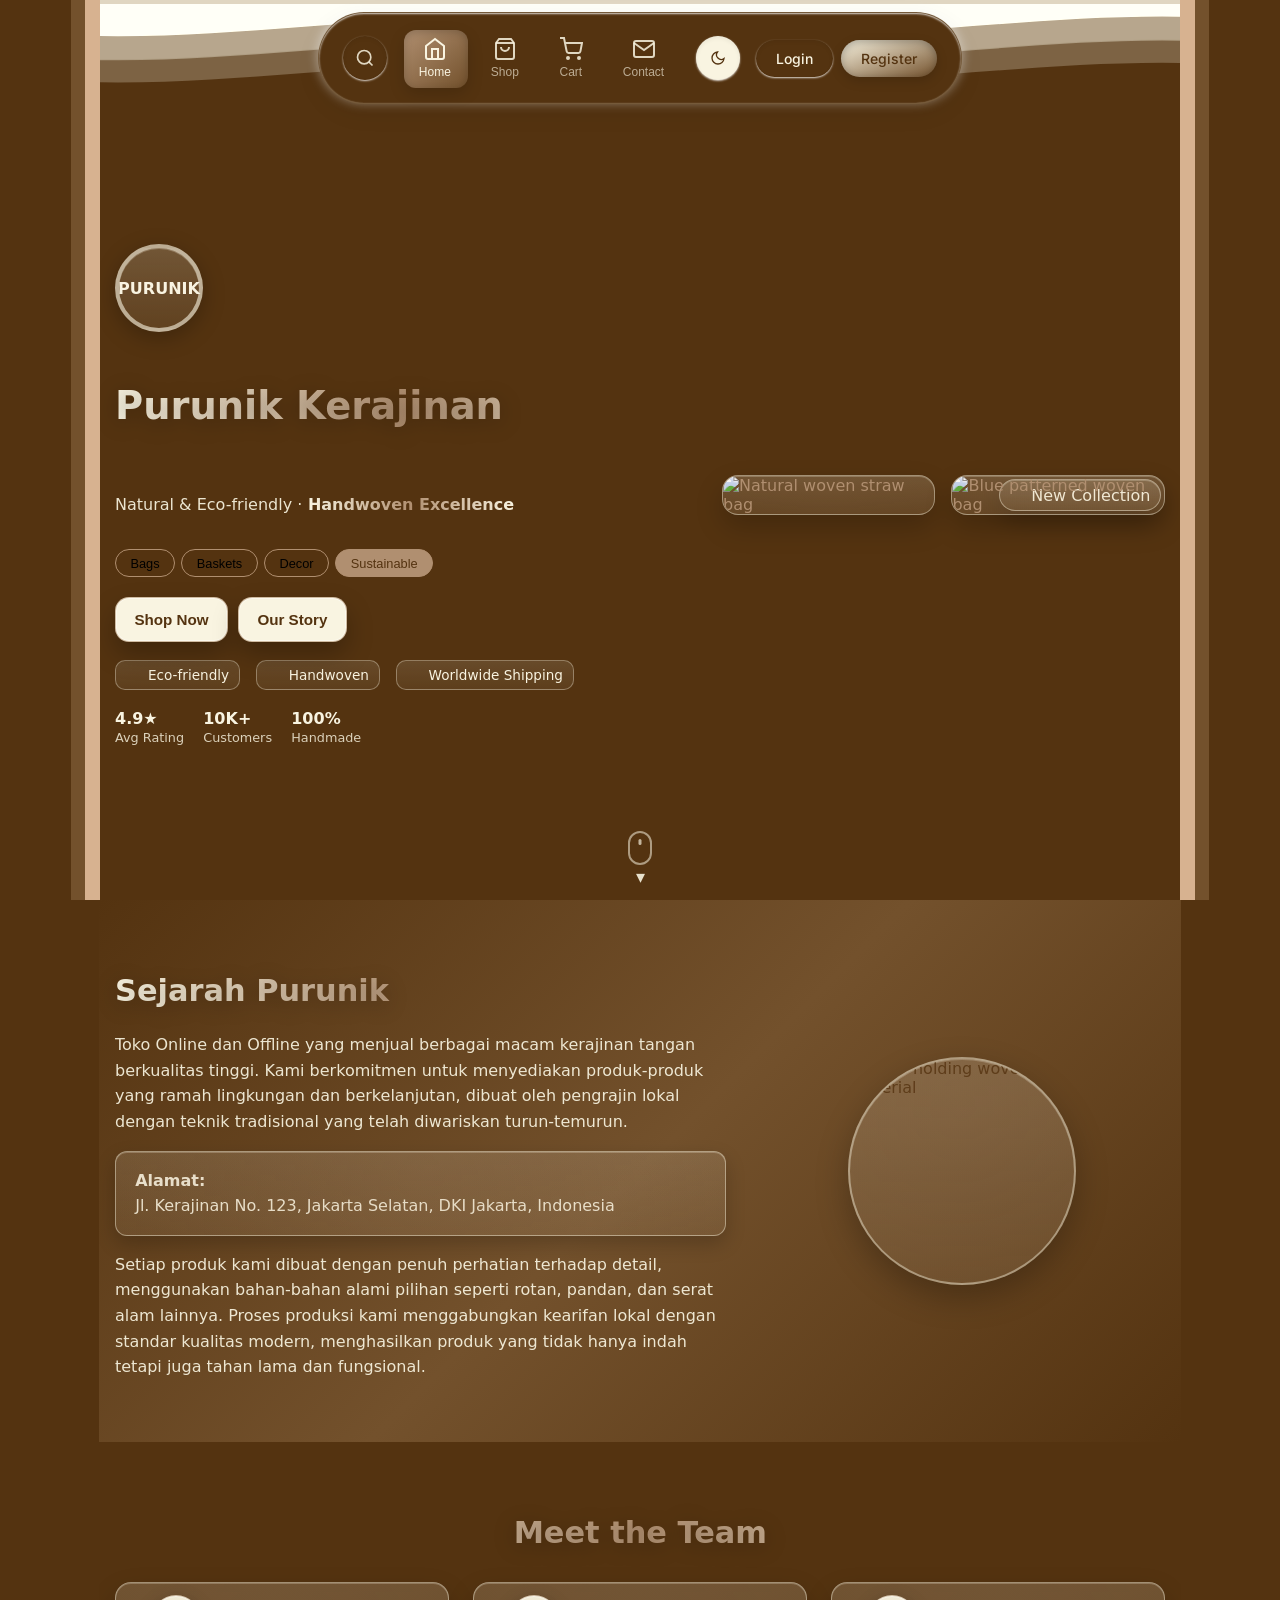
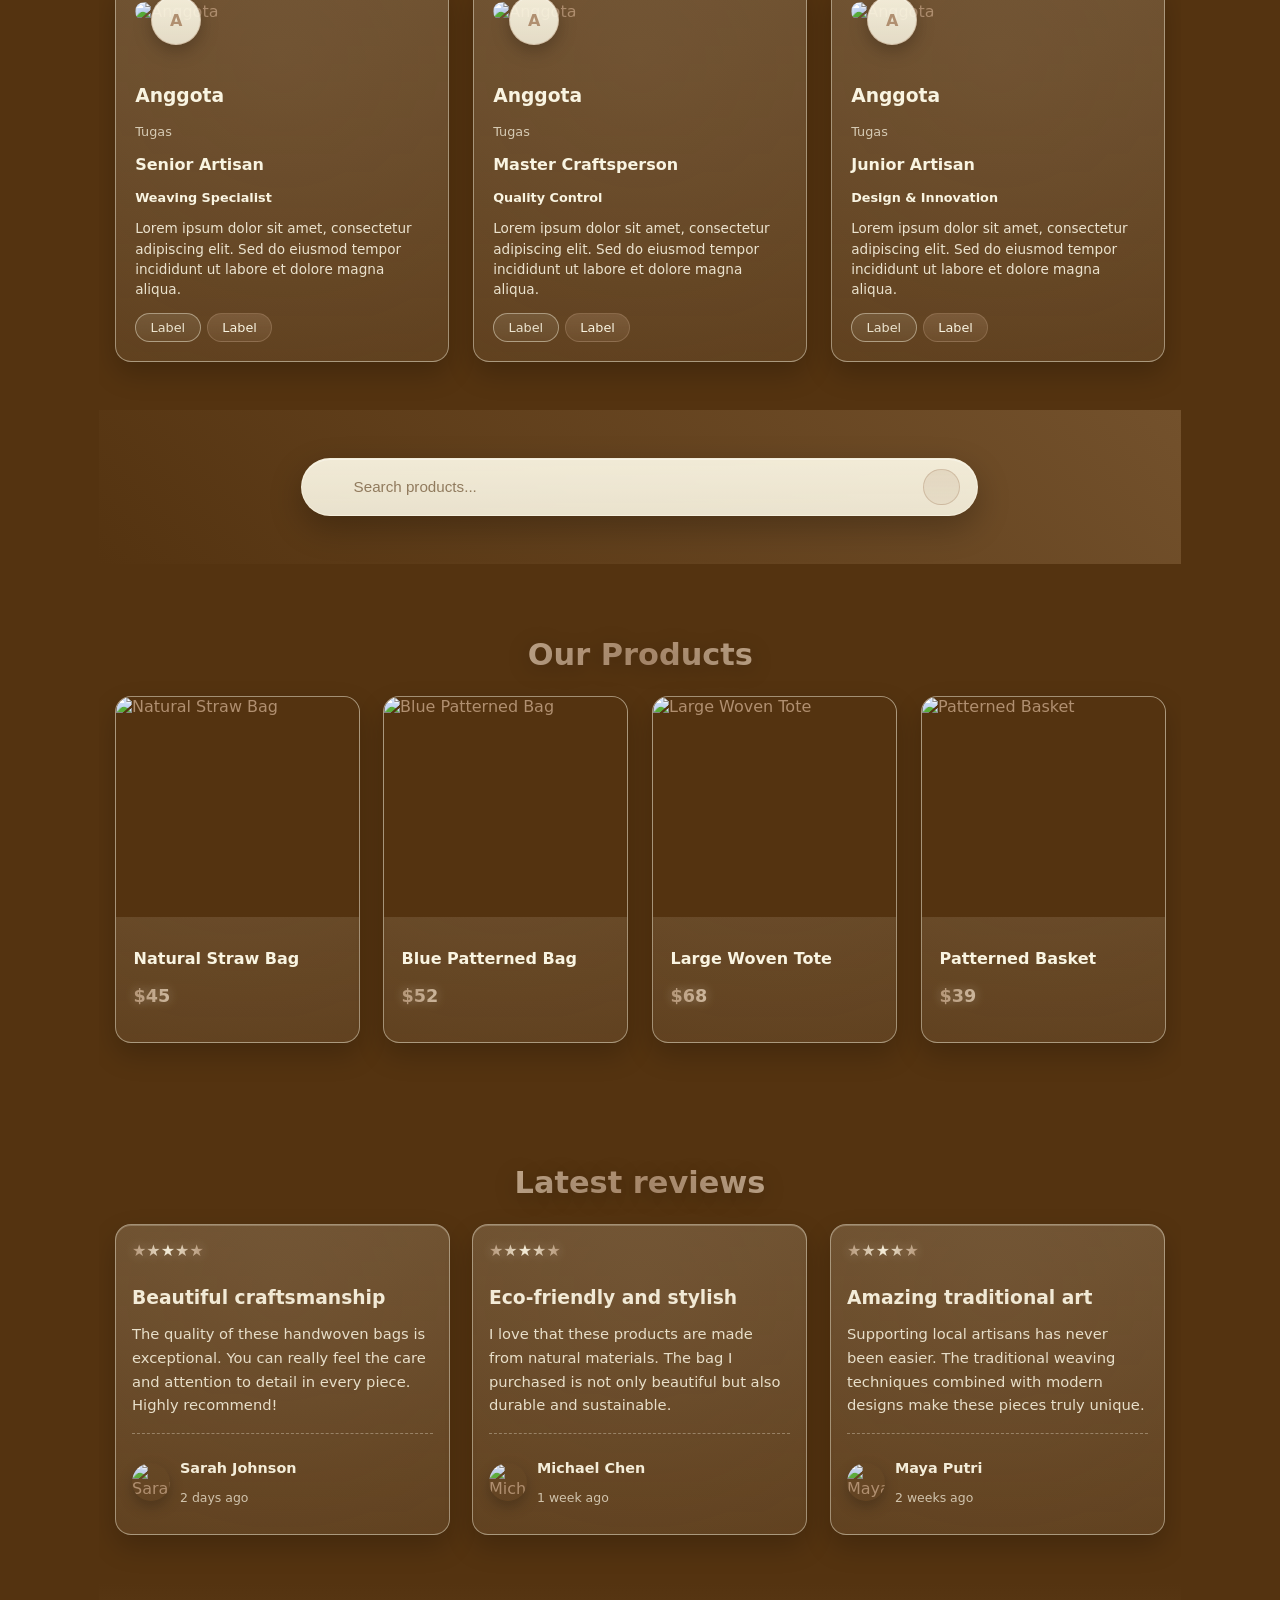
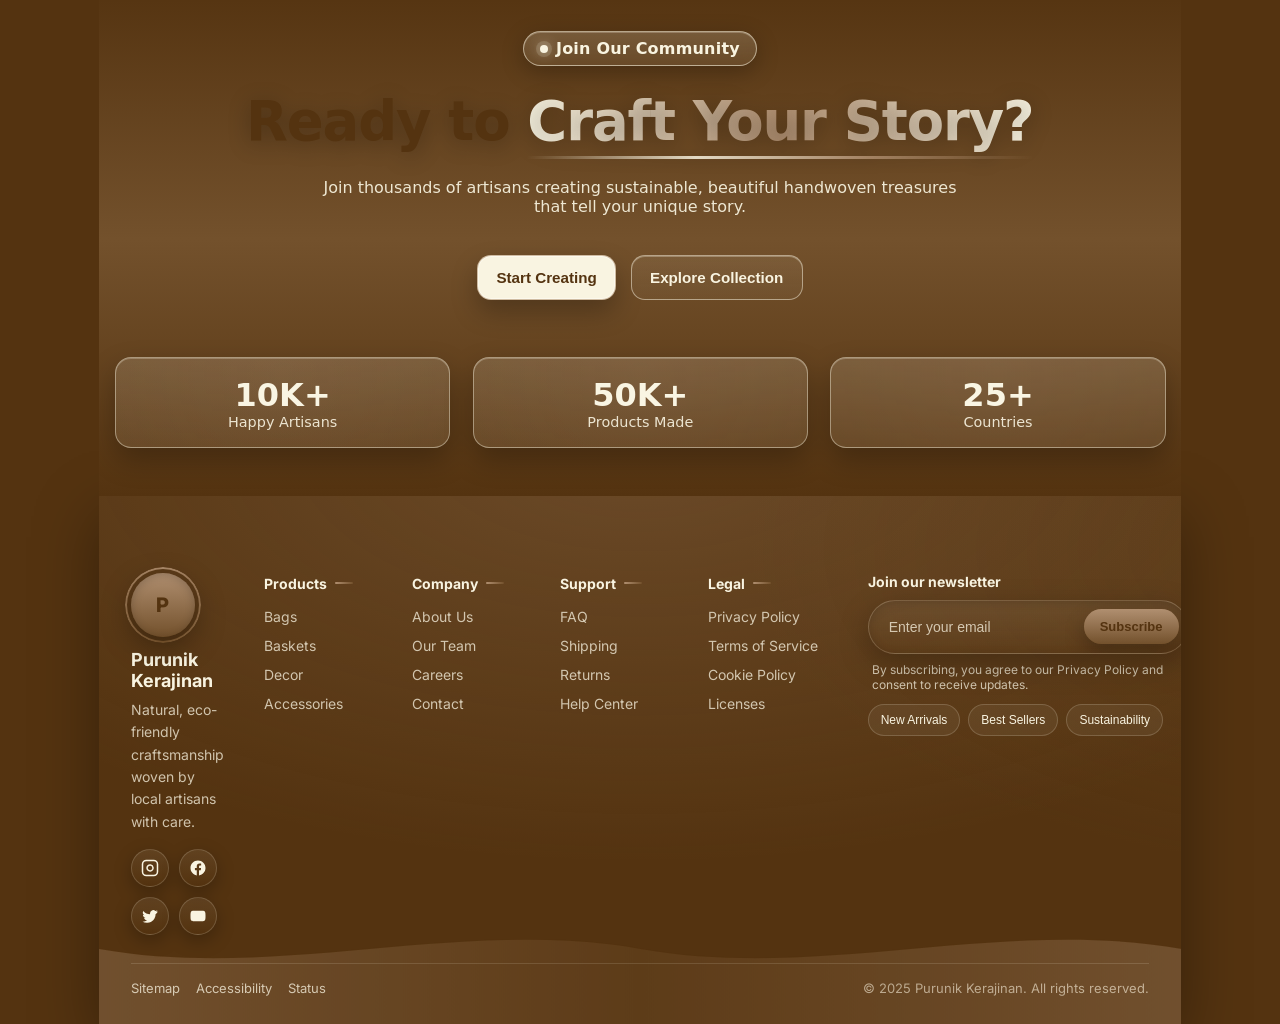
==== commit 97511d95: "baru lagiy" ====
--- a/Landing Page/index.html
+++ b/Landing Page/index.html
@@ -11,6 +11,32 @@
     <link href="https://fonts.googleapis.com/css2?family=Inter:wght@400;500;600&display=swap" rel="stylesheet">
     <link rel="stylesheet" href="../navbar/navbar.css">
     <link rel="stylesheet" href="../footer/footer.css">
+    <style>
+      /* Hero top waving element */
+      @property --tx { syntax: '<length>'; inherits: false; initial-value: 0px; }
+      @property --ty { syntax: '<length>'; inherits: false; initial-value: 0px; }
+      .hero-section { --wave-dy: 0px; overflow: visible; }
+      /* Align wave between the side stripes (counter hero 1rem padding), place behind navbar */
+      .hero-wave { position:absolute; top:calc(-1 * max(var(--nav-safe-area), env(safe-area-inset-top)) - 8px); left:calc(-1rem - var(--stripe-total) - 6px); right:calc(-1rem - var(--stripe-total) - 6px); height:120px; overflow:hidden; z-index:0; pointer-events:none; }
+      .hero-wave__svg { width:100%; height:100%; display:block; }
+      /* Improved motion: decoupled horizontal drift (linear) + gentle vertical bob */
+      .hero-wave .wave { fill:#543310; opacity:.55; mix-blend-mode:plus-lighter; transform-origin:50% 0%; will-change:transform; animation: waveX var(--dur,16s) linear infinite, waveY calc(var(--dur,16s) * 1.5) ease-in-out infinite; transform: translate3d(var(--tx), calc(var(--y,0px) + var(--wave-dy) + var(--ty)), 0); }
+      .hero-wave .wave--1 { --dur:14s; --y:0px;  --amp:4px;  opacity:.5;  animation-delay:-1s; }
+      .hero-wave .wave--2 { --dur:16s; --y:8px;  --amp:6px;  opacity:.35; animation-delay:-2s; }
+      .hero-wave .wave--3 { --dur:20s; --y:14px; --amp:8px;  opacity:.25; animation-delay:-3s; }
+      @keyframes waveX {
+        from { --tx: 0px; }
+        to   { --tx: -64px; }
+      }
+      @keyframes waveY {
+        0%   { --ty: 0px; }
+        50%  { --ty: var(--amp,6px); }
+        100% { --ty: 0px; }
+      }
+            body.light .hero-wave .wave { mix-blend-mode: normal; opacity:.45; }
+      body.dark .hero-wave .wave { fill:#F9F4E1; }
+      @media (max-width: 680px) { .hero-wave { height: 90px; left:calc(-1rem - var(--stripe-total) - 6px); right:calc(-1rem - var(--stripe-total) - 6px); } }
+    </style>
 </head>
 <body>
   <!-- Top scroll progress -->
@@ -23,16 +49,53 @@
   <main class="main-content">
     <!-- HERO -->
     <section class="hero-section" id="home">
+      <div class="hero-wave" aria-hidden="true">
+        <svg class="hero-wave__svg" viewBox="0 0 1200 140" preserveAspectRatio="none">
+          <path class="wave wave--1" d="M0,40 C200,80 400,0 600,40 C800,80 1000,0 1200,40 L1200,0 L0,0 Z"></path>
+          <path class="wave wave--2" d="M0,60 C200,100 400,20 600,60 C800,100 1000,20 1200,60 L1200,0 L0,0 Z"></path>
+          <path class="wave wave--3" d="M0,80 C200,120 400,40 600,80 C800,120 1000,40 1200,80 L1200,0 L0,0 Z"></path>
+        </svg>
+      </div>
       <div class="hero">
         <div class="hero__text">
           <div class="hero__logo-circle">
             <span>PURUNIK</span>
           </div>
           <h1 class="hero__title">Purunik Kerajinan</h1>
-          <p class="hero__subtitle">Natural &amp; Eco-friendly</p>
-          <button class="btn btn--primary hero__button">Learn more</button>
+          <p class="hero__subtitle">
+            <span class="hero__subtitle-static">Natural &amp; Eco-friendly · </span>
+            <span class="hero__rotating" aria-live="polite"></span>
+          </p>
+
+          <div class="hero__chips">
+            <button class="chip" data-scroll="#shop">Bags</button>
+            <button class="chip" data-scroll="#shop">Baskets</button>
+            <button class="chip" data-scroll="#shop">Decor</button>
+            <button class="chip chip--filled" data-scroll="#sejarah-purunik">Sustainable</button>
+          </div>
+
+          <div class="hero__cta-row">
+            <button class="btn btn--primary hero__button" data-scroll="#shop">Shop Now</button>
+            <button class="btn btn--secondary hero__button" data-scroll="#sejarah-purunik">Our Story</button>
+          </div>
+
+          <div class="hero__assurance" aria-label="Assurance badges">
+            <div class="assurance-item"><i data-lucide="leaf"></i><span>Eco-friendly</span></div>
+            <div class="assurance-item"><i data-lucide="handbag"></i><span>Handwoven</span></div>
+            <div class="assurance-item"><i data-lucide="truck"></i><span>Worldwide Shipping</span></div>
+          </div>
+
+          <div class="hero__stats-inline" aria-label="Quick stats">
+            <div class="stat"><span class="stat__number">4.9★</span><span class="stat__label">Avg Rating</span></div>
+            <div class="stat"><span class="stat__number">10K+</span><span class="stat__label">Customers</span></div>
+            <div class="stat"><span class="stat__number">100%</span><span class="stat__label">Handmade</span></div>
+          </div>
         </div>
         <div class="hero__images">
+          <div class="hero__floating-badge">
+            <i data-lucide="sparkles"></i>
+            <span>New Collection</span>
+          </div>
           <div class="hero__image-card">
             <img src="asset/IMG_4090.jpg" alt="Natural woven straw bag" />
           </div>
@@ -41,6 +104,10 @@
           </div>
         </div>
       </div>
+      <button class="scroll-cue" data-scroll="#sejarah-purunik" aria-label="Scroll to next section">
+        <span class="scroll-cue__mouse"></span>
+        <span class="scroll-cue__arrow">▾</span>
+      </button>
     </section>
 
     <!-- SEJARAH -->
@@ -666,5 +733,41 @@
   <!-- Lucide Icons -->
   <script src="https://unpkg.com/lucide@latest"></script>
   <script src="script.js"></script>
+  <script>
+  (function(){
+    function initHeroWave(){
+      var section = document.querySelector('.hero-section');
+      if (!section) return;
+      var max = 10;
+      var target = 0, current = 0, ticking = false;
+      function onMove(e){
+        var rect = section.getBoundingClientRect();
+        var dy = (e.clientY - rect.top)/rect.height - 0.5;
+        target = dy * max;
+        if (!ticking) {
+          ticking = true;
+          requestAnimationFrame(tick);
+        }
+      }
+      function tick(){
+        current += (target - current) * 0.15; // smooth towards target
+        section.style.setProperty('--wave-dy', current.toFixed(2)+'px');
+        if (Math.abs(target - current) > 0.1) {
+          requestAnimationFrame(tick);
+        } else {
+          ticking = false;
+        }
+      }
+      section.addEventListener('mousemove', onMove);
+      section.addEventListener('mouseleave', function(){
+        target = 0;
+        if (!ticking) { ticking = true; requestAnimationFrame(tick); }
+      });
+    }
+    document.addEventListener('DOMContentLoaded', function(){
+      initHeroWave();
+    });
+  })();
+  </script>
 </body>
 </html>
--- a/Landing Page/styles.css
+++ b/Landing Page/styles.css
@@ -17,6 +17,8 @@
   --accent-dark: #73512C;
   --border-dark: #B08F70;
   --card-dark: #543310;
+  /* Responsive safe area to offset fixed navbar height across devices */
+  --nav-safe-area: clamp(64px, 10vh, 96px);
 }
 
 body.dark {
@@ -202,7 +204,21 @@
   isolation: isolate;
   background: #543310;
   overflow: hidden;
-}
+  /* Keep the hero fully visible without nav overlap */
+  margin-top: max(var(--nav-safe-area), env(safe-area-inset-top));
+  min-height: calc(100svh - max(var(--nav-safe-area), env(safe-area-inset-top)));
+  scroll-margin-top: max(var(--nav-safe-area), env(safe-area-inset-top));
+  display: flex;
+  align-items: center;
+  /* Remove vertical padding so the hero truly fits the viewport */
+  padding: 0 1rem;
+}
+
+/* Override the global section padding for the hero specifically */
+.main-content .hero-section { padding: 0 1rem; }
+
+/* Ensure the inner container can span the section height */
+.hero { min-height: 100%; width: 100%; }
 .hero-section::before {
   content: "";
   position: absolute;
@@ -275,6 +291,98 @@
   font-size: clamp(1rem, 1.2vw, 1.1rem);
   color: rgba(249, 244, 225, 0.92);
   animation: fadeSlideUp 0.7s ease both 0.3s;
+  display: flex;
+  align-items: baseline;
+  gap: .35rem;
+  flex-wrap: wrap;
+}
+.hero__rotating {
+  min-width: 10ch;
+  font-weight: 700;
+  background: linear-gradient(90deg, #F9F4E1, #B08F70, #F9F4E1);
+  -webkit-background-clip: text; background-clip: text; color: transparent;
+}
+.hero__chips {
+  display: flex;
+  flex-wrap: wrap;
+  gap: .4rem;
+}
+.hero__cta-row {
+  display: flex;
+  gap: .6rem;
+}
+.hero__assurance {
+  display: grid;
+  grid-template-columns: repeat(3, max-content);
+  gap: .8rem 1rem;
+  align-items: center;
+}
+.hero__assurance .assurance-item {
+  display: inline-flex;
+  align-items: center;
+  gap: .4rem;
+  padding: .35rem .6rem;
+  border-radius: 10px;
+  border: 1px solid rgba(249,244,225,0.35);
+  background: linear-gradient(180deg, rgba(249,244,225,0.12), rgba(249,244,225,0.06));
+  color: #F9F4E1;
+  font-size: .85rem;
+}
+.hero__assurance .assurance-item .icon, .hero__assurance .assurance-item i { width: 1rem; height: 1rem; }
+
+.hero__stats-inline {
+  display: grid;
+  grid-template-columns: repeat(3, max-content);
+  gap: .9rem 1.2rem;
+  align-items: center;
+}
+.hero__stats-inline .stat { display: grid; gap: .15rem; }
+.hero__stats-inline .stat__number { font-weight: 800; color: #F9F4E1; }
+.hero__stats-inline .stat__label { font-size: .8rem; color: rgba(249,244,225,.82); }
+
+.hero__images { position: relative; }
+.hero__floating-badge {
+  position: absolute;
+  top: .25rem;
+  right: .25rem;
+  display: inline-flex;
+  align-items: center;
+  gap: .35rem;
+  padding: .35rem .6rem;
+  border-radius: 999px;
+  border: 1px solid rgba(249,244,225,0.45);
+  background: linear-gradient(180deg, rgba(249,244,225,0.16), rgba(249,244,225,0.08));
+  color: #F9F4E1;
+  box-shadow: 0 10px 24px rgba(0,0,0,0.22), inset 0 1px 0 rgba(249,244,225,0.25);
+}
+.hero__floating-badge .icon, .hero__floating-badge i { width: 1rem; height: 1rem; }
+
+.scroll-cue {
+  position: absolute;
+  left: 50%;
+  bottom: .75rem;
+  transform: translateX(-50%);
+  background: transparent;
+  border: none;
+  color: #F9F4E1;
+  display: grid;
+  place-items: center;
+  gap: .25rem;
+  cursor: pointer;
+  opacity: .9;
+}
+.scroll-cue__mouse {
+  width: 20px; height: 30px; border-radius: 12px; border: 2px solid rgba(249,244,225,.6); position: relative; display: block;
+}
+.scroll-cue__mouse::after { content: ""; position: absolute; top: 6px; left: 50%; transform: translateX(-50%); width: 3px; height: 6px; border-radius: 2px; background: rgba(249,244,225,.75); animation: wheel 1.8s ease-in-out infinite; }
+.scroll-cue__arrow { font-size: 1.1rem; line-height: 1; animation: arrow 1.8s ease-in-out infinite; }
+@keyframes wheel { 0%, 100% { transform: translate(-50%, 0); opacity: 1; } 50% { transform: translate(-50%, 6px); opacity: .4; } }
+@keyframes arrow { 0%, 100% { transform: translateY(0); } 50% { transform: translateY(4px); } }
+
+@media (max-width: 680px) {
+  .hero__assurance { grid-template-columns: 1fr 1fr; }
+  .hero__stats-inline { grid-template-columns: 1fr 1fr 1fr; }
+  .hero__cta-row { flex-wrap: wrap; }
 }
 .hero__button {
   align-self: flex-start;
@@ -1557,6 +1665,23 @@
 body.light .hero__subtitle {
   color: rgba(84,51,16,0.8);
 }
+body.light .hero__rotating {
+  background: linear-gradient(90deg, #543310, #B08F70, #543310);
+  -webkit-background-clip: text; background-clip: text; color: transparent;
+}
+body.light .hero__assurance .assurance-item {
+  border-color: rgba(84,51,16,0.25);
+  background: linear-gradient(180deg, rgba(84,51,16,0.06), rgba(84,51,16,0.03));
+  color: #543310;
+}
+body.light .hero__stats-inline .stat__number { color: #543310; }
+body.light .hero__stats-inline .stat__label { color: rgba(84,51,16,.82); }
+body.light .hero__floating-badge {
+  border-color: rgba(84,51,16,0.25);
+  background: linear-gradient(180deg, rgba(84,51,16,0.06), rgba(84,51,16,0.03));
+  color: #543310;
+}
+body.light .scroll-cue { color: #543310; }
 body.light .hero__button {
   background: #543310;
   color: #F9F4E1;
--- a/navbar/navbar.css
+++ b/navbar/navbar.css
@@ -11,10 +11,23 @@
     --nb-fg: #543310;
     --nb-primary: #B08F70;
     --nb-secondary: #73512C;
+    --nb-muted: #73512C;
+    --nb-muted-weak: rgba(84, 51, 16, 0.6);
+    --nb-outline: rgba(84, 51, 16, 0.2);
 
     font-family: 'Inter', system-ui, -apple-system, sans-serif;
     -webkit-font-smoothing: antialiased;
     -moz-osx-font-smoothing: grayscale;
+}
+
+body.dark .navbar-scope {
+    --nb-bg: #543310;
+    --nb-fg: #F9F4E1;
+    --nb-primary: #B08F70;
+    --nb-secondary: #73512C;
+    --nb-muted: rgba(249, 244, 225, 0.85);
+    --nb-muted-weak: rgba(249, 244, 225, 0.7);
+    --nb-outline: rgba(249, 244, 225, 0.2);
 }
 
 .navbar-scope .container {
@@ -33,6 +46,7 @@
     position: relative;
     max-width: 1000px;
     background: var(--nb-bg);
+    border: 1px solid var(--nb-outline);
     border-radius: 9999px;
     padding: 12px;
     pointer-events: auto; /* override global .bottom-nav pointer-events: none */
@@ -76,7 +90,7 @@
         inset 0 2px 4px rgba(0, 0, 0, 0.06),
         0 1px 2px rgba(255, 255, 255, 0.8);
     transition: transform 0.2s ease;
-    color: var(--nb-secondary);
+    color: var(--nb-muted);
 }
 
 .navbar-scope .search-btn-mobile:hover {
@@ -99,7 +113,7 @@
     justify-content: center;
     width: 40px;
     height: 40px;
-    background: var(--nb-bg);
+    background: var(--nb-fg); /* invert: dark bg in light mode, light bg in dark mode */
     border: none;
     border-radius: 9999px;
     cursor: pointer;
@@ -108,7 +122,16 @@
         inset 0 2px 4px rgba(0, 0, 0, 0.06),
         0 1px 2px rgba(255, 255, 255, 0.8);
     transition: transform 0.2s ease;
-    color: var(--nb-secondary);
+    color: var(--nb-bg); /* icon uses opposite color */
+}
+
+/* icon morph transition */
+.navbar-scope .theme-toggle-btn .icon {
+    transition: color 180ms ease, transform 180ms ease, opacity 180ms ease;
+}
+.navbar-scope .theme-toggle-btn.morphing .icon {
+    opacity: 0;
+    transform: scale(0.7) rotate(-20deg);
 }
 .navbar-scope .theme-toggle-btn:hover { transform: scale(1.05); }
 .navbar-scope .theme-toggle-btn:active { transform: scale(0.95); }
@@ -155,16 +178,16 @@
 }
 
 .navbar-scope .nav-item .icon {
-    color: var(--nb-secondary);
+    color: var(--nb-muted);
     transition: color 0.3s ease;
 }
 
 .navbar-scope .nav-label {
     font-size: 10px;
     font-weight: 500;
-    color: var(--nb-secondary);
+    color: var(--nb-muted-weak);
     transition: all 0.3s ease;
-    opacity: 0.8;
+    opacity: 0.9;
 }
 
 .navbar-scope .nav-item.active .icon {
@@ -177,21 +200,67 @@
 }
 
 .navbar-scope .nav-item::before {
-    content: '';
+    content: none;
+    display: none;
+}
+
+.navbar-scope .nav-item.active::before {
+    content: none;
+    display: none;
+}
+
+/* Sliding active indicator */
+.navbar-scope .bottom-nav.has-indicator {
+    position: relative;
+}
+.navbar-scope .nav-active-indicator {
     position: absolute;
-    inset: 0;
+    top: 0; left: 0;
+    width: 0; height: 0;
+    border-radius: 12px;
     background: linear-gradient(to bottom right, var(--nb-fg), var(--nb-secondary));
-    border-radius: 9999px;
-    opacity: 0;
-    z-index: -1;
-    box-shadow: 
-        inset 0 2px 8px rgba(0, 0, 0, 0.3),
-        0 4px 12px rgba(0, 0, 0, 0.15);
-    transition: opacity 0.3s ease;
-}
-
-.navbar-scope .nav-item.active::before {
-    opacity: 1;
+    box-shadow:
+        inset 0 2px 8px rgba(0,0,0,0.2),
+        0 6px 16px rgba(0,0,0,0.15);
+    transition: transform 300ms cubic-bezier(.2,.7,.2,1), width 220ms ease, height 220ms ease, background 220ms ease;
+    z-index: 0;
+}
+
+/* Faster animation variant used only when opening/closing search */
+.navbar-scope .nav-active-indicator.fast {
+    transition: transform 90ms cubic-bezier(.2,.7,.2,1), width 80ms ease, height 80ms ease, background 80ms ease;
+}
+
+/* Ensure items sit above indicator */
+.navbar-scope .nav-item { position: relative; z-index: 1; }
+
+/* Light/Dark adaptation for indicator */
+body.light .navbar-scope .nav-active-indicator {
+    background: linear-gradient(to bottom right, var(--nb-fg), var(--nb-secondary));
+}
+body.dark .navbar-scope .nav-active-indicator {
+    background: linear-gradient(to bottom right, var(--nb-primary), var(--nb-secondary));
+}
+
+/* Improve contrast for active item */
+body.dark .navbar-scope .nav-item.active .icon,
+body.dark .navbar-scope .nav-item.active .nav-label {
+    color: var(--nb-fg);
+}
+
+/* Ensure icons are light in dark mode */
+body.dark .navbar-scope .search-toggle {
+    color: var(--nb-muted);
+}
+body.dark .navbar-scope .mobile-search-inner .icon {
+    color: var(--nb-muted);
+}
+body.dark .navbar-scope .search-btn-mobile .icon,
+body.dark .navbar-scope .search-btn-tablet .icon {
+    color: var(--nb-muted);
+}
+body.dark .navbar-scope .theme-toggle-btn .icon {
+    color: var(--nb-bg);
 }
 
 /* Mobile Search Dropdown */
@@ -282,7 +351,7 @@
             inset 0 2px 4px rgba(0, 0, 0, 0.06),
             0 1px 2px rgba(255, 255, 255, 0.8);
         transition: transform 0.2s ease;
-        color: var(--nb-secondary);
+        color: var(--nb-muted);
     }
 
     .navbar-scope .search-btn-tablet:hover {
@@ -442,7 +511,7 @@
         justify-content: center;
         width: 44px;
         height: 44px;
-        background: var(--nb-bg);
+        background: var(--nb-fg); /* invert */
         border: none;
         border-radius: 9999px;
         cursor: pointer;
@@ -451,7 +520,7 @@
             inset 0 2px 4px rgba(0, 0, 0, 0.06),
             0 1px 2px rgba(255, 255, 255, 0.8);
         transition: transform 0.2s ease;
-        color: var(--nb-secondary);
+        color: var(--nb-bg);
     }
     .navbar-scope .nav-desktop .theme-toggle-btn:hover { transform: scale(1.05); }
     .navbar-scope .nav-desktop .theme-toggle-btn:active { transform: scale(0.95); }
--- a/footer/footer.css
+++ b/footer/footer.css
@@ -16,6 +16,28 @@
 
   color: var(--ft-fg);
   font-family: 'Inter', system-ui, -apple-system, Segoe UI, Roboto, sans-serif;
+}
+
+/* Light mode for footer (follows body.light) */
+body.light .footer-scope {
+  --ft-bg: #F9F4E1;
+  --ft-fg: #543310;
+  --ft-primary: #B08F70;
+  --ft-secondary: #73512C;
+  --ft-muted: rgba(84, 51, 16, 0.75);
+  --ft-card: rgba(84, 51, 16, 0.06);
+  --ft-glass: rgba(84, 51, 16, 0.08);
+  --ft-border: rgba(84, 51, 16, 0.18);
+  --ft-ring: rgba(84, 51, 16, 0.25);
+  --ft-shadow: 0 12px 36px rgba(0,0,0,0.15);
+}
+
+/* Adjust decorative background to non-animated static look, already handled in landing CSS for animations */
+body.light .footer-scope .footer {
+  background:
+    radial-gradient(1200px 600px at 50% -10%, rgba(176,143,112,0.12), transparent 70%),
+    radial-gradient(1000px 500px at 120% 10%, rgba(115,81,44,0.12), transparent 65%),
+    var(--ft-bg);
 }
 
 .footer-scope .footer {
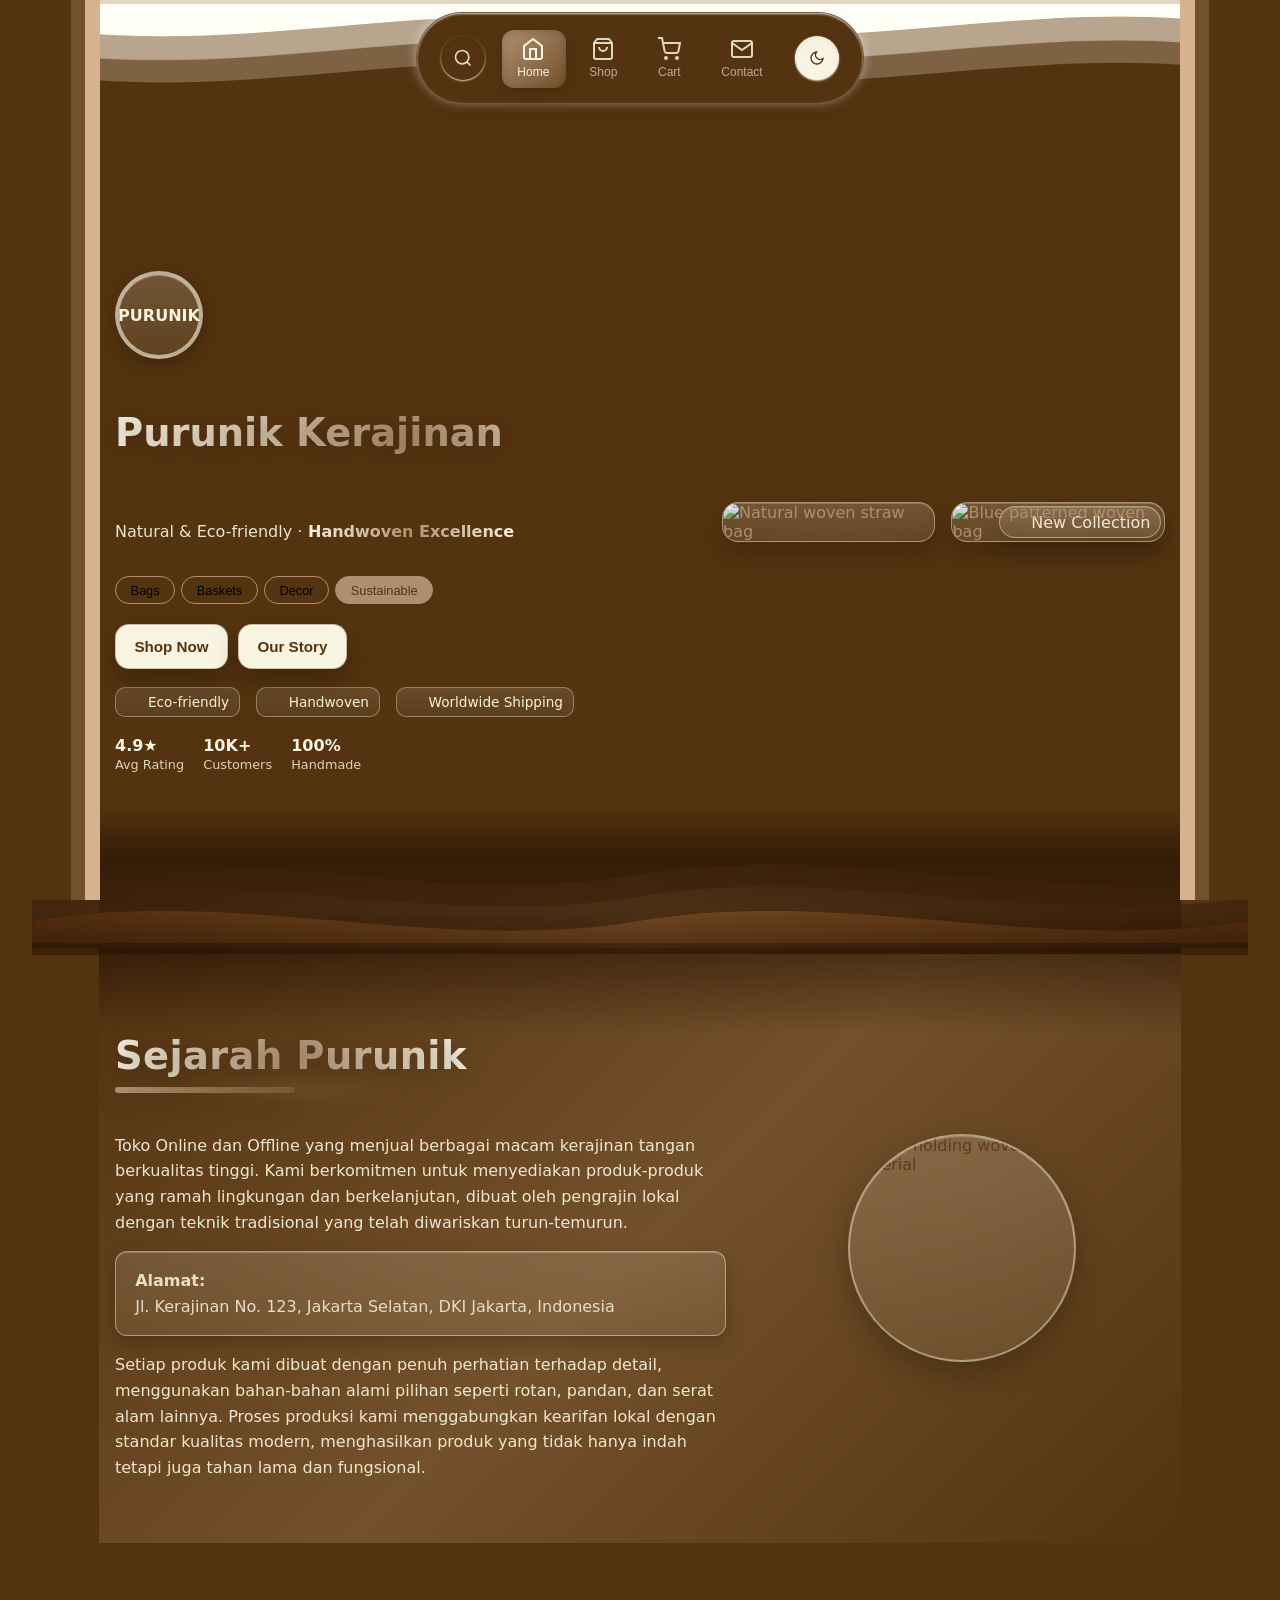
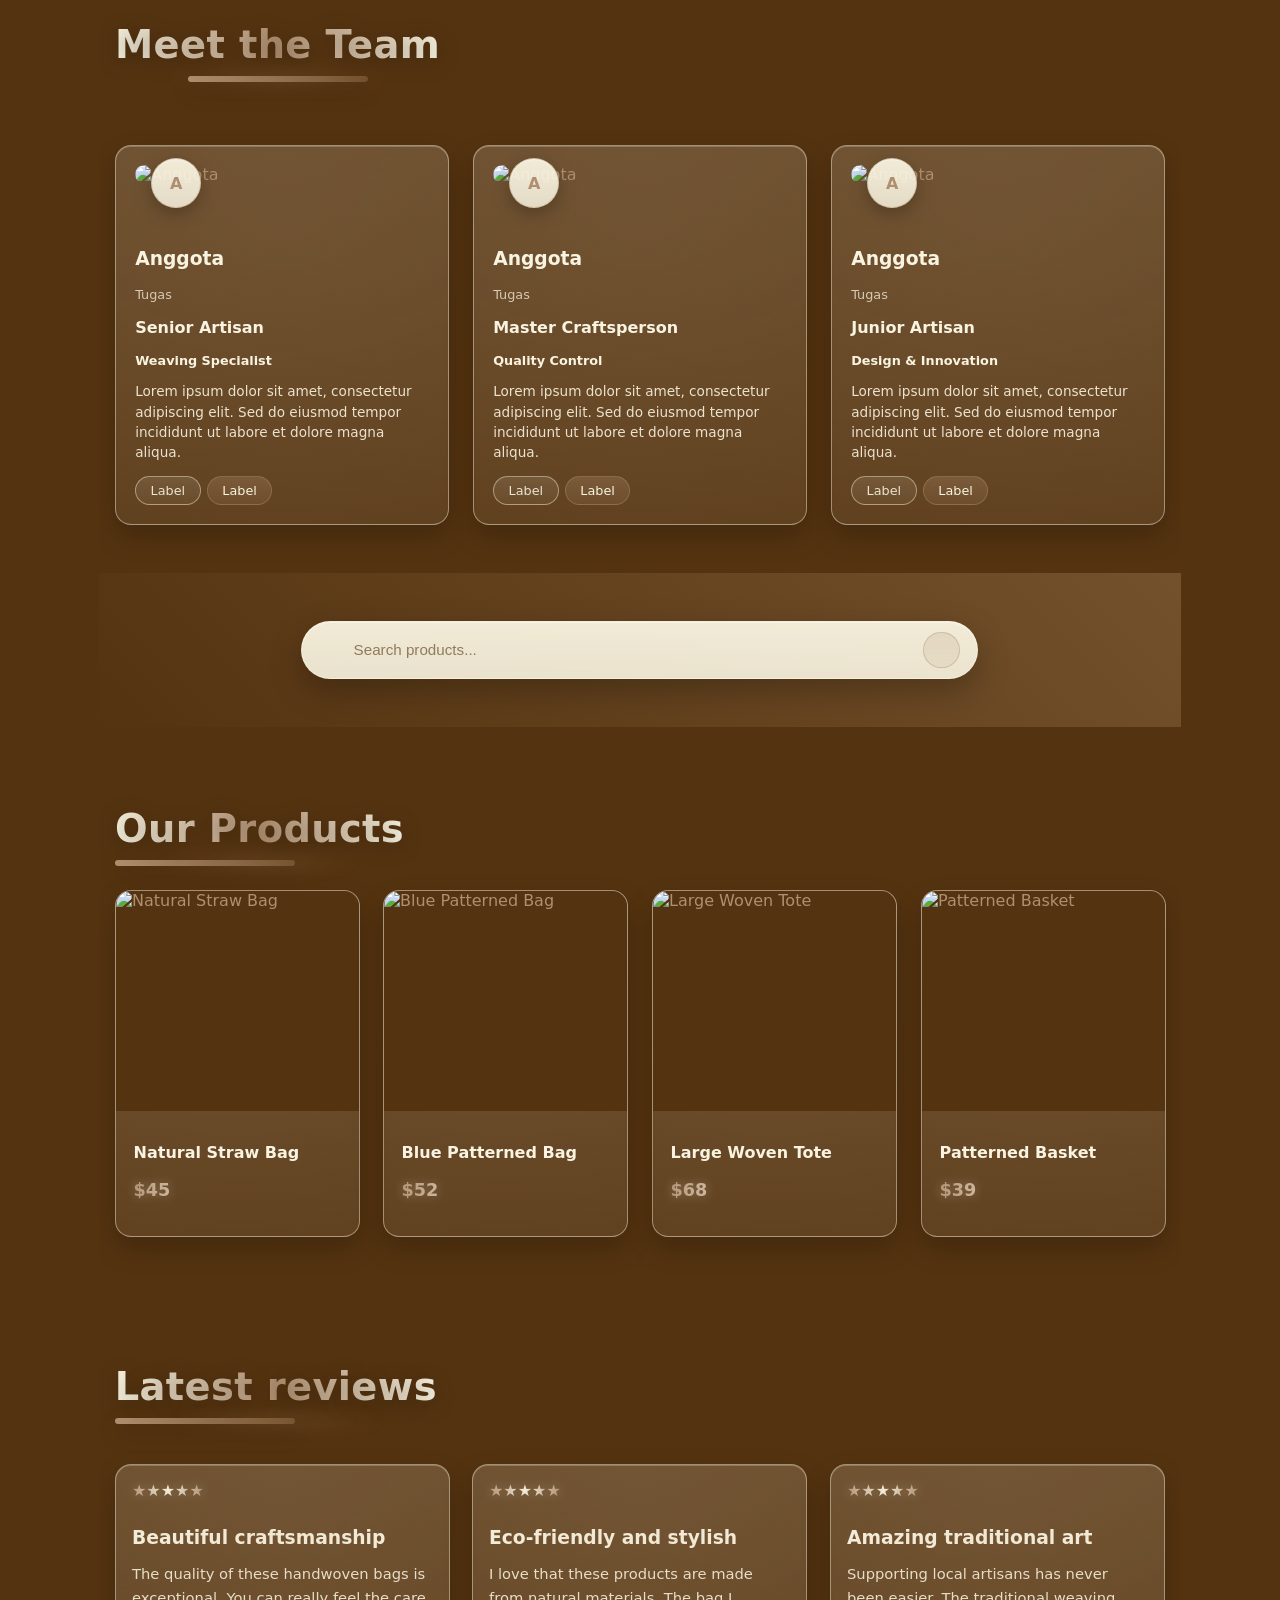
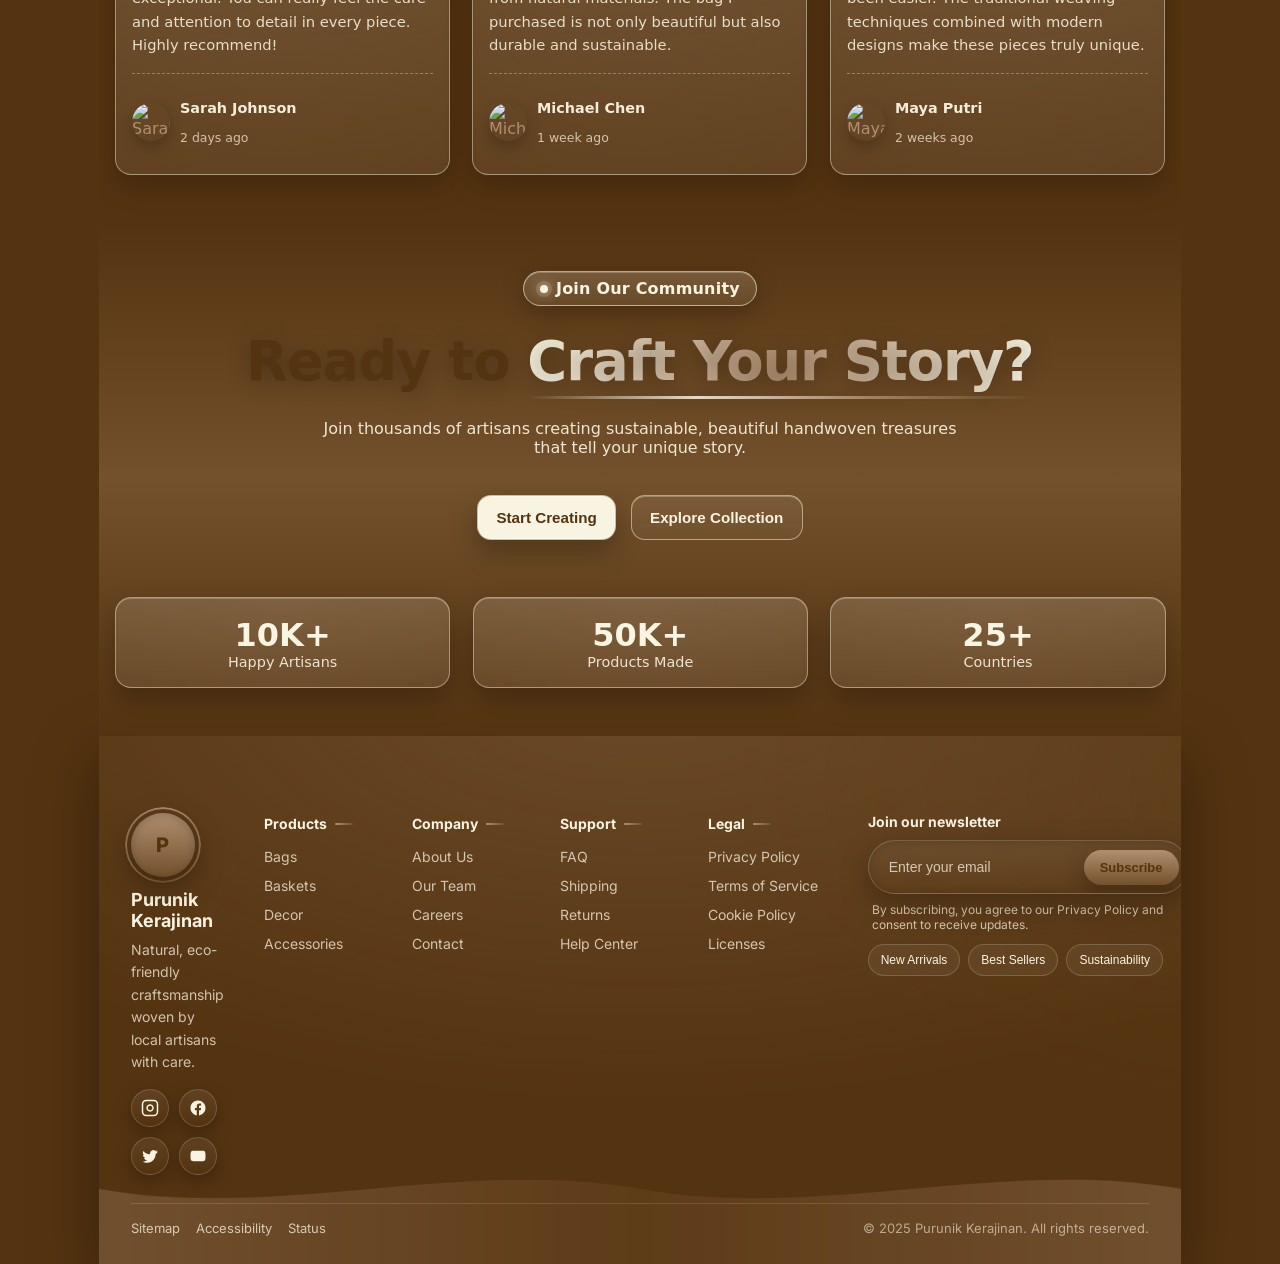
==== commit 351f0523: "lanpagelagi" ====
--- a/Landing Page/index.html
+++ b/Landing Page/index.html
@@ -17,7 +17,7 @@
       @property --ty { syntax: '<length>'; inherits: false; initial-value: 0px; }
       .hero-section { --wave-dy: 0px; overflow: visible; }
       /* Align wave between the side stripes (counter hero 1rem padding), place behind navbar */
-      .hero-wave { position:absolute; top:calc(-1 * max(var(--nav-safe-area), env(safe-area-inset-top)) - 8px); left:calc(-1rem - var(--stripe-total) - 6px); right:calc(-1rem - var(--stripe-total) - 6px); height:120px; overflow:hidden; z-index:0; pointer-events:none; }
+      .hero-wave { position:absolute; top:calc(-1 * max(var(--nav-safe-area), env(safe-area-inset-top)) - 8px); left:50%; transform:translateX(-50%); width:95vw; height:120px; overflow:hidden; z-index:0; pointer-events:none; }
       .hero-wave__svg { width:100%; height:100%; display:block; }
       /* Improved motion: decoupled horizontal drift (linear) + gentle vertical bob */
       .hero-wave .wave { fill:#543310; opacity:.55; mix-blend-mode:plus-lighter; transform-origin:50% 0%; will-change:transform; animation: waveX var(--dur,16s) linear infinite, waveY calc(var(--dur,16s) * 1.5) ease-in-out infinite; transform: translate3d(var(--tx), calc(var(--y,0px) + var(--wave-dy) + var(--ty)), 0); }
@@ -35,7 +35,81 @@
       }
             body.light .hero-wave .wave { mix-blend-mode: normal; opacity:.45; }
       body.dark .hero-wave .wave { fill:#F9F4E1; }
-      @media (max-width: 680px) { .hero-wave { height: 90px; left:calc(-1rem - var(--stripe-total) - 6px); right:calc(-1rem - var(--stripe-total) - 6px); } }
+      /* Light mode styling for bottom waves: use the lightest palette for maximum contrast */
+      body.light .hero-wave-bottom .wave { fill: #D7B290; mix-blend-mode: normal; opacity: .65; }
+      body.dark .hero-wave-bottom .wave { mix-blend-mode: plus-lighter; }
+      @media (max-width: 680px) { .hero-wave { height: 90px; width:95vw; left:50%; transform:translateX(-50%); } }
+
+      /* Bottom wave transition into history-section */
+      .hero-wave-bottom { position:absolute; bottom:-1px; left:50%; transform:translateX(-50%); width:95vw; height:120px; overflow:hidden; z-index:0; pointer-events:none; }
+      .hero-wave-bottom__svg { width:100%; height:100%; display:block; transform: scaleY(-1); }
+      .hero-wave-bottom .wave { opacity:.6; transform-origin:50% 100%; will-change:transform; animation: waveX var(--dur,18s) linear infinite, waveY calc(var(--dur,18s) * 1.5) ease-in-out infinite; transform: translate3d(var(--tx), calc(var(--y,0px) + var(--ty)), 0); }
+      .hero-wave-bottom .wave--1 { --dur:16s; --y:0px;  --amp:5px;  opacity:.6;  animation-delay:-0.5s; }
+      .hero-wave-bottom .wave--2 { --dur:18s; --y:8px;  --amp:7px;  opacity:.45; animation-delay:-1.5s; }
+      .hero-wave-bottom .wave--3 { --dur:22s; --y:14px; --amp:9px;  opacity:.35; animation-delay:-2.5s; }
+      @media (max-width: 680px) { .hero-wave-bottom { height: 90px; width:95vw; left:50%; transform:translateX(-50%) scaleY(1); } }
+
+      /* Seamless blend between hero and history */
+      .hero-history-blend {
+        position: absolute;
+        bottom: -1px;
+        left: 50%;
+        transform: translateX(-50%);
+        width: 95vw;
+        height: 150px;
+        pointer-events: none;
+        z-index: 0;
+        background:
+          linear-gradient(
+            to bottom,
+            rgba(84,51,16,0) 0%,        /* transparent from hero */
+            rgba(84,51,16,0.55) 35%,    /* hero bg tone */
+            rgba(115,81,44,0.55) 70%,   /* mid tone to match history */
+            rgba(84,51,16,0.75) 100%
+          );
+        mix-blend-mode: multiply;
+      }
+
+      .history-top-blend {
+        position: absolute;
+        top: -80px;
+        left: 50%;
+        transform: translateX(-50%);
+        width: 95vw;
+        height: 160px;
+        pointer-events: none;
+        z-index: 0;
+        background:
+          linear-gradient(
+            to bottom,
+            rgba(84,51,16,0.85) 0%,     /* deep hero tone overlapping into history */
+            rgba(115,81,44,0.6) 50%,    /* history mid tone */
+            rgba(84,51,16,0) 100%       /* fade into history */
+          );
+        mix-blend-mode: multiply;
+      }
+      /* Light mode: brighten blends so dark text stays highly readable */
+      body.light .hero-history-blend {
+        background:
+          linear-gradient(
+            to bottom,
+            rgba(249,244,225,0) 0%,
+            rgba(249,244,225,0.45) 35%,
+            rgba(249,244,225,0.55) 70%,
+            rgba(249,244,225,0.65) 100%
+          );
+        mix-blend-mode: screen;
+      }
+      body.light .history-top-blend {
+        background:
+          linear-gradient(
+            to bottom,
+            rgba(249,244,225,0.75) 0%,
+            rgba(249,244,225,0.5) 50%,
+            rgba(249,244,225,0) 100%
+          );
+        mix-blend-mode: screen;
+      }
     </style>
 </head>
 <body>
@@ -104,14 +178,26 @@
           </div>
         </div>
       </div>
-      <button class="scroll-cue" data-scroll="#sejarah-purunik" aria-label="Scroll to next section">
-        <span class="scroll-cue__mouse"></span>
-        <span class="scroll-cue__arrow">▾</span>
-      </button>
+      <div class="hero-wave-bottom" aria-hidden="true">
+        <svg class="hero-wave-bottom__svg" viewBox="0 0 1200 140" preserveAspectRatio="none">
+          <defs>
+            <linearGradient id="histWaveGrad" x1="0" x2="1" y1="0" y2="0">
+              <stop offset="0%" stop-color="#543310" />
+              <stop offset="50%" stop-color="#73512C" />
+              <stop offset="100%" stop-color="#543310" />
+            </linearGradient>
+          </defs>
+          <path class="wave wave--1" d="M0,40 C200,80 400,0 600,40 C800,80 1000,0 1200,40 L1200,0 L0,0 Z" fill="url(#histWaveGrad)"></path>
+          <path class="wave wave--2" d="M0,60 C200,100 400,20 600,60 C800,100 1000,20 1200,60 L1200,0 L0,0 Z" fill="url(#histWaveGrad)"></path>
+          <path class="wave wave--3" d="M0,80 C200,120 400,40 600,80 C800,120 1000,40 1200,80 L1200,0 L0,0 Z" fill="url(#histWaveGrad)"></path>
+        </svg>
+      </div>
+      <div class="hero-history-blend" aria-hidden="true"></div>
     </section>
 
     <!-- SEJARAH -->
     <section class="history-section" id="sejarah-purunik">
+      <div class="history-top-blend" aria-hidden="true"></div>
       <div class="history">
         <div class="history__text">
           <h2 class="section-title">Sejarah Purunik</h2>
@@ -707,11 +793,7 @@
                         <path d="M12 1v2m0 18v2m11-11h-2M3 12H1m16.95 6.95-1.41-1.41M6.46 6.46 5.05 5.05m13.9 0-1.41 1.41M6.46 17.54l-1.41 1.41"></path>
                     </svg>
                 </button>
-
-                <div class="auth-buttons">
-                    <button class="btn-login" id="loginBtn">Login</button>
-                    <button class="btn-register" id="registerBtn">Register</button>
-                </div>
+                
             </div>
         </nav>
     </div>
--- a/Landing Page/styles.css
+++ b/Landing Page/styles.css
@@ -190,12 +190,58 @@
   padding: 3rem 1rem;
 }
 .section-title {
-  font-size: 1.9rem;
-  font-weight: 700;
-  margin-bottom: 1.5rem;
+  position: relative;
+  display: inline-block;
+  font-size: clamp(1.6rem, 3.2vw, 2.4rem);
+  line-height: 1.15;
+  font-weight: 800;
+  letter-spacing: .01em;
+  background: linear-gradient(90deg, var(--primary-foreground), var(--primary));
+  -webkit-background-clip: text;
+  background-clip: text;
+  color: transparent;
+  text-shadow: 0 4px 22px rgba(0,0,0,0.25);
+}
+.section-title::before {
+  content: "";
+  position: absolute;
+  left: 50%;
+  bottom: -4px;
+  transform: translateX(-50%);
+  width: 80%;
+  height: 14px;
+  background: radial-gradient(ellipse at center, rgba(176,143,112,0.35), rgba(176,143,112,0) 60%);
+  filter: blur(8px);
+  pointer-events: none;
+}
+.section-title::after {
+  content: "";
+  display: block;
+  height: 6px;
+  width: clamp(72px, 18vw, 180px);
+  margin-top: .55rem;
+  border-radius: 999px;
+  background: linear-gradient(90deg, var(--primary), var(--accent), var(--primary));
+  background-size: 200% 100%;
+  box-shadow: 0 8px 22px rgba(0,0,0,0.22);
+  animation: titleUnderlineShift 3.5s ease-in-out infinite;
 }
 .section-title--center {
   text-align: center;
+}
+.section-title--center::after {
+  margin-left: auto;
+  margin-right: auto;
+}
+
+@keyframes titleUnderlineShift {
+  0% { background-position: 0% 50%; }
+  50% { background-position: 100% 50%; }
+  100% { background-position: 0% 50%; }
+}
+
+@media (prefers-reduced-motion: reduce) {
+  .section-title::after { animation: none; }
 }
 
 /* Hero - Alternative animated mesh gradient with floating orbs */
@@ -206,7 +252,7 @@
   overflow: hidden;
   /* Keep the hero fully visible without nav overlap */
   margin-top: max(var(--nav-safe-area), env(safe-area-inset-top));
-  min-height: calc(100svh - max(var(--nav-safe-area), env(safe-area-inset-top)));
+  min-height: calc(106svh - max(var(--nav-safe-area), env(safe-area-inset-top)));
   scroll-margin-top: max(var(--nav-safe-area), env(safe-area-inset-top));
   display: flex;
   align-items: center;
@@ -301,6 +347,24 @@
   font-weight: 700;
   background: linear-gradient(90deg, #F9F4E1, #B08F70, #F9F4E1);
   -webkit-background-clip: text; background-clip: text; color: transparent;
+  display: inline-block;
+  will-change: opacity, transform, filter;
+}
+.hero__rotating--exit { animation: heroRotateOut 380ms ease forwards; }
+.hero__rotating--enter { animation: heroRotateIn 500ms cubic-bezier(.22,.61,.36,1) forwards; }
+
+@keyframes heroRotateOut {
+  0% { opacity: 1; filter: blur(0px); transform: translateY(0); }
+  100% { opacity: 0; filter: blur(6px); transform: translateY(-10px); }
+}
+@keyframes heroRotateIn {
+  0% { opacity: 0; filter: blur(6px); transform: translateY(10px); }
+  100% { opacity: 1; filter: blur(0px); transform: translateY(0); }
+}
+
+@media (prefers-reduced-motion: reduce) {
+  .hero__rotating { will-change: auto; }
+  .hero__rotating--exit, .hero__rotating--enter { animation: none !important; }
 }
 .hero__chips {
   display: flex;
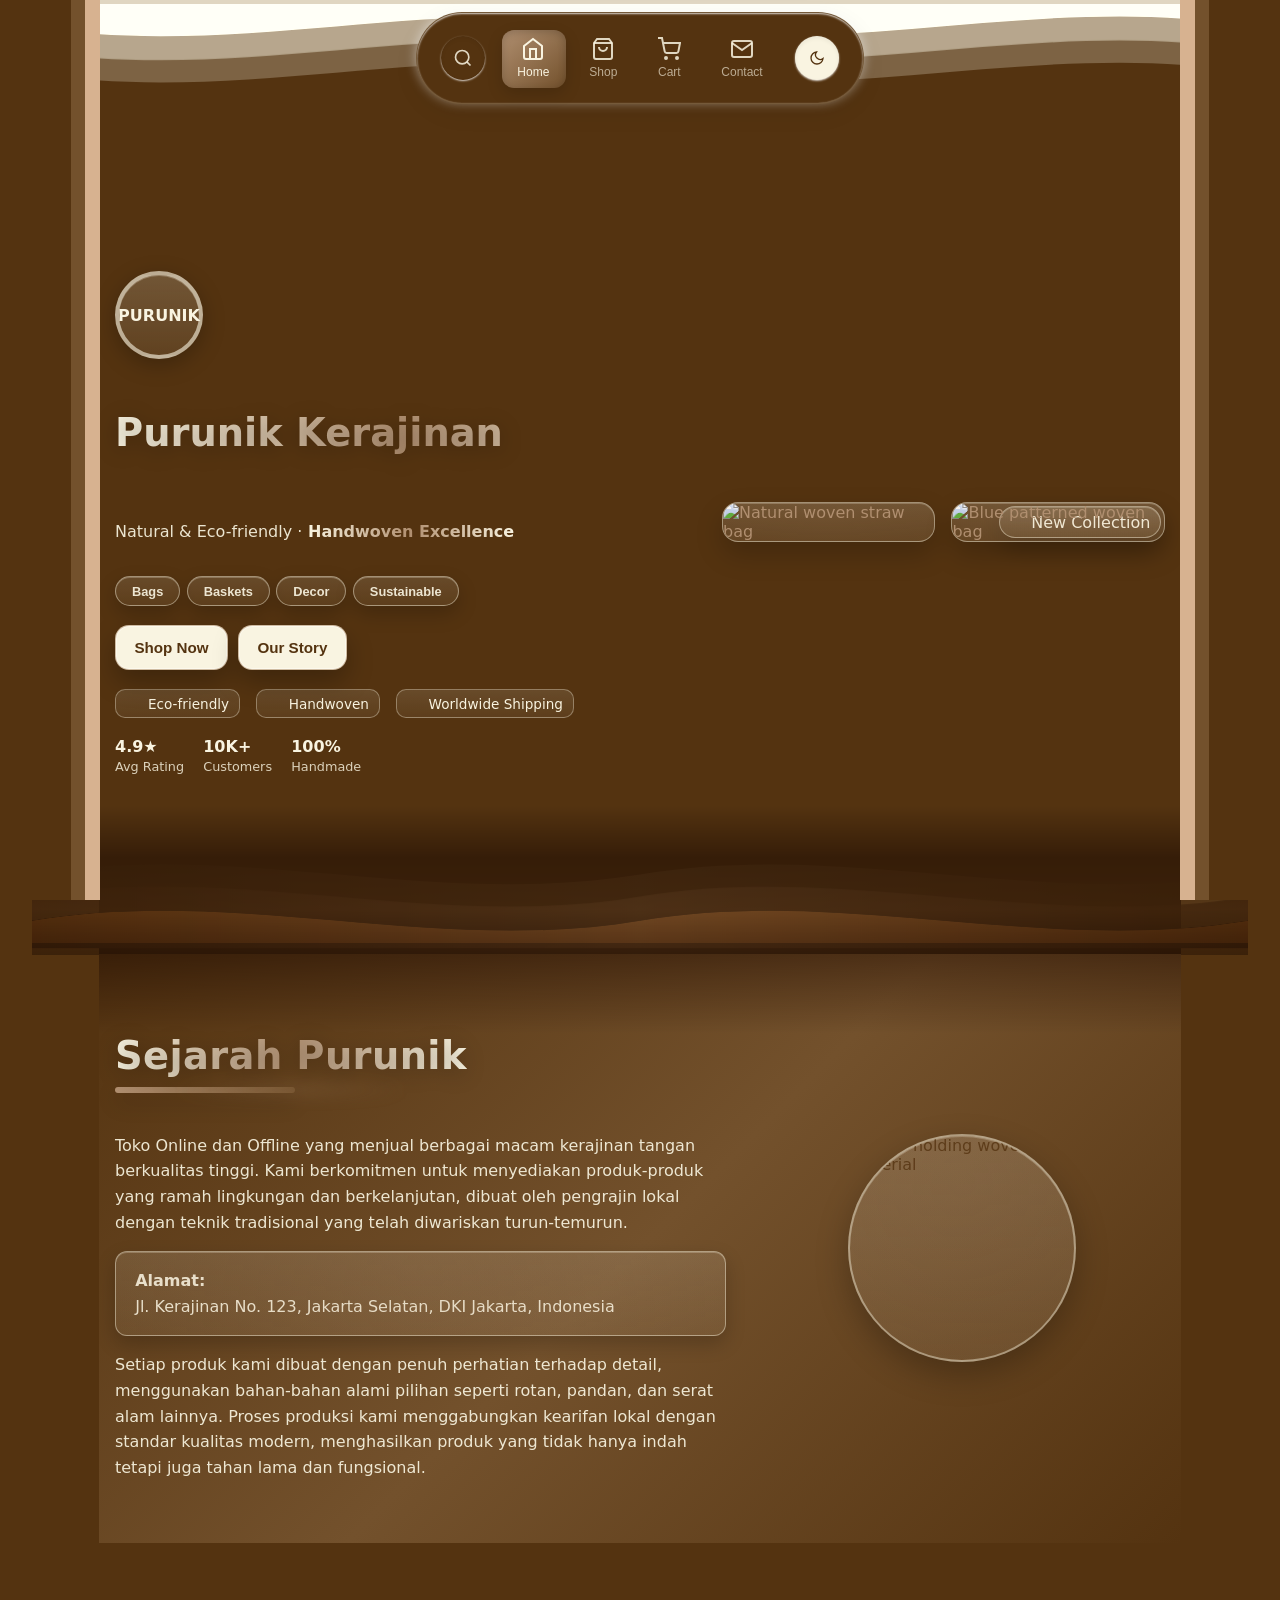
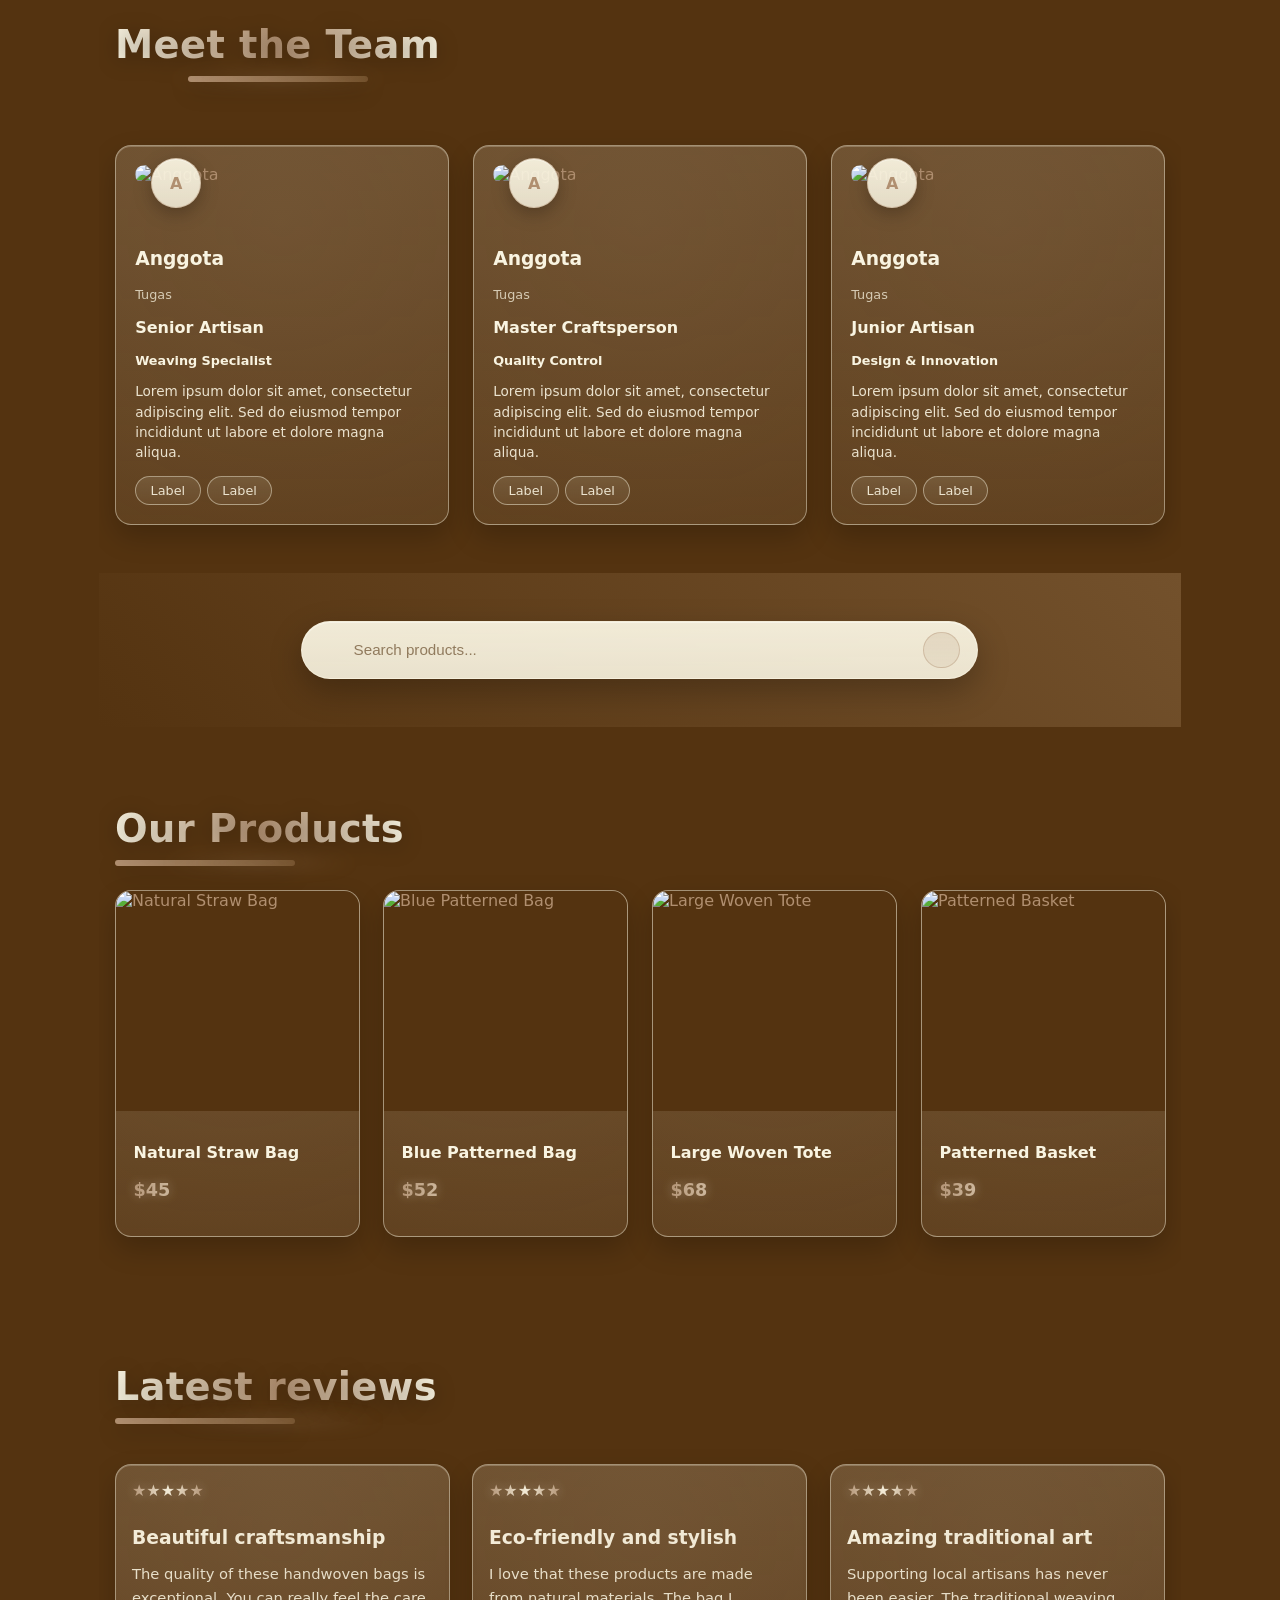
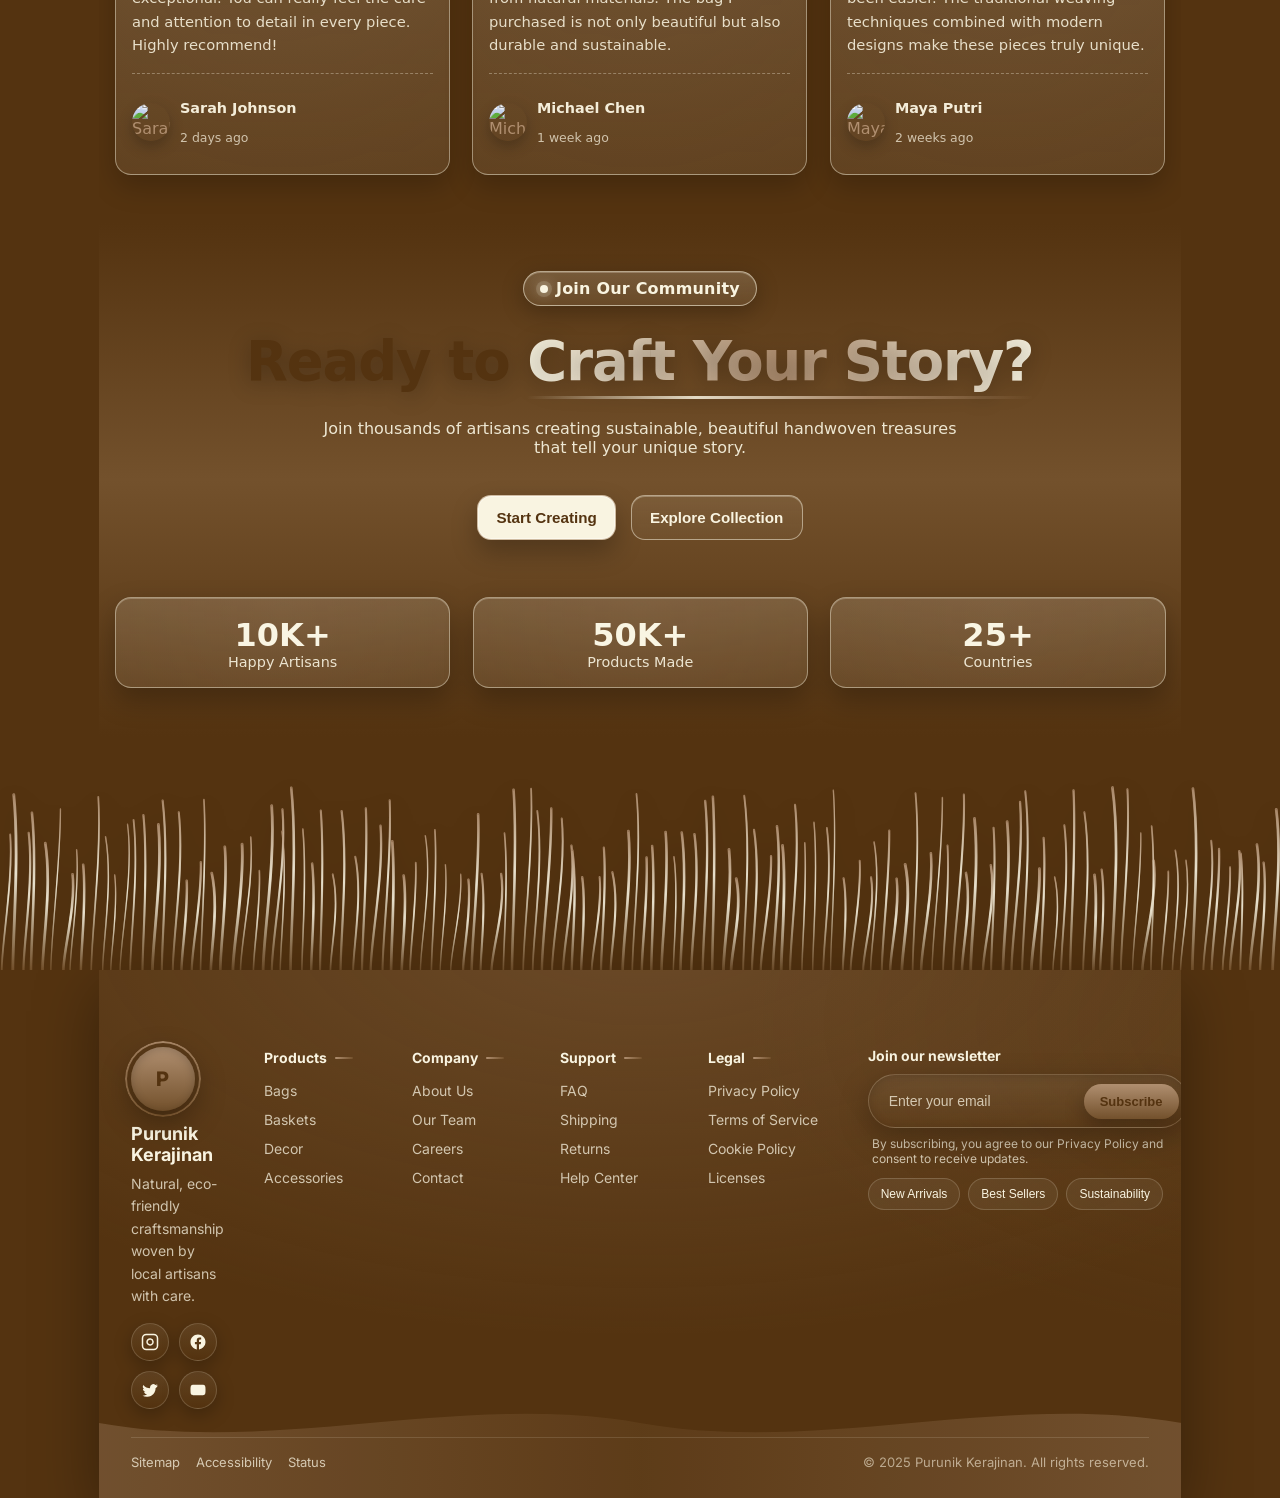
==== commit f335eec2: "grass" ====
--- a/Landing Page/index.html
+++ b/Landing Page/index.html
@@ -145,7 +145,7 @@
             <button class="chip" data-scroll="#shop">Bags</button>
             <button class="chip" data-scroll="#shop">Baskets</button>
             <button class="chip" data-scroll="#shop">Decor</button>
-            <button class="chip chip--filled" data-scroll="#sejarah-purunik">Sustainable</button>
+            <button class="chip" data-scroll="#sejarah-purunik">Sustainable</button>
           </div>
 
           <div class="hero__cta-row">
@@ -264,7 +264,7 @@
               </p>
               <div class="team-card__tags">
                 <span class="chip chip--outline">Label</span>
-                <span class="chip chip--filled">Label</span>
+                <span class="chip">Label</span>
               </div>
             </div>
           </article>
@@ -296,7 +296,7 @@
               </p>
               <div class="team-card__tags">
                 <span class="chip chip--outline">Label</span>
-                <span class="chip chip--filled">Label</span>
+                <span class="chip">Label</span>
               </div>
             </div>
           </article>
@@ -328,7 +328,7 @@
               </p>
               <div class="team-card__tags">
                 <span class="chip chip--outline">Label</span>
-                <span class="chip chip--filled">Label</span>
+                <span class="chip">Label</span>
               </div>
             </div>
           </article>
@@ -502,6 +502,10 @@
 <div class="cta-blob">
   <div class="blob-bg animate-blob-wobble"></div>
 </div>
+
+  <section class="grass-section">
+    <canvas class="grass-canvas"></canvas>
+  </section>
 
   <!-- FOOTER -->
   <div class="footer-scope">
--- a/Landing Page/styles.css
+++ b/Landing Page/styles.css
@@ -371,6 +371,46 @@
   flex-wrap: wrap;
   gap: .4rem;
 }
+ .hero__chips .chip {
+   padding: 0.4rem 1rem;
+   font-weight: 600;
+   background: linear-gradient(180deg, rgba(249,244,225,0.12), rgba(249,244,225,0.06));
+   border: 1px solid rgba(249,244,225,0.45);
+   color: rgba(249,244,225,0.92);
+   box-shadow: 0 8px 20px rgba(0,0,0,0.2), inset 0 1px 0 rgba(249,244,225,0.25);
+   transition: transform 180ms ease, box-shadow 180ms ease, border-color 180ms ease, background 180ms ease, color 180ms ease;
+   backdrop-filter: blur(6px);
+ }
+ .hero__chips .chip:hover {
+   transform: translateY(-1px);
+   background: linear-gradient(180deg, rgba(249,244,225,0.18), rgba(249,244,225,0.1));
+   border-color: rgba(249,244,225,0.6);
+   box-shadow: 0 12px 26px rgba(0,0,0,0.24), inset 0 1px 0 rgba(249,244,225,0.28);
+ }
+ .hero__chips .chip:active {
+   transform: translateY(0);
+   box-shadow: 0 6px 16px rgba(0,0,0,0.22), inset 0 1px 0 rgba(249,244,225,0.25);
+ }
+ .hero__chips .chip:focus-visible {
+   outline: none;
+   box-shadow: 0 0 0 3px rgba(249,244,225,0.35), 0 8px 18px rgba(0,0,0,0.24), inset 0 1px 0 rgba(249,244,225,0.25);
+ }
+ .hero__chips .chip--outline {
+   background: transparent;
+   color: rgba(249,244,225,0.92);
+   border-color: rgba(249,244,225,0.45);
+ }
+ .hero__chips .chip--filled {
+   background: linear-gradient(180deg, rgba(176,143,112,0.3), rgba(176,143,112,0.15));
+   border-color: rgba(176,143,112,0.45);
+   color: #F9F4E1;
+ }
+ .hero__chips .chip--active {
+   background: var(--primary);
+   color: var(--primary-foreground);
+   border-color: var(--primary);
+   box-shadow: 0 12px 28px rgba(0,0,0,0.26), inset 0 1px 0 rgba(255,255,255,0.2);
+ }
 .hero__cta-row {
   display: flex;
   gap: .6rem;
@@ -1733,6 +1773,42 @@
   background: linear-gradient(90deg, #543310, #B08F70, #543310);
   -webkit-background-clip: text; background-clip: text; color: transparent;
 }
+body.light .hero__chips .chip {
+  padding: 0.4rem 1rem;
+  font-weight: 600;
+  background: linear-gradient(180deg, rgba(84,51,16,0.06), rgba(84,51,16,0.03));
+  border: 1px solid rgba(176,143,112,0.5);
+  color: #543310;
+  box-shadow: 0 6px 18px rgba(0,0,0,0.08), inset 0 1px 0 rgba(84,51,16,0.08);
+}
+body.light .hero__chips .chip:hover {
+  background: linear-gradient(180deg, rgba(84,51,16,0.12), rgba(84,51,16,0.06));
+  border-color: rgba(176,143,112,0.6);
+  box-shadow: 0 10px 22px rgba(0,0,0,0.12), inset 0 1px 0 rgba(84,51,16,0.1);
+  transform: translateY(-1px);
+}
+body.light .hero__chips .chip:active {
+  transform: translateY(0);
+}
+body.light .hero__chips .chip:focus-visible {
+  outline: none;
+  box-shadow: 0 0 0 3px rgba(84,51,16,0.25), 0 8px 18px rgba(0,0,0,0.1), inset 0 1px 0 rgba(84,51,16,0.08);
+}
+body.light .hero__chips .chip--outline {
+  background: transparent;
+  color: #543310;
+  border-color: rgba(176,143,112,0.5);
+}
+body.light .hero__chips .chip--filled {
+  background: linear-gradient(180deg, rgba(84,51,16,0.18), rgba(84,51,16,0.1));
+  border-color: rgba(84,51,16,0.35);
+  color: #F9F4E1;
+}
+body.light .hero__chips .chip--active {
+  background: #543310;
+  color: #F9F4E1;
+  border-color: rgba(84,51,16,0.4);
+}
 body.light .hero__assurance .assurance-item {
   border-color: rgba(84,51,16,0.25);
   background: linear-gradient(180deg, rgba(84,51,16,0.06), rgba(84,51,16,0.03));
@@ -1963,6 +2039,24 @@
   text-align: center;
   font-size: 0.8rem;
   opacity: 0.85;
+}
+
+.grass-section {
+  position: relative;
+  display: block;
+  height: clamp(160px, 26vh, 320px);
+  margin-left: calc(var(--stripe-total) * -1);
+  margin-right: calc(var(--stripe-total) * -1);
+  width: calc(100% + 2 * var(--stripe-total));
+  overflow: hidden;
+  isolation: isolate;
+}
+.grass-canvas {
+  display: block;
+  width: 100%;
+  height: 100%;
+  pointer-events: none;
+  filter: drop-shadow(0 6px 12px rgba(0,0,0,0.2));
 }
 
 /* Bottom nav */
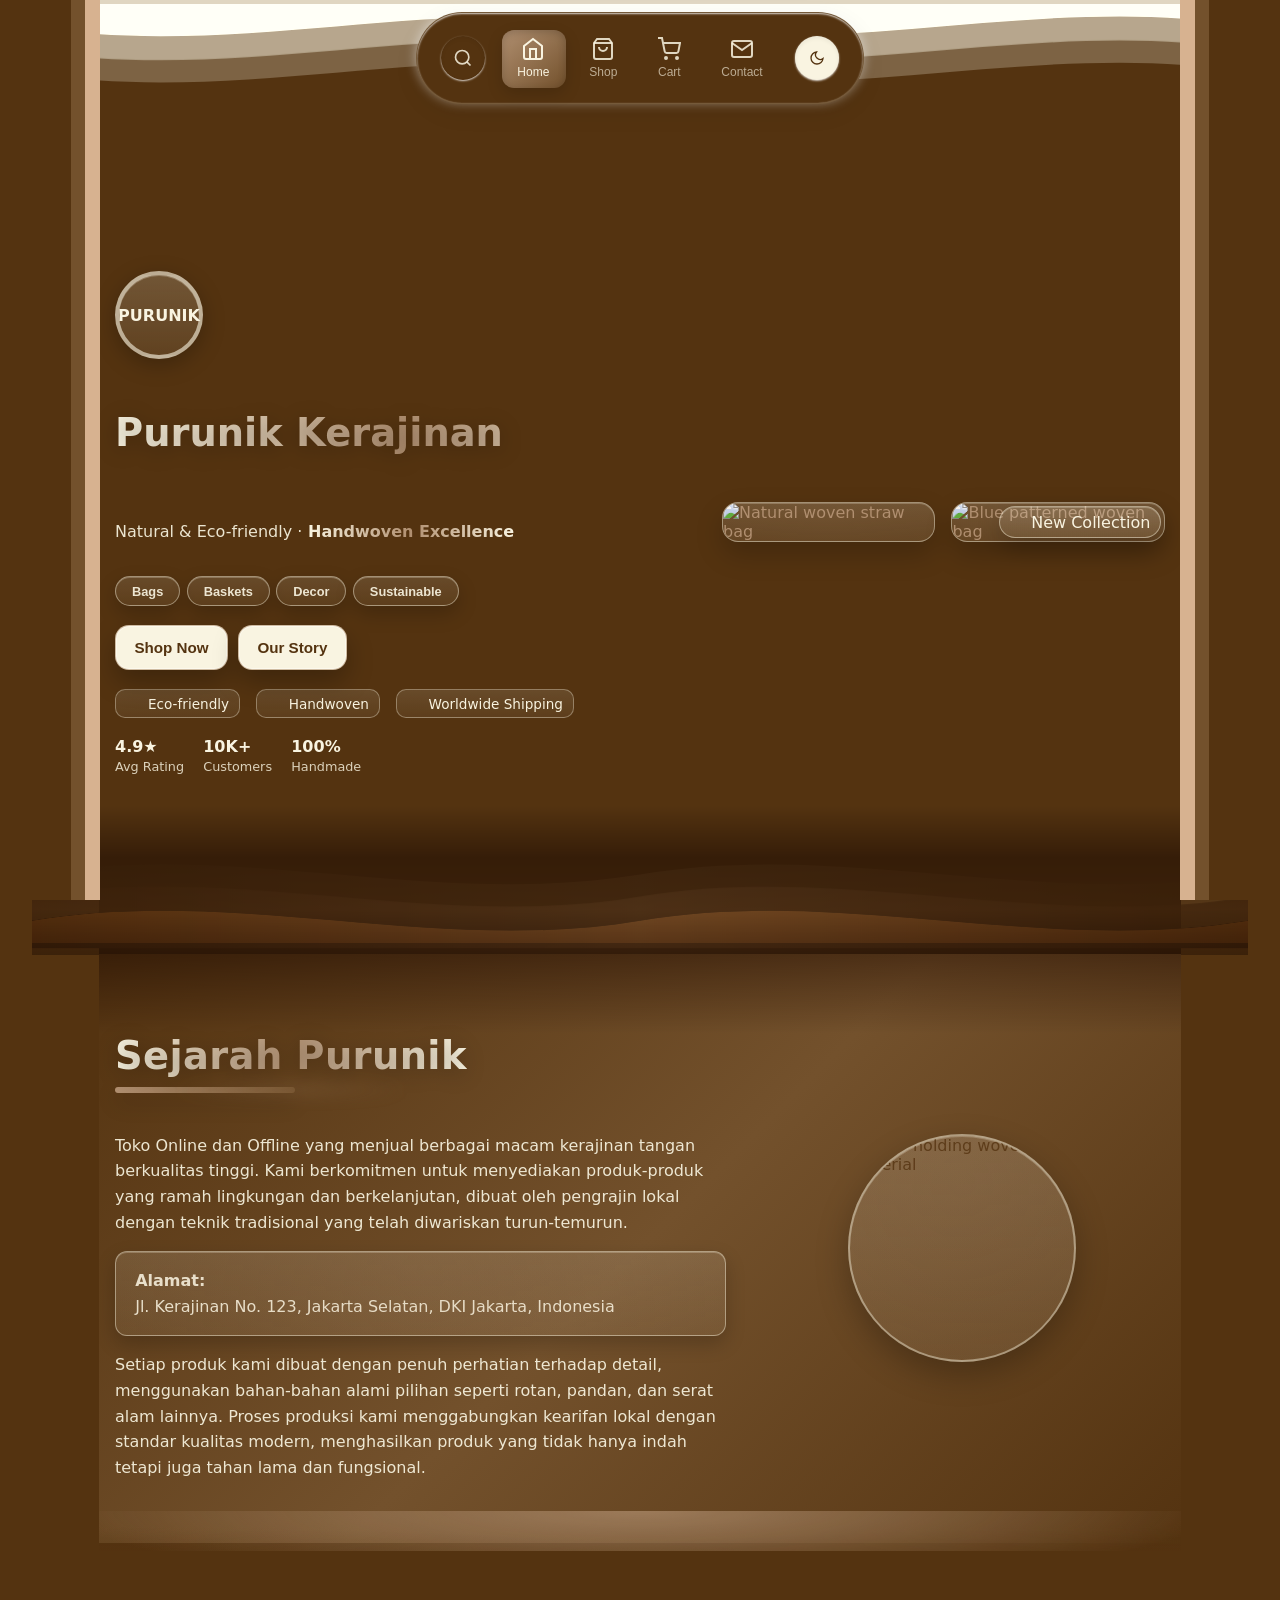
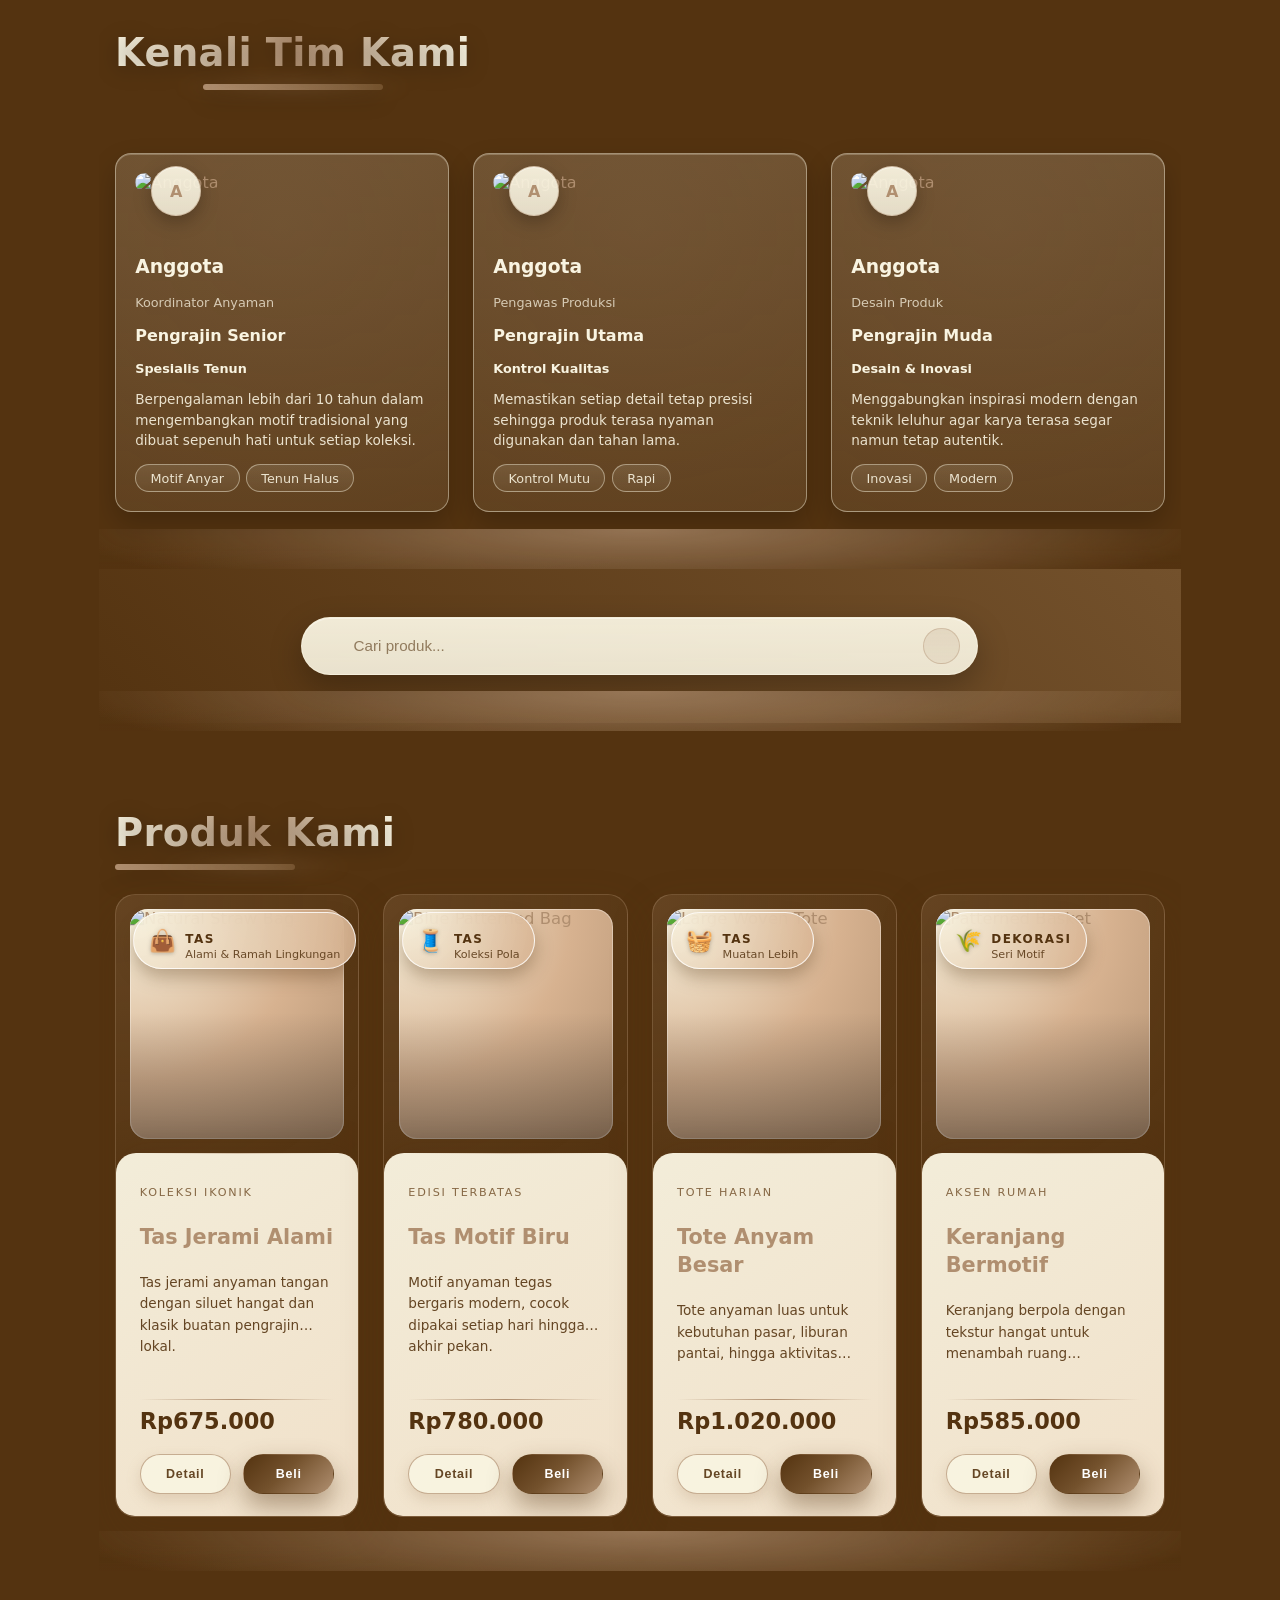
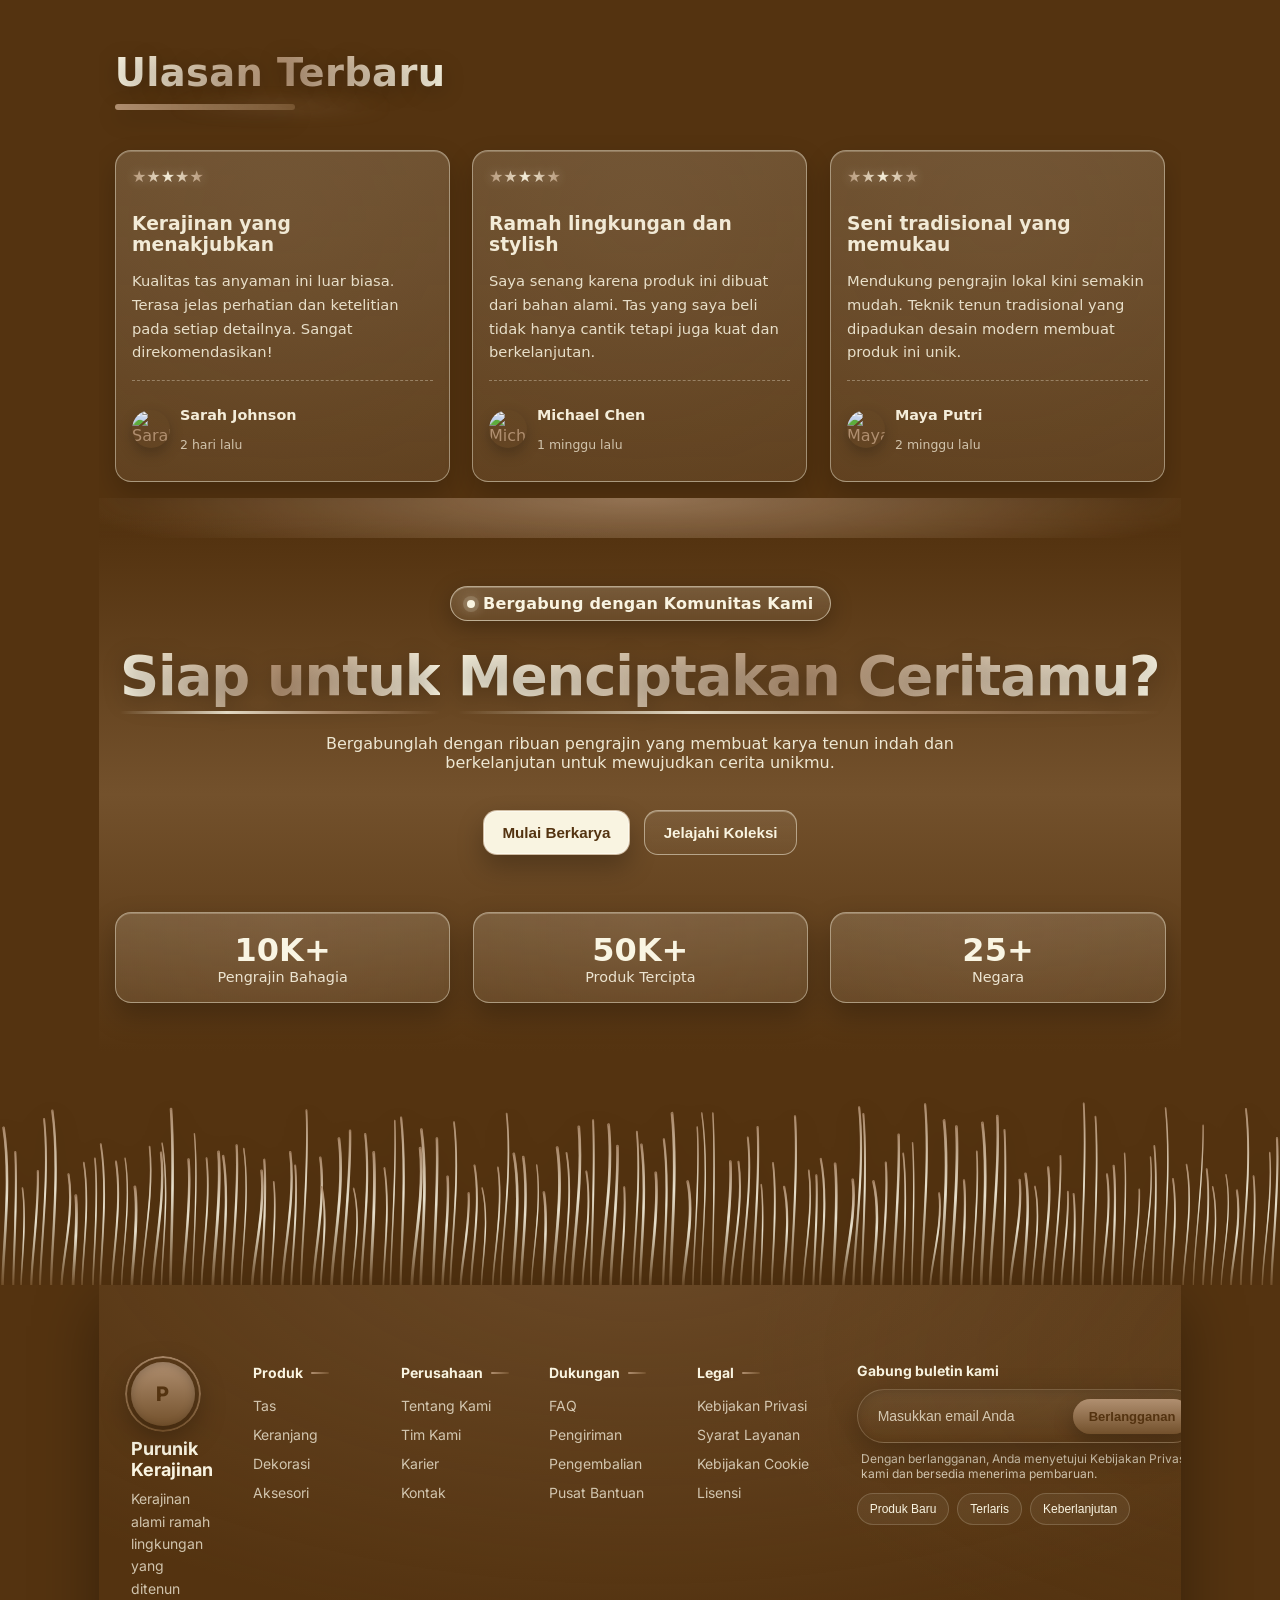
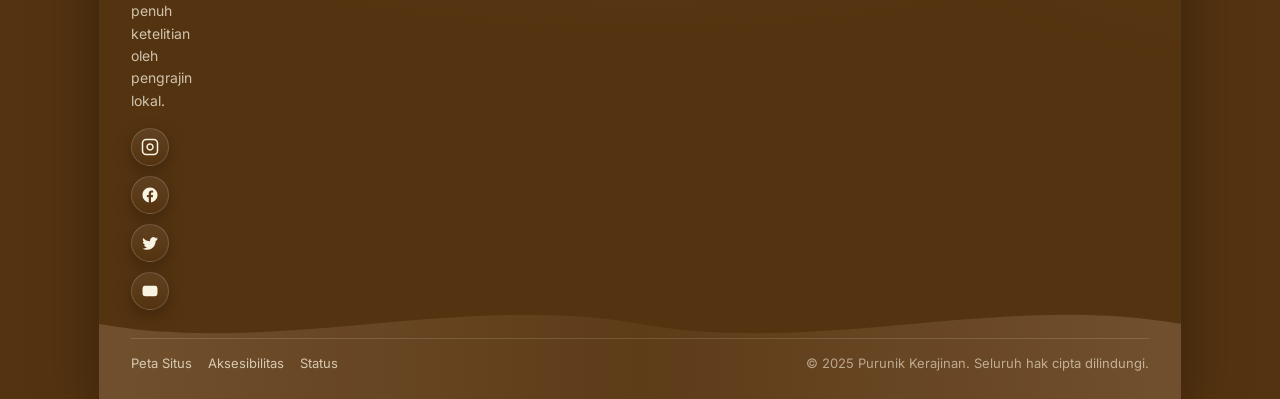
==== commit 99b2359d: "baru" ====
--- a/Landing Page/index.html
+++ b/Landing Page/index.html
@@ -232,10 +232,12 @@
       </div>
     </section>
 
+    <div class="section-connector" aria-hidden="true"></div>
+
     <!-- TEAM -->
     <section class="team-section" id="team">
       <div class="team">
-        <h2 class="section-title section-title--center">Meet the Team</h2>
+        <h2 class="section-title section-title--center">Kenali Tim Kami</h2>
         <div class="team__grid">
           <!-- Card 1 -->
           <article class="team-card">
@@ -252,19 +254,19 @@
             <div class="team-card__content">
               <div>
                 <h3 class="team-card__name">Anggota</h3>
-                <p class="team-card__role">Tugas</p>
+                <p class="team-card__role">Koordinator Anyaman</p>
               </div>
               <div class="team-card__job">
-                <p>Senior Artisan</p>
-                <p class="team-card__job-sub">Weaving Specialist</p>
+                <p>Pengrajin Senior</p>
+                <p class="team-card__job-sub">Spesialis Tenun</p>
               </div>
               <p class="team-card__desc">
-                Lorem ipsum dolor sit amet, consectetur adipiscing elit. Sed do
-                eiusmod tempor incididunt ut labore et dolore magna aliqua.
+                Berpengalaman lebih dari 10 tahun dalam mengembangkan motif
+                tradisional yang dibuat sepenuh hati untuk setiap koleksi.
               </p>
               <div class="team-card__tags">
-                <span class="chip chip--outline">Label</span>
-                <span class="chip">Label</span>
+                <span class="chip chip--outline">Motif Anyar</span>
+                <span class="chip">Tenun Halus</span>
               </div>
             </div>
           </article>
@@ -284,19 +286,19 @@
             <div class="team-card__content">
               <div>
                 <h3 class="team-card__name">Anggota</h3>
-                <p class="team-card__role">Tugas</p>
+                <p class="team-card__role">Pengawas Produksi</p>
               </div>
               <div class="team-card__job">
-                <p>Master Craftsperson</p>
-                <p class="team-card__job-sub">Quality Control</p>
+                <p>Pengrajin Utama</p>
+                <p class="team-card__job-sub">Kontrol Kualitas</p>
               </div>
               <p class="team-card__desc">
-                Lorem ipsum dolor sit amet, consectetur adipiscing elit. Sed do
-                eiusmod tempor incididunt ut labore et dolore magna aliqua.
+                Memastikan setiap detail tetap presisi sehingga produk terasa
+                nyaman digunakan dan tahan lama.
               </p>
               <div class="team-card__tags">
-                <span class="chip chip--outline">Label</span>
-                <span class="chip">Label</span>
+                <span class="chip chip--outline">Kontrol Mutu</span>
+                <span class="chip">Rapi</span>
               </div>
             </div>
           </article>
@@ -316,25 +318,27 @@
             <div class="team-card__content">
               <div>
                 <h3 class="team-card__name">Anggota</h3>
-                <p class="team-card__role">Tugas</p>
+                <p class="team-card__role">Desain Produk</p>
               </div>
               <div class="team-card__job">
-                <p>Junior Artisan</p>
-                <p class="team-card__job-sub">Design &amp; Innovation</p>
+                <p>Pengrajin Muda</p>
+                <p class="team-card__job-sub">Desain &amp; Inovasi</p>
               </div>
               <p class="team-card__desc">
-                Lorem ipsum dolor sit amet, consectetur adipiscing elit. Sed do
-                eiusmod tempor incididunt ut labore et dolore magna aliqua.
+                Menggabungkan inspirasi modern dengan teknik leluhur agar karya
+                terasa segar namun tetap autentik.
               </p>
               <div class="team-card__tags">
-                <span class="chip chip--outline">Label</span>
-                <span class="chip">Label</span>
+                <span class="chip chip--outline">Inovasi</span>
+                <span class="chip">Modern</span>
               </div>
             </div>
           </article>
         </div>
       </div>
     </section>
+
+    <div class="section-connector" aria-hidden="true"></div>
 
     <!-- SEARCH STRIP -->
     <section class="search-strip-section">
@@ -343,160 +347,225 @@
         <input
           type="search"
           class="search-strip__input"
-          placeholder="Search products..."
+          placeholder="Cari produk..."
         />
         <button
           class="icon-button icon-button--round"
-          aria-label="Add new item"
+          aria-label="Tambah item baru"
         >
           <i data-lucide="plus"></i>
         </button>
       </div>
     </section>
 
+    <div class="section-connector" aria-hidden="true"></div>
+
     <!-- PRODUCTS / CAROUSEL (simple row) -->
     <section class="products-section" id="shop">
       <div class="products">
-        <h2 class="section-title section-title--products">Our Products</h2>
+        <h2 class="section-title section-title--products">Produk Kami</h2>
         <div class="products__grid">
-        <article class="product-card">
-          <div class="product-card__image-wrapper">
-            <img src="asset/IMG_4090.jpg" alt="Natural Straw Bag" />
-          </div>
-          <div class="product-card__content">
-            <h3>Natural Straw Bag</h3>
-            <p class="product-card__price">$45</p>
-          </div>
-        </article>
-
-        <article class="product-card">
-          <div class="product-card__image-wrapper">
-            <img src="asset/IMG_4091.jpg" alt="Blue Patterned Bag" />
-          </div>
-          <div class="product-card__content">
-            <h3>Blue Patterned Bag</h3>
-            <p class="product-card__price">$52</p>
-          </div>
-        </article>
-
-        <article class="product-card">
-          <div class="product-card__image-wrapper">
-            <img src="asset/IMG_4090.jpg" alt="Large Woven Tote" />
-          </div>
-          <div class="product-card__content">
-            <h3>Large Woven Tote</h3>
-            <p class="product-card__price">$68</p>
-          </div>
-        </article>
-
-        <article class="product-card">
-          <div class="product-card__image-wrapper">
-            <img src="asset/IMG_4091.jpg" alt="Patterned Basket" />
-          </div>
-          <div class="product-card__content">
-            <h3>Patterned Basket</h3>
-            <p class="product-card__price">$39</p>
-          </div>
-        </article>
+          <article class="product-card">
+            <div class="card-header">
+              <div class="card-header-icon">👜</div>
+              <div class="card-header-text">
+                <h3>Tas</h3>
+                <p>Alami &amp; Ramah Lingkungan</p>
+              </div>
+            </div>
+            <div class="card-image">
+              <img src="asset/IMG_4090.jpg" alt="Natural Straw Bag" loading="lazy" />
+            </div>
+            <div class="card-content-product">
+              <p class="card-subtitle-product">Koleksi Ikonik</p>
+              <h2 class="card-title-product">Tas Jerami Alami</h2>
+              <p class="card-description-product">
+                Tas jerami anyaman tangan dengan siluet hangat dan klasik buatan pengrajin lokal.
+              </p>
+              <p class="card-price">Rp675.000</p>
+              <div class="card-buttons-product">
+                <button class="btn btn-secondary">Detail</button>
+                <button class="btn btn-primary">Beli</button>
+              </div>
+            </div>
+          </article>
+
+          <article class="product-card">
+            <div class="card-header">
+              <div class="card-header-icon">🧵</div>
+              <div class="card-header-text">
+                <h3>Tas</h3>
+                <p>Koleksi Pola</p>
+              </div>
+            </div>
+            <div class="card-image">
+              <img src="asset/IMG_4091.jpg" alt="Blue Patterned Bag" loading="lazy" />
+            </div>
+            <div class="card-content-product">
+              <p class="card-subtitle-product">Edisi Terbatas</p>
+              <h2 class="card-title-product">Tas Motif Biru</h2>
+              <p class="card-description-product">
+                Motif anyaman tegas bergaris modern, cocok dipakai setiap hari hingga akhir pekan.
+              </p>
+              <p class="card-price">Rp780.000</p>
+              <div class="card-buttons-product">
+                <button class="btn btn-secondary">Detail</button>
+                <button class="btn btn-primary">Beli</button>
+              </div>
+            </div>
+          </article>
+
+          <article class="product-card">
+            <div class="card-header">
+              <div class="card-header-icon">🧺</div>
+              <div class="card-header-text">
+                <h3>Tas</h3>
+                <p>Muatan Lebih</p>
+              </div>
+            </div>
+            <div class="card-image">
+              <img src="asset/IMG_4090.jpg" alt="Large Woven Tote" loading="lazy" />
+            </div>
+            <div class="card-content-product">
+              <p class="card-subtitle-product">Tote Harian</p>
+              <h2 class="card-title-product">Tote Anyam Besar</h2>
+              <p class="card-description-product">
+                Tote anyaman luas untuk kebutuhan pasar, liburan pantai, hingga aktivitas harian.
+              </p>
+              <p class="card-price">Rp1.020.000</p>
+              <div class="card-buttons-product">
+                <button class="btn btn-secondary">Detail</button>
+                <button class="btn btn-primary">Beli</button>
+              </div>
+            </div>
+          </article>
+
+          <article class="product-card">
+            <div class="card-header">
+              <div class="card-header-icon">🌾</div>
+              <div class="card-header-text">
+                <h3>Dekorasi</h3>
+                <p>Seri Motif</p>
+              </div>
+            </div>
+            <div class="card-image">
+              <img src="asset/IMG_4091.jpg" alt="Patterned Basket" loading="lazy" />
+            </div>
+            <div class="card-content-product">
+              <p class="card-subtitle-product">Aksen Rumah</p>
+              <h2 class="card-title-product">Keranjang Bermotif</h2>
+              <p class="card-description-product">
+                Keranjang berpola dengan tekstur hangat untuk menambah ruang penyimpanan alami.
+              </p>
+              <p class="card-price">Rp585.000</p>
+              <div class="card-buttons-product">
+                <button class="btn btn-secondary">Detail</button>
+                <button class="btn btn-primary">Beli</button>
+              </div>
+            </div>
+          </article>
         </div>
       </div>
     </section>
+
+    <div class="section-connector" aria-hidden="true"></div>
 
     <!-- REVIEWS -->
     <section class="reviews-section" id="reviews">
       <div class="reviews">
-        <h2 class="section-title">Latest reviews</h2>
+        <h2 class="section-title">Ulasan Terbaru</h2>
         <div class="reviews__grid">
           <article class="review-card">
             <div class="review-card__stars">★★★★★</div>
-            <h3 class="review-card__title">Beautiful craftsmanship</h3>
+            <h3 class="review-card__title">Kerajinan yang menakjubkan</h3>
             <p class="review-card__text">
-              The quality of these handwoven bags is exceptional. You can really
-              feel the care and attention to detail in every piece. Highly
-              recommend!
+              Kualitas tas anyaman ini luar biasa. Terasa jelas perhatian dan
+              ketelitian pada setiap detailnya. Sangat direkomendasikan!
             </p>
             <div class="review-card__person">
               <img src="asset/IMG_4095.jpg" alt="Sarah Johnson" />
               <div>
                 <p class="review-card__name">Sarah Johnson</p>
-                <p class="review-card__time">2 days ago</p>
+                <p class="review-card__time">2 hari lalu</p>
               </div>
             </div>
           </article>
 
           <article class="review-card">
             <div class="review-card__stars">★★★★★</div>
-            <h3 class="review-card__title">Eco-friendly and stylish</h3>
+            <h3 class="review-card__title">Ramah lingkungan dan stylish</h3>
             <p class="review-card__text">
-              I love that these products are made from natural materials. The bag
-              I purchased is not only beautiful but also durable and sustainable.
+              Saya senang karena produk ini dibuat dari bahan alami. Tas yang
+              saya beli tidak hanya cantik tetapi juga kuat dan berkelanjutan.
             </p>
             <div class="review-card__person">
               <img src="asset/IMG_4098.jpg" alt="Michael Chen" />
               <div>
                 <p class="review-card__name">Michael Chen</p>
-                <p class="review-card__time">1 week ago</p>
+                <p class="review-card__time">1 minggu lalu</p>
               </div>
             </div>
           </article>
 
           <article class="review-card">
             <div class="review-card__stars">★★★★★</div>
-            <h3 class="review-card__title">Amazing traditional art</h3>
+            <h3 class="review-card__title">Seni tradisional yang memukau</h3>
             <p class="review-card__text">
-              Supporting local artisans has never been easier. The traditional
-              weaving techniques combined with modern designs make these pieces
-              truly unique.
+              Mendukung pengrajin lokal kini semakin mudah. Teknik tenun
+              tradisional yang dipadukan desain modern membuat produk ini unik.
             </p>
             <div class="review-card__person">
               <img src="asset/IMG_4099.jpg" alt="Maya Putri" />
               <div>
                 <p class="review-card__name">Maya Putri</p>
-                <p class="review-card__time">2 weeks ago</p>
+                <p class="review-card__time">2 minggu lalu</p>
               </div>
             </div>
           </article>
         </div>
       </div>
     </section>
+
+    <div class="section-connector" aria-hidden="true"></div>
 
     <!-- CTA -->
     <section class="cta-section" id="cta">
       <div class="cta">
         <div class="cta__badge">
           <span class="cta__badge-dot"></span>
-          Join Our Community
+          Bergabung dengan Komunitas Kami
         </div>
         <h2 class="cta__title">
-          <span>Ready to</span>
-          <span class="cta__title-highlight">Craft Your Story?</span>
+          <span class="cta__title-highlight">Siap untuk</span>
+          <span class="cta__title-highlight">Menciptakan Ceritamu?</span>
         </h2>
         <p class="cta__subtitle">
-          Join thousands of artisans creating sustainable, beautiful handwoven
-          treasures that tell your unique story.
+          Bergabunglah dengan ribuan pengrajin yang membuat karya tenun indah dan
+          berkelanjutan untuk mewujudkan cerita unikmu.
         </p>
         <div class="cta__buttons">
-          <button class="btn btn--light">Start Creating</button>
+          <button class="btn btn--light">Mulai Berkarya</button>
           <button class="btn btn--ghost">
-            <span>Explore Collection</span>
+            <span>Jelajahi Koleksi</span>
           </button>
         </div>
         <div class="cta__stats">
           <div class="cta__stat">
             <div class="cta__stat-number">10K+</div>
-            <div class="cta__stat-label">Happy Artisans</div>
+            <div class="cta__stat-label">Pengrajin Bahagia</div>
           </div>
           <div class="cta__stat">
             <div class="cta__stat-number">50K+</div>
-            <div class="cta__stat-label">Products Made</div>
+            <div class="cta__stat-label">Produk Tercipta</div>
           </div>
           <div class="cta__stat">
             <div class="cta__stat-number">25+</div>
-            <div class="cta__stat-label">Countries</div>
+            <div class="cta__stat-label">Negara</div>
           </div>
         </div>
       </div>
     </section>
+
   </main>
   
 <div class="cta-blob">
@@ -529,7 +598,7 @@
             <span>P</span>
           </div>
           <h3 class="footer__title">Purunik Kerajinan</h3>
-          <p class="footer__tagline">Natural, eco-friendly craftsmanship woven by local artisans with care.</p>
+          <p class="footer__tagline">Kerajinan alami ramah lingkungan yang ditenun penuh ketelitian oleh pengrajin lokal.</p>
           <div class="footer__social" aria-label="Social links">
             <a class="social-link" href="#" aria-label="Instagram">
               <svg class="icon" viewBox="0 0 24 24" fill="none" stroke="currentColor" stroke-width="2"><rect x="2" y="2" width="20" height="20" rx="5" ry="5"></rect><path d="M16 11.37A4 4 0 1 1 12.63 8 4 4 0 0 1 16 11.37z"></path><line x1="17.5" y1="6.5" x2="17.5" y2="6.5"></line></svg>
@@ -548,58 +617,58 @@
 
         <nav class="footer__menus reveal-up" aria-label="Footer menus">
           <div class="footer-menu">
-            <div class="footer-menu__title">Products</div>
-            <a class="footer-link" href="#">Bags</a>
-            <a class="footer-link" href="#">Baskets</a>
-            <a class="footer-link" href="#">Decor</a>
-            <a class="footer-link" href="#">Accessories</a>
+            <div class="footer-menu__title">Produk</div>
+            <a class="footer-link" href="#">Tas</a>
+            <a class="footer-link" href="#">Keranjang</a>
+            <a class="footer-link" href="#">Dekorasi</a>
+            <a class="footer-link" href="#">Aksesori</a>
           </div>
           <div class="footer-menu">
-            <div class="footer-menu__title">Company</div>
-            <a class="footer-link" href="#">About Us</a>
-            <a class="footer-link" href="#">Our Team</a>
-            <a class="footer-link" href="#">Careers</a>
-            <a class="footer-link" href="#">Contact</a>
+            <div class="footer-menu__title">Perusahaan</div>
+            <a class="footer-link" href="#">Tentang Kami</a>
+            <a class="footer-link" href="#">Tim Kami</a>
+            <a class="footer-link" href="#">Karier</a>
+            <a class="footer-link" href="#">Kontak</a>
           </div>
           <div class="footer-menu">
-            <div class="footer-menu__title">Support</div>
+            <div class="footer-menu__title">Dukungan</div>
             <a class="footer-link" href="#">FAQ</a>
-            <a class="footer-link" href="#">Shipping</a>
-            <a class="footer-link" href="#">Returns</a>
-            <a class="footer-link" href="#">Help Center</a>
+            <a class="footer-link" href="#">Pengiriman</a>
+            <a class="footer-link" href="#">Pengembalian</a>
+            <a class="footer-link" href="#">Pusat Bantuan</a>
           </div>
           <div class="footer-menu">
             <div class="footer-menu__title">Legal</div>
-            <a class="footer-link" href="#">Privacy Policy</a>
-            <a class="footer-link" href="#">Terms of Service</a>
-            <a class="footer-link" href="#">Cookie Policy</a>
-            <a class="footer-link" href="#">Licenses</a>
+            <a class="footer-link" href="#">Kebijakan Privasi</a>
+            <a class="footer-link" href="#">Syarat Layanan</a>
+            <a class="footer-link" href="#">Kebijakan Cookie</a>
+            <a class="footer-link" href="#">Lisensi</a>
           </div>
         </nav>
 
         <aside class="footer__cta reveal-up" aria-label="Newsletter">
-          <div class="footer__cta-title">Join our newsletter</div>
+          <div class="footer__cta-title">Gabung buletin kami</div>
           <form class="footer-newsletter" onsubmit="return false;">
-            <input type="email" placeholder="Enter your email" aria-label="Email">
-            <button type="submit">Subscribe</button>
+            <input type="email" placeholder="Masukkan email Anda" aria-label="Email">
+            <button type="submit">Berlangganan</button>
             <div class="footer-newsletter__shine"></div>
           </form>
-          <div class="footer__small">By subscribing, you agree to our Privacy Policy and consent to receive updates.</div>
+          <div class="footer__small">Dengan berlangganan, Anda menyetujui Kebijakan Privasi kami dan bersedia menerima pembaruan.</div>
           <div class="footer__chips" aria-label="Quick links">
-            <button class="chip" type="button">New Arrivals</button>
-            <button class="chip" type="button">Best Sellers</button>
-            <button class="chip" type="button">Sustainability</button>
+            <button class="chip" type="button">Produk Baru</button>
+            <button class="chip" type="button">Terlaris</button>
+            <button class="chip" type="button">Keberlanjutan</button>
           </div>
         </aside>
       </div>
 
       <div class="footer__bottom">
         <div class="footer__inline-links">
-          <a href="#" class="footer__inline-link">Sitemap</a>
-          <a href="#" class="footer__inline-link">Accessibility</a>
+          <a href="#" class="footer__inline-link">Peta Situs</a>
+          <a href="#" class="footer__inline-link">Aksesibilitas</a>
           <a href="#" class="footer__inline-link">Status</a>
         </div>
-        <p class="footer__copy">© 2025 Purunik Kerajinan. All rights reserved.</p>
+        <p class="footer__copy">© 2025 Purunik Kerajinan. Seluruh hak cipta dilindungi.</p>
       </div>
     </footer>
   </div>
--- a/Landing Page/styles.css
+++ b/Landing Page/styles.css
@@ -17,6 +17,15 @@
   --accent-dark: #73512C;
   --border-dark: #B08F70;
   --card-dark: #543310;
+  /* Extra variables used by Product page card design */
+  --dark-color: #543310;
+  --medium-dark-color: #73512C;
+  --medium-light-color: #B08F70;
+  --light-color: #D7B290;
+  --very-light-color: #F9F4E1;
+  --darker-color: #1D1B20;
+  --white-color: #ffffff;
+  --accent-color: var(--medium-light-color);
   /* Responsive safe area to offset fixed navbar height across devices */
   --nav-safe-area: clamp(64px, 10vh, 96px);
 }
@@ -232,6 +241,36 @@
 .section-title--center::after {
   margin-left: auto;
   margin-right: auto;
+}
+
+.section-connector {
+  position: relative;
+  height: 72px;
+  margin: -2rem 0;
+  overflow: hidden;
+  pointer-events: none;
+  z-index: 0;
+}
+
+.section-connector::before {
+  content: "";
+  position: absolute;
+  inset: 0;
+  background:
+    radial-gradient(ellipse at 50% 0%, rgba(176,143,112,0.75) 0%, rgba(176,143,112,0.35) 40%, transparent 75%),
+    radial-gradient(ellipse at 0% 100%, rgba(84,51,16,0.7) 0%, transparent 55%),
+    radial-gradient(ellipse at 100% 100%, rgba(84,51,16,0.7) 0%, transparent 55%);
+  mix-blend-mode: soft-light;
+  opacity: 0.95;
+}
+
+body.light .section-connector::before {
+  background:
+    radial-gradient(ellipse at 50% 0%, rgba(215,178,144,0.85) 0%, rgba(215,178,144,0.4) 40%, transparent 75%),
+    radial-gradient(ellipse at 0% 100%, rgba(249,244,225,0.9) 0%, transparent 60%),
+    radial-gradient(ellipse at 100% 100%, rgba(249,244,225,0.9) 0%, transparent 60%);
+  mix-blend-mode: multiply;
+  opacity: 1;
 }
 
 @keyframes titleUnderlineShift {
@@ -458,6 +497,7 @@
   background: linear-gradient(180deg, rgba(249,244,225,0.16), rgba(249,244,225,0.08));
   color: #F9F4E1;
   box-shadow: 0 10px 24px rgba(0,0,0,0.22), inset 0 1px 0 rgba(249,244,225,0.25);
+  z-index: 2;
 }
 .hero__floating-badge .icon, .hero__floating-badge i { width: 1rem; height: 1rem; }
 
@@ -1006,74 +1046,314 @@
   gap: clamp(1rem, 2.2vw, 1.5rem);
   transform-style: preserve-3d;
 }
+/* Modern Product Card Design (copied from Product/product.css) */
 .product-card {
   position: relative;
-  background: linear-gradient(180deg, rgba(249,244,225,0.14), rgba(249,244,225,0.06));
-  border: 1px solid rgba(249,244,225,0.45);
-  border-radius: 16px;
+  background: radial-gradient(circle at top left, rgba(176, 143, 112, 0.18), transparent 55%),
+              radial-gradient(circle at bottom right, rgba(84, 51, 16, 0.18), transparent 55%),
+              var(--card);
+  border-radius: 20px;
   overflow: hidden;
-  box-shadow: 0 12px 28px rgba(0,0,0,0.2), inset 0 1px 0 rgba(249,244,225,0.25);
+  box-shadow: 0 18px 45px rgba(84, 51, 16, 0.20);
+  transition: transform 0.35s cubic-bezier(0.22, 0.61, 0.36, 1),
+              box-shadow 0.35s cubic-bezier(0.22, 0.61, 0.36, 1),
+              border-color 0.35s ease;
+  cursor: pointer;
+  border: 1px solid rgba(176, 143, 112, 0.35);
   display: flex;
   flex-direction: column;
-  transition: transform 220ms ease, box-shadow 220ms ease, border-color 220ms ease;
-  animation: fadeSlideUp 0.7s ease both;
-}
+  height: 100%;
+  transform-origin: center bottom;
+  backdrop-filter: blur(18px);
+  -webkit-backdrop-filter: blur(18px);
+}
+
 .product-card::before {
-  content: "";
+  content: '';
   position: absolute;
   inset: 0;
-  background: radial-gradient(800px 800px at var(--mx, 50%) var(--my, 20%), rgba(176,143,112,0.35), rgba(176,143,112,0) 60%);
-  opacity: 0.35;
+  border-radius: inherit;
+  background: radial-gradient(circle at top, rgba(255, 255, 255, 0.18), transparent 55%);
+  opacity: 0;
   pointer-events: none;
-  z-index: 0;
-}
-.product-card:nth-child(1) { animation-delay: 0.05s; }
-.product-card:nth-child(2) { animation-delay: 0.12s; }
-.product-card:nth-child(3) { animation-delay: 0.18s; }
-.product-card:nth-child(4) { animation-delay: 0.24s; }
-.product-card:nth-child(5) { animation-delay: 0.30s; }
-.product-card:nth-child(6) { animation-delay: 0.36s; }
+  transition: opacity 0.35s ease;
+  mix-blend-mode: screen;
+}
+
 .product-card:hover {
-  transform: translateY(-8px) scale(1.02);
-  box-shadow: 0 20px 40px rgba(0,0,0,0.28), inset 0 1px 0 rgba(249,244,225,0.25);
-  border-color: rgba(249,244,225,0.6);
-}
-.product-card__image-wrapper {
-  position: relative;
-  height: 220px;
-  background: var(--background);
+  transform: translateY(-12px) scale(1.02);
+  box-shadow: 0 26px 65px rgba(84, 51, 16, 0.28);
+  border-color: rgba(215, 178, 144, 0.9);
+}
+
+.product-card:hover::before {
+  opacity: 1;
+}
+
+/* Card Header as floating category pill */
+.card-header {
+  position: absolute;
+  top: 1.1rem;
+  left: 1.1rem;
+  z-index: 2;
+  display: inline-flex;
+  align-items: center;
+  max-width: calc(100% - 2.4rem);
+  padding: 0.45rem 0.9rem;
+  border-radius: 999px;
+  background: radial-gradient(circle at top left, rgba(249, 244, 225, 0.85), rgba(215, 178, 144, 0.9));
+  box-shadow: 0 8px 18px rgba(84, 51, 16, 0.35);
+  border: 1px solid rgba(255, 255, 255, 0.8);
+  backdrop-filter: blur(16px);
+  -webkit-backdrop-filter: blur(16px);
+}
+
+.card-header-icon {
+  font-size: 1.35rem;
+  margin-right: 0.6rem;
+  filter: drop-shadow(0 1px 2px rgba(0, 0, 0, 0.25));
+}
+
+.card-header-text h3 {
+  font-size: 0.75rem;
+  font-weight: 700;
+  color: var(--dark-color);
+  margin-bottom: 0.1rem;
+  text-transform: uppercase;
+  letter-spacing: 0.12em;
+}
+
+.card-header-text p {
+  font-size: 0.7rem;
+  color: rgba(84, 51, 16, 0.85);
+  margin: 0;
+  white-space: nowrap;
   overflow: hidden;
-  z-index: 1;
-}
-.product-card__image-wrapper img {
+  text-overflow: ellipsis;
+}
+
+/* Card Image */
+.card-image {
+  position: relative;
+  margin: 0.9rem 0.9rem 0;
+  height: 230px;
+  border-radius: 18px;
+  overflow: hidden;
+  background: radial-gradient(circle at top left, var(--very-light-color) 0%, var(--light-color) 55%, var(--medium-light-color) 100%);
+  box-shadow: inset 0 0 0 1px rgba(255, 255, 255, 0.35);
+}
+
+.card-image img {
   width: 100%;
   height: 100%;
   object-fit: cover;
-  transition: transform 400ms ease;
-}
-.product-card:hover .product-card__image-wrapper img {
+  transform: scale(1.03);
+  transform-origin: center;
+  transition: transform 0.7s cubic-bezier(0.22, 0.61, 0.36, 1), filter 0.5s ease;
+}
+
+.product-card:hover .card-image img {
   transform: scale(1.1);
-}
-.product-card__content {
-  position: relative;
-  padding: 1rem 1.1rem 1.2rem;
+  filter: brightness(1.06) contrast(1.03);
+}
+
+.card-image::before {
+  content: '';
+  position: absolute;
+  inset: 0;
+  background: linear-gradient(to top, rgba(0, 0, 0, 0.32) 0%, transparent 55%);
   z-index: 1;
-}
-.product-card__content h3 {
-  font-weight: 700;
-  color: #F9F4E1;
+  pointer-events: none;
+}
+
+/* Card Content */
+.card-content-product {
+  position: relative;
+  padding: 1.4rem 1.5rem 1.4rem;
+  margin-top: 0.85rem;
+  background: linear-gradient(145deg, rgba(249, 244, 225, 0.96), rgba(244, 228, 205, 0.98));
+  display: flex;
+  flex-direction: column;
+  flex: 1;
+  border-radius: 20px 20px 18px 18px;
+  box-shadow: 0 -10px 30px rgba(84, 51, 16, 0.12);
+}
+
+.card-content-product::before {
+  content: '';
+  position: absolute;
+  top: 0;
+  left: 1.5rem;
+  right: 1.5rem;
+  height: 1px;
+  background: linear-gradient(90deg, transparent 0%, rgba(176, 143, 112, 0.6) 50%, transparent 100%);
+  opacity: 0.7;
+}
+
+.card-subtitle-product {
+  font-size: 0.7rem;
+  letter-spacing: 0.16em;
+  text-transform: uppercase;
+  color: rgba(115, 81, 44, 0.85);
+  margin-bottom: 0.4rem;
+}
+
+.card-title-product {
+  font-size: 1.3rem;
+  font-weight: 750;
+  color: var(--foreground);
   margin-bottom: 0.5rem;
-  font-size: 1rem;
-}
-.product-card__price {
-  background: linear-gradient(90deg, #B08F70, #F9F4E1, #B08F70);
-  -webkit-background-clip: text;
-  background-clip: text;
-  color: transparent;
+  line-height: 1.35;
+}
+
+.card-description-product {
+  font-size: 0.85rem;
+  color: rgba(84, 51, 16, 0.9);
+  margin-bottom: 1.25rem;
+  line-height: 1.55;
+  display: -webkit-box;
+  -webkit-line-clamp: 3;
+  -webkit-box-orient: vertical;
+  overflow: hidden;
+  flex: 1;
+}
+
+.card-price {
+  font-size: 1.4rem;
   font-weight: 800;
-  font-size: 1.1rem;
-  text-shadow: 0 0 12px rgba(249,244,225,0.3);
-  animation: starTwinkle 2.8s ease-in-out infinite;
+  color: var(--dark-color);
+  margin-bottom: 1.25rem;
+  position: relative;
+}
+
+.card-price::before {
+  content: '';
+  position: absolute;
+  top: -0.55rem;
+  left: 0;
+  right: 0;
+  height: 1px;
+  background: linear-gradient(90deg, transparent 0%, var(--medium-light-color) 50%, transparent 100%);
+}
+
+/* Card Buttons */
+.card-buttons-product {
+  display: flex;
+  gap: 0.75rem;
+  margin-top: auto;
+}
+
+.card-buttons-product .btn {
+  flex: 1;
+  padding: 0.75rem 1rem;
+  border-radius: 999px;
+  font-size: 0.78rem;
+  font-weight: 650;
+  cursor: pointer;
+  transition: transform 0.25s ease, box-shadow 0.25s ease, background 0.25s ease, color 0.2s ease;
+  text-transform: none;
+  letter-spacing: 0.06em;
+  border: 1px solid transparent;
+}
+
+.card-buttons-product .btn-secondary {
+  background: rgba(249, 244, 225, 0.9);
+  border-color: rgba(176, 143, 112, 0.7);
+  color: rgba(84, 51, 16, 0.9);
+  box-shadow: 0 6px 14px rgba(176, 143, 112, 0.28);
+}
+
+.card-buttons-product .btn-secondary:hover {
+  background: rgba(176, 143, 112, 0.96);
+  color: var(--white-color);
+  transform: translateY(-2px);
+  box-shadow: 0 10px 22px rgba(84, 51, 16, 0.32);
+}
+
+.card-buttons-product .btn-primary {
+  background: linear-gradient(135deg, #543310 0%, #73512C 45%, #B08F70 100%);
+  color: var(--white-color);
+  box-shadow: 0 12px 26px rgba(84, 51, 16, 0.42);
+}
+
+.card-buttons-product .btn-primary:hover {
+  transform: translateY(-2px);
+  box-shadow: 0 18px 34px rgba(84, 51, 16, 0.5);
+}
+
+/* Product Card Badge */
+.product-card::after {
+  content: '';
+  position: absolute;
+  top: 1.2rem;
+  right: 1.35rem;
+  width: 10px;
+  height: 10px;
+  border-radius: 999px;
+  background: radial-gradient(circle at 30% 30%, #ffffff 0%, var(--accent-color) 55%, #543310 100%);
+  box-shadow: 0 0 0 0 rgba(176, 143, 112, 0.6), 0 0 18px rgba(176, 143, 112, 0.8);
+  opacity: 0;
+  transform: scale(0.6);
+  transition: opacity 0.35s ease, transform 0.35s ease, box-shadow 0.35s ease;
+}
+
+.product-card:hover::after {
+  opacity: 1;
+  transform: scale(1);
+  box-shadow: 0 0 0 6px rgba(176, 143, 112, 0.35), 0 0 25px rgba(176, 143, 112, 0.9);
+}
+
+/* Responsive Product Cards (adapted grid class) */
+@media (max-width: 768px) {
+  .products__grid {
+    grid-template-columns: repeat(auto-fill, minmax(280px, 1fr));
+    gap: 1.5rem;
+    padding: 1rem 0;
+  }
+
+  .product-card {
+    border-radius: 12px;
+  }
+
+  .card-image {
+    height: 200px;
+  }
+
+  .card-content-product {
+    padding: 1.25rem;
+  }
+
+  .card-title-product {
+    font-size: 1.125rem;
+  }
+
+  .card-price {
+    font-size: 1.25rem;
+  }
+
+  .card-buttons-product .btn {
+    padding: 0.625rem 0.875rem;
+    font-size: 0.8125rem;
+  }
+}
+
+@media (max-width: 480px) {
+  .products__grid {
+    grid-template-columns: 1fr;
+    gap: 1rem;
+  }
+
+  .card-image {
+    height: 180px;
+  }
+
+  .card-header {
+    padding: 0.875rem 1.25rem;
+  }
+
+  .card-content-product {
+    padding: 1rem;
+  }
 }
 
 @media (max-width: 680px) {
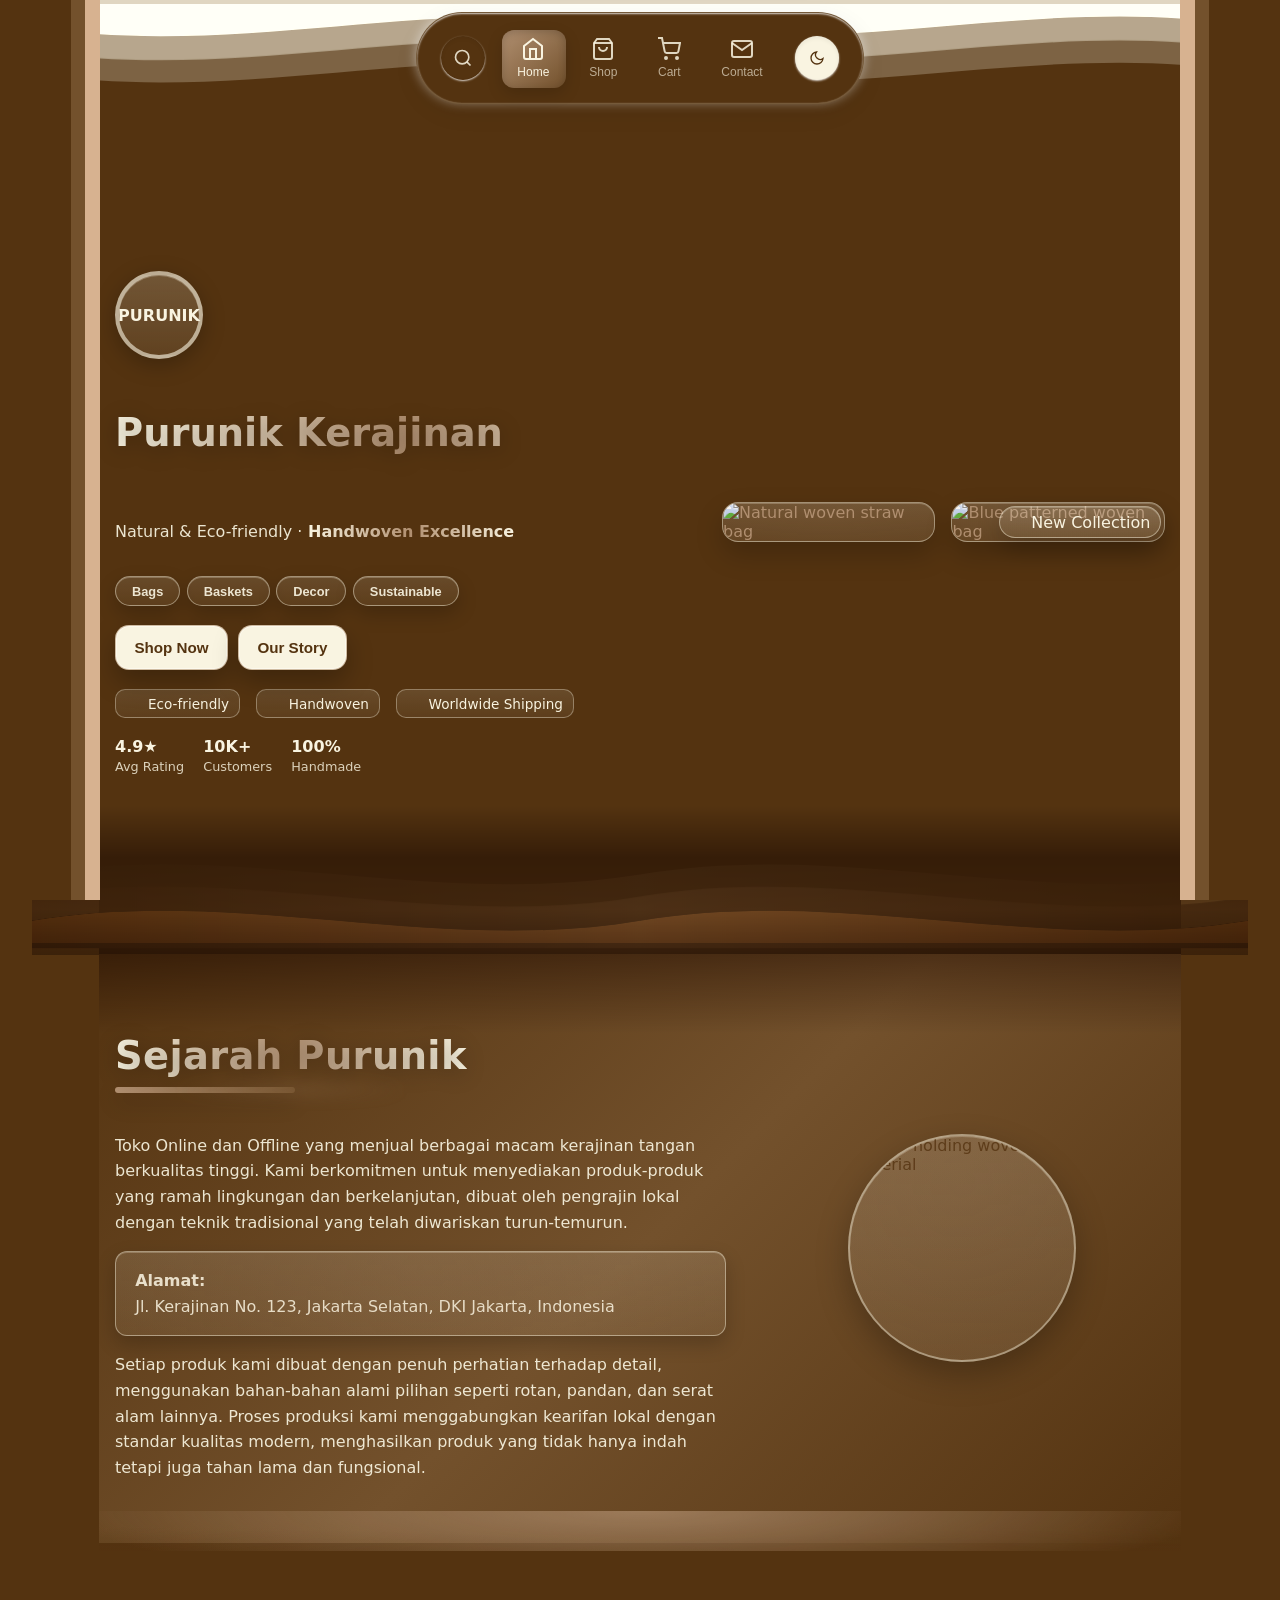
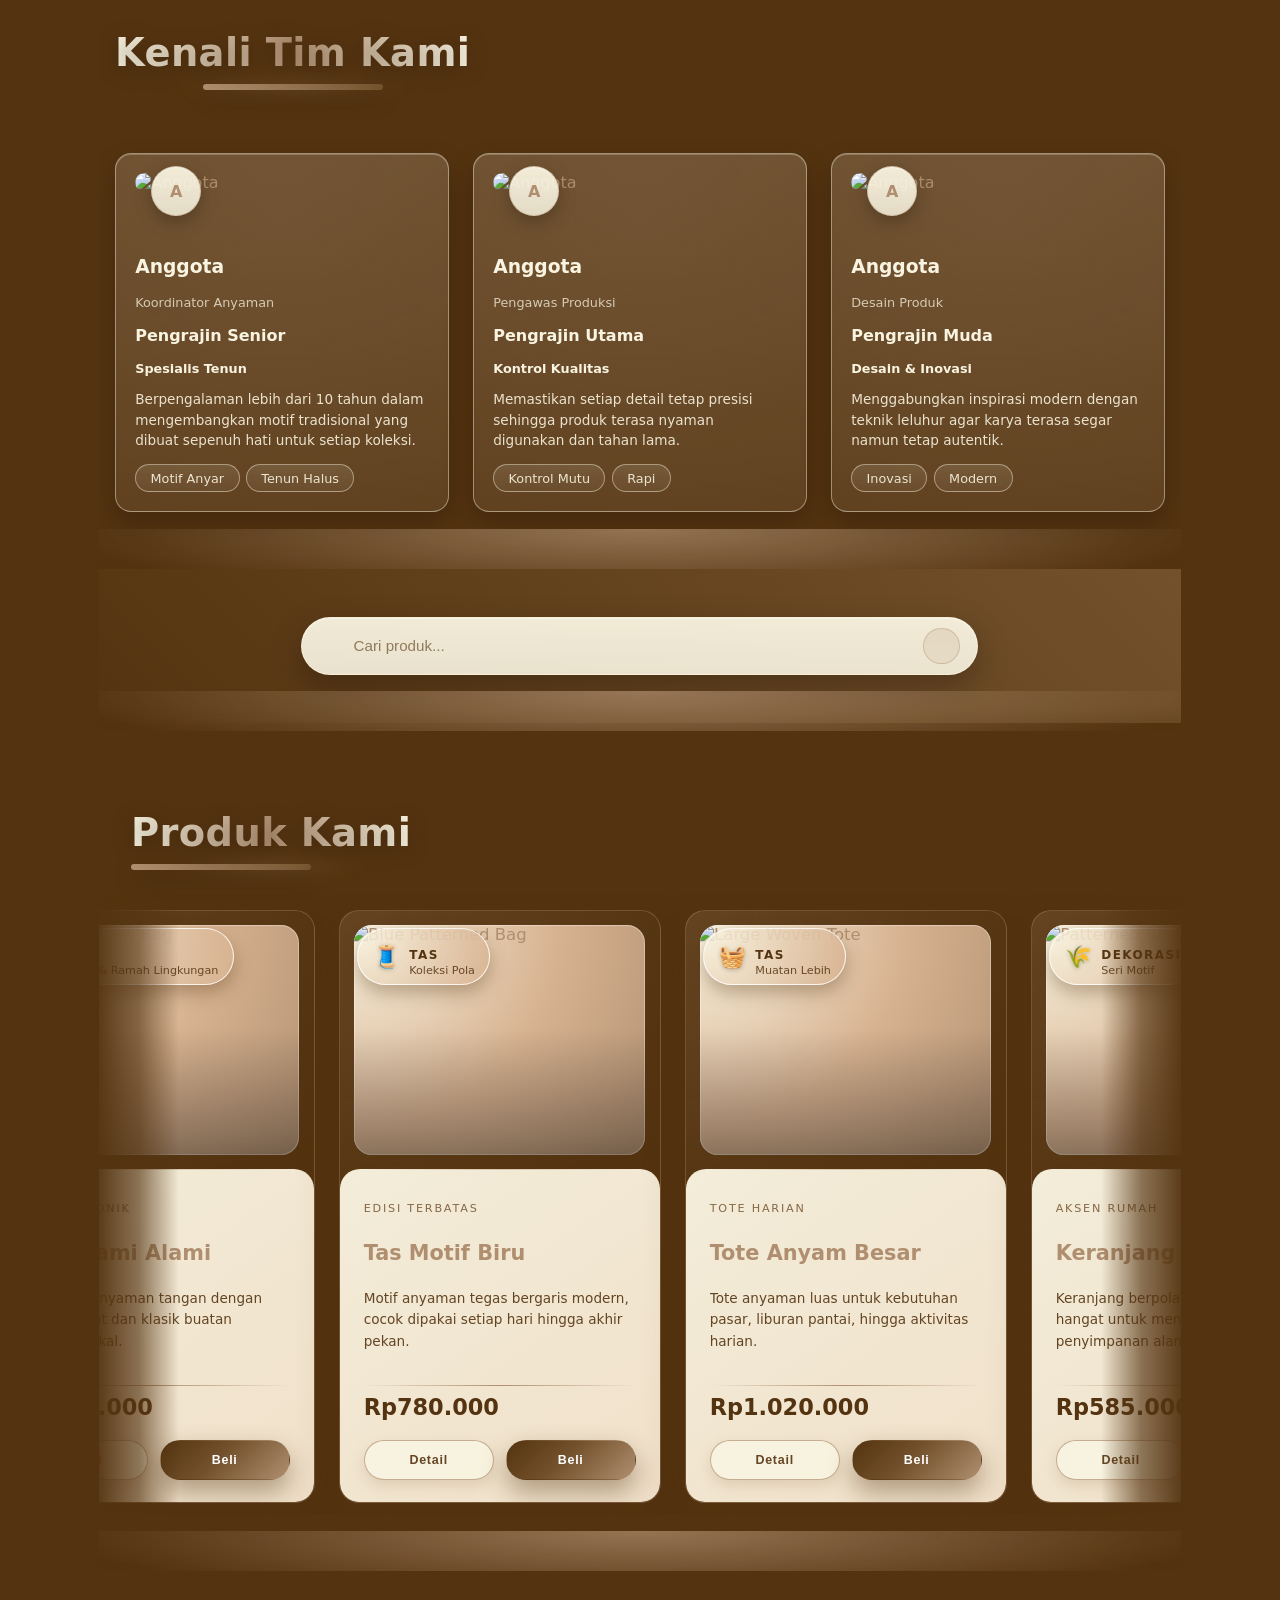
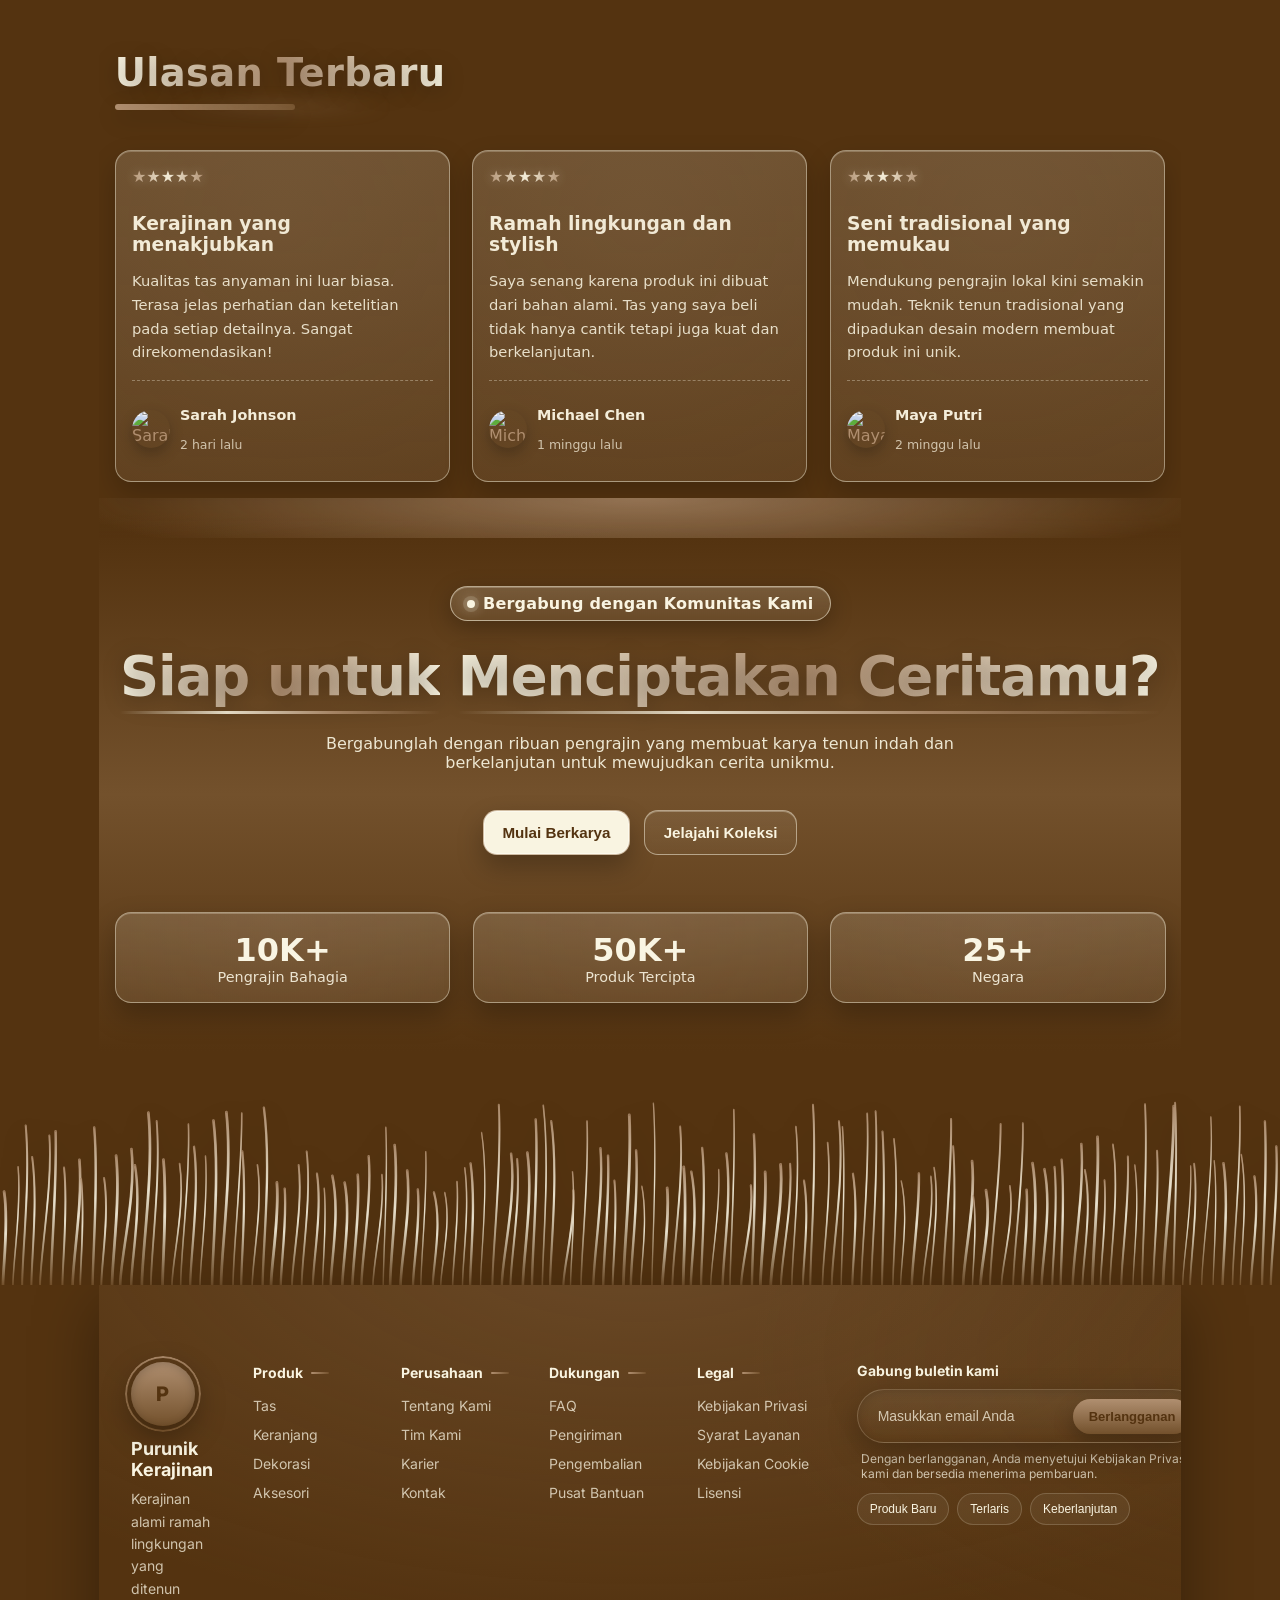
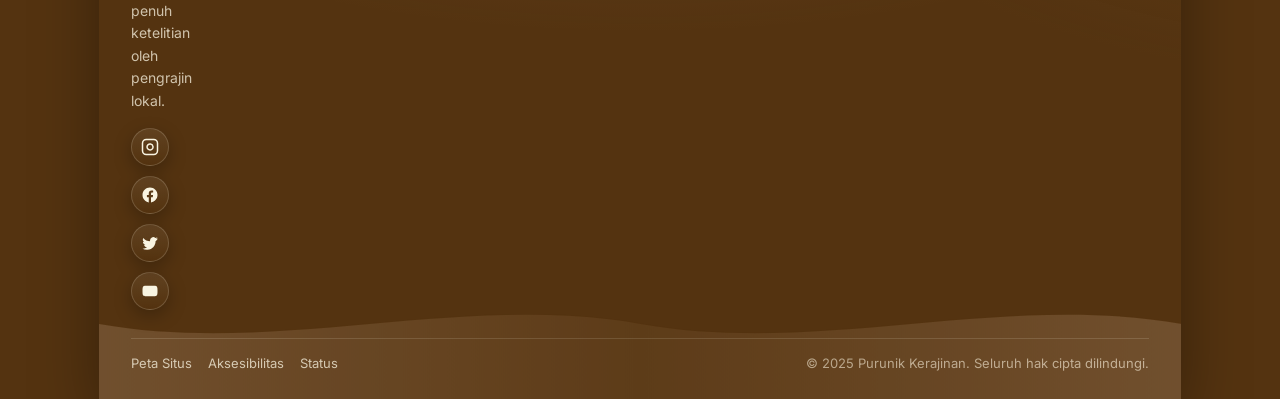
==== commit db8e0004: "iniy" ====
--- a/Landing Page/index.html
+++ b/Landing Page/index.html
@@ -364,106 +364,110 @@
     <section class="products-section" id="shop">
       <div class="products">
         <h2 class="section-title section-title--products">Produk Kami</h2>
-        <div class="products__grid">
-          <article class="product-card">
-            <div class="card-header">
-              <div class="card-header-icon">👜</div>
-              <div class="card-header-text">
-                <h3>Tas</h3>
-                <p>Alami &amp; Ramah Lingkungan</p>
-              </div>
-            </div>
-            <div class="card-image">
-              <img src="asset/IMG_4090.jpg" alt="Natural Straw Bag" loading="lazy" />
-            </div>
-            <div class="card-content-product">
-              <p class="card-subtitle-product">Koleksi Ikonik</p>
-              <h2 class="card-title-product">Tas Jerami Alami</h2>
-              <p class="card-description-product">
-                Tas jerami anyaman tangan dengan siluet hangat dan klasik buatan pengrajin lokal.
-              </p>
-              <p class="card-price">Rp675.000</p>
-              <div class="card-buttons-product">
-                <button class="btn btn-secondary">Detail</button>
-                <button class="btn btn-primary">Beli</button>
-              </div>
-            </div>
-          </article>
-
-          <article class="product-card">
-            <div class="card-header">
-              <div class="card-header-icon">🧵</div>
-              <div class="card-header-text">
-                <h3>Tas</h3>
-                <p>Koleksi Pola</p>
-              </div>
-            </div>
-            <div class="card-image">
-              <img src="asset/IMG_4091.jpg" alt="Blue Patterned Bag" loading="lazy" />
-            </div>
-            <div class="card-content-product">
-              <p class="card-subtitle-product">Edisi Terbatas</p>
-              <h2 class="card-title-product">Tas Motif Biru</h2>
-              <p class="card-description-product">
-                Motif anyaman tegas bergaris modern, cocok dipakai setiap hari hingga akhir pekan.
-              </p>
-              <p class="card-price">Rp780.000</p>
-              <div class="card-buttons-product">
-                <button class="btn btn-secondary">Detail</button>
-                <button class="btn btn-primary">Beli</button>
-              </div>
-            </div>
-          </article>
-
-          <article class="product-card">
-            <div class="card-header">
-              <div class="card-header-icon">🧺</div>
-              <div class="card-header-text">
-                <h3>Tas</h3>
-                <p>Muatan Lebih</p>
-              </div>
-            </div>
-            <div class="card-image">
-              <img src="asset/IMG_4090.jpg" alt="Large Woven Tote" loading="lazy" />
-            </div>
-            <div class="card-content-product">
-              <p class="card-subtitle-product">Tote Harian</p>
-              <h2 class="card-title-product">Tote Anyam Besar</h2>
-              <p class="card-description-product">
-                Tote anyaman luas untuk kebutuhan pasar, liburan pantai, hingga aktivitas harian.
-              </p>
-              <p class="card-price">Rp1.020.000</p>
-              <div class="card-buttons-product">
-                <button class="btn btn-secondary">Detail</button>
-                <button class="btn btn-primary">Beli</button>
-              </div>
-            </div>
-          </article>
-
-          <article class="product-card">
-            <div class="card-header">
-              <div class="card-header-icon">🌾</div>
-              <div class="card-header-text">
-                <h3>Dekorasi</h3>
-                <p>Seri Motif</p>
-              </div>
-            </div>
-            <div class="card-image">
-              <img src="asset/IMG_4091.jpg" alt="Patterned Basket" loading="lazy" />
-            </div>
-            <div class="card-content-product">
-              <p class="card-subtitle-product">Aksen Rumah</p>
-              <h2 class="card-title-product">Keranjang Bermotif</h2>
-              <p class="card-description-product">
-                Keranjang berpola dengan tekstur hangat untuk menambah ruang penyimpanan alami.
-              </p>
-              <p class="card-price">Rp585.000</p>
-              <div class="card-buttons-product">
-                <button class="btn btn-secondary">Detail</button>
-                <button class="btn btn-primary">Beli</button>
-              </div>
-            </div>
-          </article>
+        <div class="products-carousel-shell">
+          <div class="products-carousel-shadow products-carousel-shadow--left" aria-hidden="true"></div>
+          <div class="products-carousel-shadow products-carousel-shadow--right" aria-hidden="true"></div>
+          <div class="products__grid">
+            <article class="product-card">
+              <div class="card-header">
+                <div class="card-header-icon">👜</div>
+                <div class="card-header-text">
+                  <h3>Tas</h3>
+                  <p>Alami &amp; Ramah Lingkungan</p>
+                </div>
+              </div>
+              <div class="card-image">
+                <img src="asset/IMG_4090.jpg" alt="Natural Straw Bag" loading="lazy" />
+              </div>
+              <div class="card-content-product">
+                <p class="card-subtitle-product">Koleksi Ikonik</p>
+                <h2 class="card-title-product">Tas Jerami Alami</h2>
+                <p class="card-description-product">
+                  Tas jerami anyaman tangan dengan siluet hangat dan klasik buatan pengrajin lokal.
+                </p>
+                <p class="card-price">Rp675.000</p>
+                <div class="card-buttons-product">
+                  <button class="btn btn-secondary">Detail</button>
+                  <button class="btn btn-primary">Beli</button>
+                </div>
+              </div>
+            </article>
+
+            <article class="product-card">
+              <div class="card-header">
+                <div class="card-header-icon">🧵</div>
+                <div class="card-header-text">
+                  <h3>Tas</h3>
+                  <p>Koleksi Pola</p>
+                </div>
+              </div>
+              <div class="card-image">
+                <img src="asset/IMG_4091.jpg" alt="Blue Patterned Bag" loading="lazy" />
+              </div>
+              <div class="card-content-product">
+                <p class="card-subtitle-product">Edisi Terbatas</p>
+                <h2 class="card-title-product">Tas Motif Biru</h2>
+                <p class="card-description-product">
+                  Motif anyaman tegas bergaris modern, cocok dipakai setiap hari hingga akhir pekan.
+                </p>
+                <p class="card-price">Rp780.000</p>
+                <div class="card-buttons-product">
+                  <button class="btn btn-secondary">Detail</button>
+                  <button class="btn btn-primary">Beli</button>
+                </div>
+              </div>
+            </article>
+
+            <article class="product-card">
+              <div class="card-header">
+                <div class="card-header-icon">🧺</div>
+                <div class="card-header-text">
+                  <h3>Tas</h3>
+                  <p>Muatan Lebih</p>
+                </div>
+              </div>
+              <div class="card-image">
+                <img src="asset/IMG_4090.jpg" alt="Large Woven Tote" loading="lazy" />
+              </div>
+              <div class="card-content-product">
+                <p class="card-subtitle-product">Tote Harian</p>
+                <h2 class="card-title-product">Tote Anyam Besar</h2>
+                <p class="card-description-product">
+                  Tote anyaman luas untuk kebutuhan pasar, liburan pantai, hingga aktivitas harian.
+                </p>
+                <p class="card-price">Rp1.020.000</p>
+                <div class="card-buttons-product">
+                  <button class="btn btn-secondary">Detail</button>
+                  <button class="btn btn-primary">Beli</button>
+                </div>
+              </div>
+            </article>
+
+            <article class="product-card">
+              <div class="card-header">
+                <div class="card-header-icon">🌾</div>
+                <div class="card-header-text">
+                  <h3>Dekorasi</h3>
+                  <p>Seri Motif</p>
+                </div>
+              </div>
+              <div class="card-image">
+                <img src="asset/IMG_4091.jpg" alt="Patterned Basket" loading="lazy" />
+              </div>
+              <div class="card-content-product">
+                <p class="card-subtitle-product">Aksen Rumah</p>
+                <h2 class="card-title-product">Keranjang Bermotif</h2>
+                <p class="card-description-product">
+                  Keranjang berpola dengan tekstur hangat untuk menambah ruang penyimpanan alami.
+                </p>
+                <p class="card-price">Rp585.000</p>
+                <div class="card-buttons-product">
+                  <button class="btn btn-secondary">Detail</button>
+                  <button class="btn btn-primary">Beli</button>
+                </div>
+              </div>
+            </article>
+          </div>
         </div>
       </div>
     </section>
--- a/Landing Page/styles.css
+++ b/Landing Page/styles.css
@@ -197,6 +197,10 @@
 /* Shared section spacing */
 .main-content section {
   padding: 3rem 1rem;
+}
+.main-content .products-section {
+  padding-left: 0;
+  padding-right: 0;
 }
 .section-title {
   position: relative;
@@ -996,6 +1000,7 @@
   isolation: isolate;
   background: #543310;
   overflow: hidden;
+  width: 100%;
 }
 .products-section::before {
   content: "";
@@ -1007,7 +1012,6 @@
   border-radius: 30% 70% 70% 30% / 30% 30% 70% 70%;
   animation: blobMorph1 20s ease-in-out infinite;
   z-index: 0;
-  filter: blur(40px);
 }
 .products-section::after {
   content: "";
@@ -1019,19 +1023,20 @@
   border-radius: 60% 40% 30% 70% / 60% 30% 70% 40%;
   animation: blobMorph2 25s ease-in-out infinite;
   z-index: 0;
-  filter: blur(40px);
   animation-delay: -10s;
 }
 .products {
   position: relative;
-  max-width: 1120px;
-  margin: 0 auto;
+  width: 100%;
+  max-width: none;
+  margin: 0;
   z-index: 1;
   perspective: 1000px;
   transition: transform 200ms ease;
 }
 .products .section-title--products {
   text-align: center;
+  margin-left: 2rem;
   margin-bottom: 1.5rem;
   background: linear-gradient(90deg, #F9F4E1, #B08F70, #F9F4E1);
   -webkit-background-clip: text;
@@ -1041,10 +1046,54 @@
   animation: fadeSlideUp 0.7s ease both;
 }
 .products__grid {
-  display: grid;
-  grid-template-columns: repeat(auto-fit, minmax(200px, 1fr));
+  display: flex;
   gap: clamp(1rem, 2.2vw, 1.5rem);
   transform-style: preserve-3d;
+  overflow-x: auto;
+  overflow-y: visible;
+  -webkit-overflow-scrolling: touch;
+  padding: 1rem 0 0.75rem;
+  scrollbar-width: none;
+  -ms-overflow-style: none;
+  cursor: grab;
+  touch-action: pan-y;
+  user-select: none;
+  overscroll-behavior-x: contain;
+}
+.products__grid::-webkit-scrollbar {
+  display: none;
+}
+.products__grid.is-dragging {
+  cursor: grabbing;
+}
+.products-carousel-shell {
+  position: relative;
+}
+.products-carousel-shell .products__grid {
+  position: relative;
+  z-index: 1;
+}
+.products-carousel-shadow {
+  position: absolute;
+  top: 0;
+  bottom: 0;
+  width: clamp(32px, 10vw, 80px);
+  pointer-events: none;
+  z-index: 2;
+}
+.products-carousel-shadow--left {
+  left: 0;
+  background: linear-gradient(to right,
+    rgba(84, 51, 16, 0.95),
+    rgba(84, 51, 16, 0.65),
+    rgba(84, 51, 16, 0));
+}
+.products-carousel-shadow--right {
+  right: 0;
+  background: linear-gradient(to left,
+    rgba(84, 51, 16, 0.95),
+    rgba(84, 51, 16, 0.65),
+    rgba(84, 51, 16, 0));
 }
 /* Modern Product Card Design (copied from Product/product.css) */
 .product-card {
@@ -1063,9 +1112,11 @@
   display: flex;
   flex-direction: column;
   height: 100%;
+  flex: 0 0 min(80%, 320px);
   transform-origin: center bottom;
-  backdrop-filter: blur(18px);
-  -webkit-backdrop-filter: blur(18px);
+  cursor: inherit;
+  user-select: none;
+  touch-action: pan-y;
 }
 
 .product-card::before {
@@ -1081,7 +1132,7 @@
 }
 
 .product-card:hover {
-  transform: translateY(-12px) scale(1.02);
+  transform: translateY(-12px);
   box-shadow: 0 26px 65px rgba(84, 51, 16, 0.28);
   border-color: rgba(215, 178, 144, 0.9);
 }
@@ -1104,8 +1155,6 @@
   background: radial-gradient(circle at top left, rgba(249, 244, 225, 0.85), rgba(215, 178, 144, 0.9));
   box-shadow: 0 8px 18px rgba(84, 51, 16, 0.35);
   border: 1px solid rgba(255, 255, 255, 0.8);
-  backdrop-filter: blur(16px);
-  -webkit-backdrop-filter: blur(16px);
 }
 
 .card-header-icon {
@@ -1213,6 +1262,7 @@
   line-height: 1.55;
   display: -webkit-box;
   -webkit-line-clamp: 3;
+  line-clamp: 3;
   -webkit-box-orient: vertical;
   overflow: hidden;
   flex: 1;
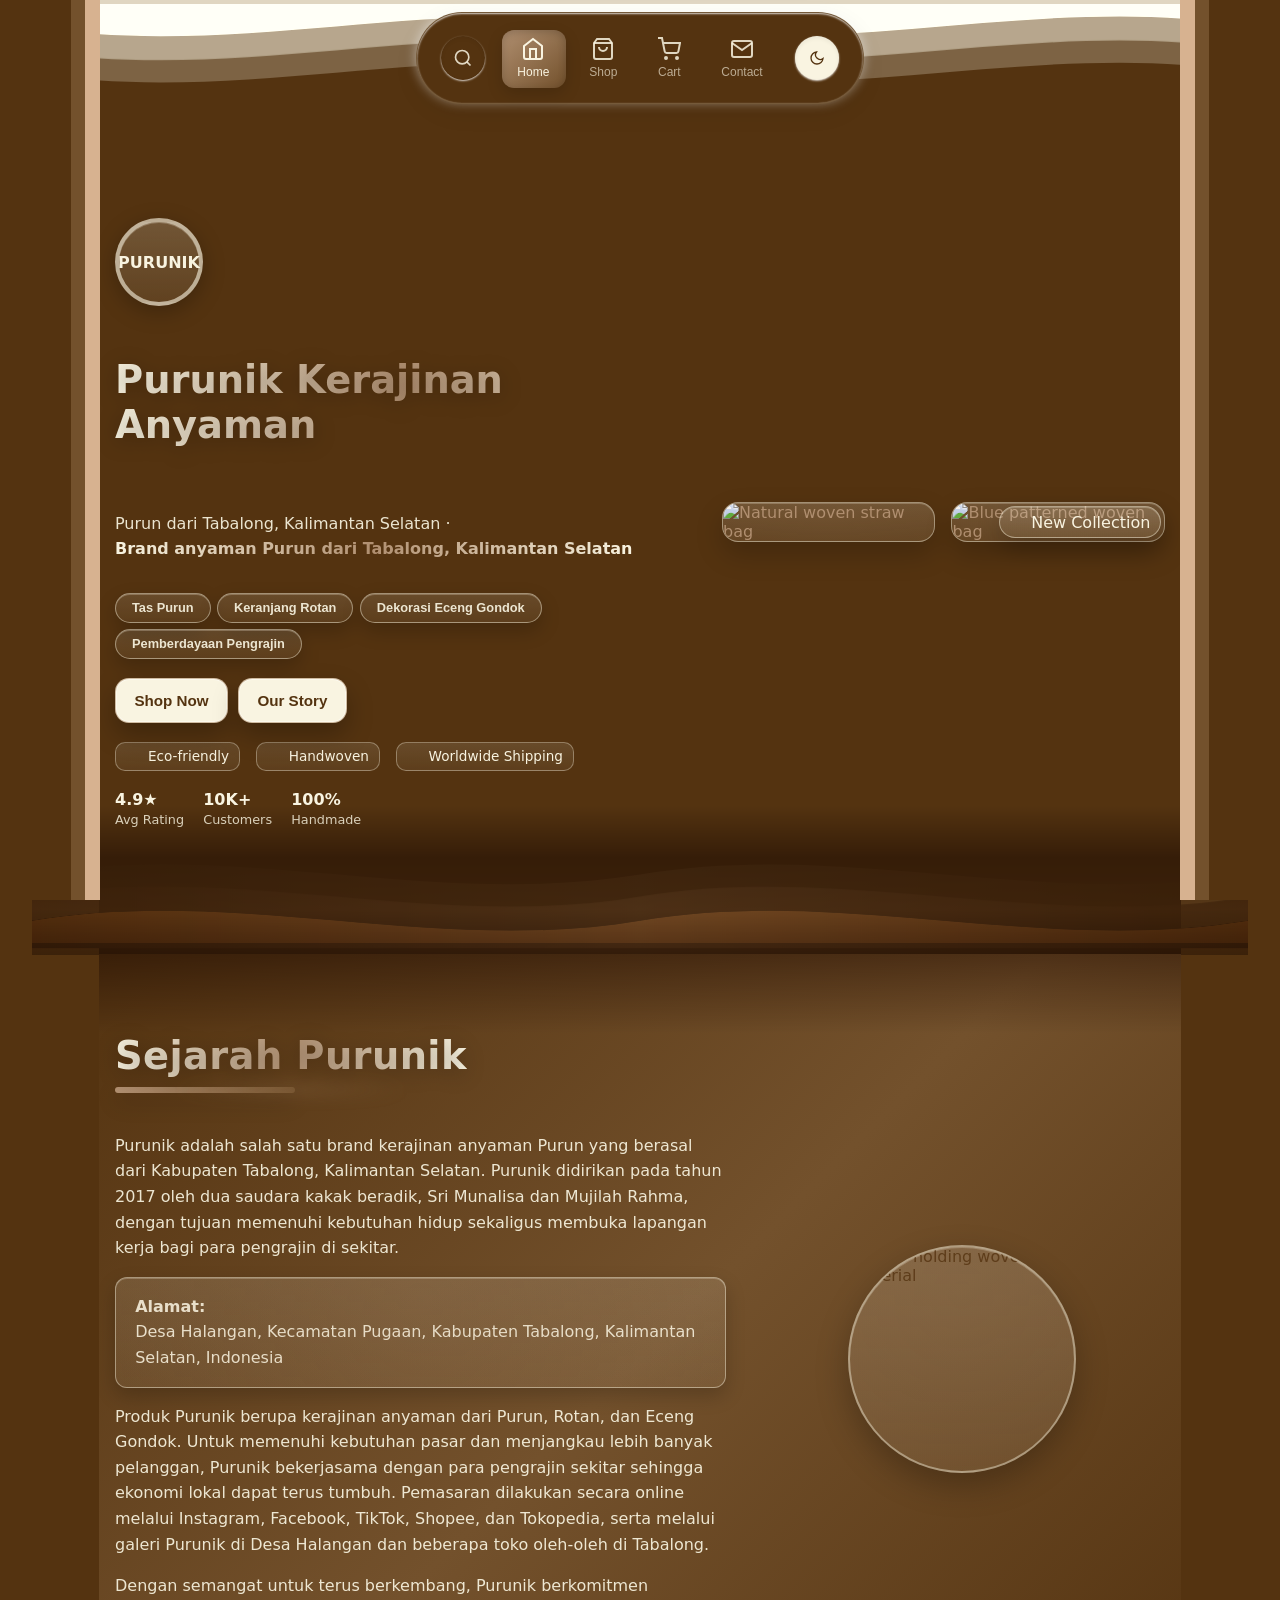
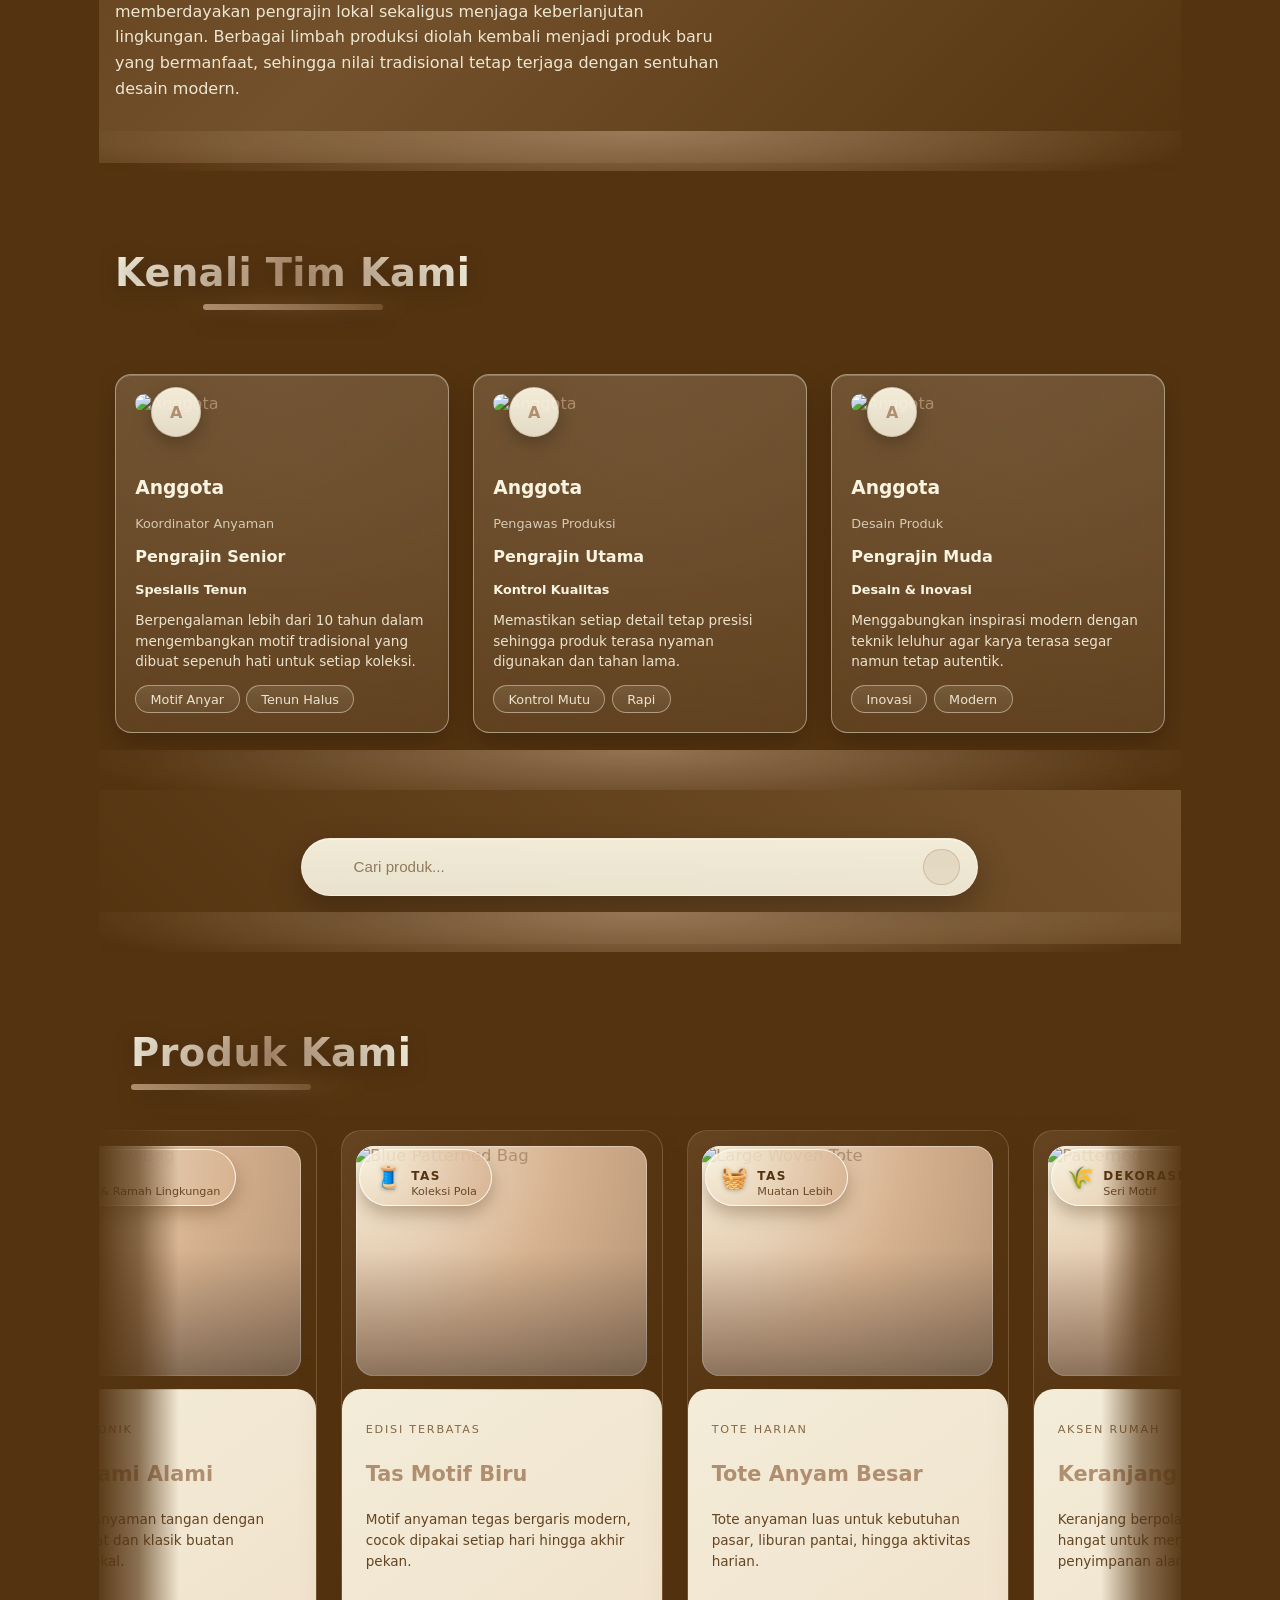
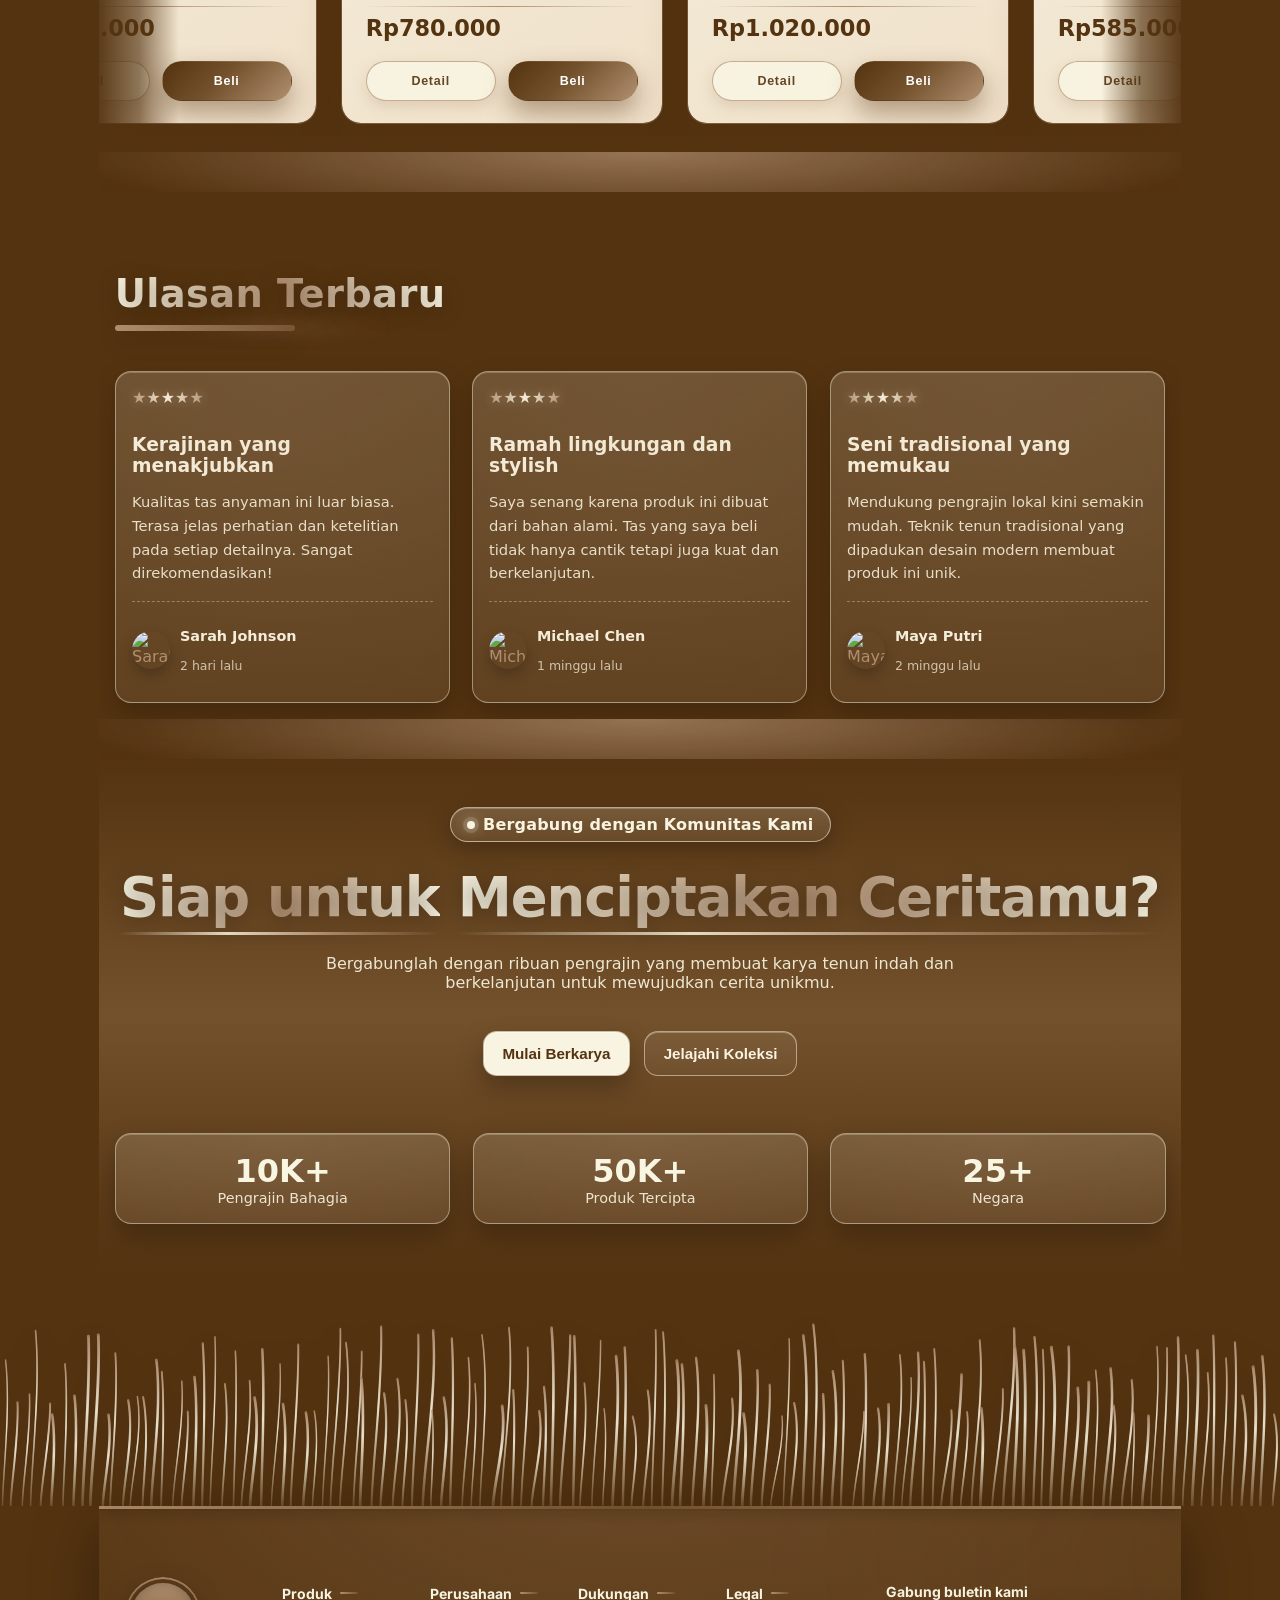
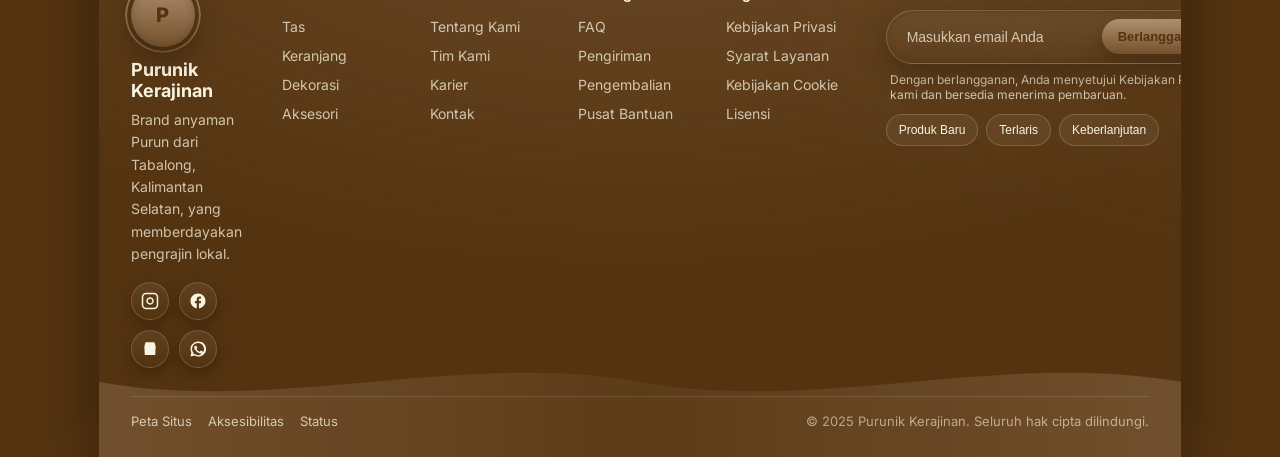
==== commit ea1f3ff6: "1 lAAgi" ====
--- a/Landing Page/index.html
+++ b/Landing Page/index.html
@@ -3,8 +3,8 @@
 <head>
     <meta charset="UTF-8">
     <meta name="viewport" content="width=device-width, initial-scale=1.0">
-    <title>Purunik Kerajinan - Natural & Eco-friendly</title>
-    <meta name="description" content="Purunik Kerajinan offers high-quality handwoven bags and crafts made by local artisans using traditional techniques and eco-friendly materials.">
+    <title>Purunik Kerajinan - Anyaman Purun Tabalong</title>
+    <meta name="description" content="Purunik adalah brand kerajinan anyaman Purun dari Kabupaten Tabalong, Kalimantan Selatan, yang didirikan tahun 2017 oleh dua saudara Sri Munalisa dan Mujilah Rahma untuk memberdayakan pengrajin lokal dan menghadirkan produk Purun, Rotan, dan Eceng Gondok ke pasar yang lebih luas.">
     <link rel="stylesheet" href="styles.css">
     <link rel="preconnect" href="https://fonts.googleapis.com">
     <link rel="preconnect" href="https://fonts.gstatic.com" crossorigin>
@@ -135,17 +135,17 @@
           <div class="hero__logo-circle">
             <span>PURUNIK</span>
           </div>
-          <h1 class="hero__title">Purunik Kerajinan</h1>
+          <h1 class="hero__title">Purunik Kerajinan Anyaman</h1>
           <p class="hero__subtitle">
-            <span class="hero__subtitle-static">Natural &amp; Eco-friendly · </span>
+            <span class="hero__subtitle-static">Purun dari Tabalong, Kalimantan Selatan · </span>
             <span class="hero__rotating" aria-live="polite"></span>
           </p>
 
           <div class="hero__chips">
-            <button class="chip" data-scroll="#shop">Bags</button>
-            <button class="chip" data-scroll="#shop">Baskets</button>
-            <button class="chip" data-scroll="#shop">Decor</button>
-            <button class="chip" data-scroll="#sejarah-purunik">Sustainable</button>
+            <button class="chip" data-scroll="#shop">Tas Purun</button>
+            <button class="chip" data-scroll="#shop">Keranjang Rotan</button>
+            <button class="chip" data-scroll="#shop">Dekorasi Eceng Gondok</button>
+            <button class="chip" data-scroll="#sejarah-purunik">Pemberdayaan Pengrajin</button>
           </div>
 
           <div class="hero__cta-row">
@@ -202,23 +202,32 @@
         <div class="history__text">
           <h2 class="section-title">Sejarah Purunik</h2>
           <p>
-            Toko Online dan Offline yang menjual berbagai macam kerajinan tangan
-            berkualitas tinggi. Kami berkomitmen untuk menyediakan produk-produk
-            yang ramah lingkungan dan berkelanjutan, dibuat oleh pengrajin lokal
-            dengan teknik tradisional yang telah diwariskan turun-temurun.
+            Purunik adalah salah satu brand kerajinan anyaman Purun yang berasal dari
+            Kabupaten Tabalong, Kalimantan Selatan. Purunik didirikan pada tahun 2017
+            oleh dua saudara kakak beradik, Sri Munalisa dan Mujilah Rahma, dengan
+            tujuan memenuhi kebutuhan hidup sekaligus membuka lapangan kerja bagi
+            para pengrajin di sekitar.
           </p>
           <div class="history__address">
             <p class="history__address-label">Alamat:</p>
             <p>
-              Jl. Kerajinan No. 123, Jakarta Selatan, DKI Jakarta, Indonesia
+              Desa Halangan, Kecamatan Pugaan, Kabupaten Tabalong,
+              Kalimantan Selatan, Indonesia
             </p>
           </div>
           <p>
-            Setiap produk kami dibuat dengan penuh perhatian terhadap detail,
-            menggunakan bahan-bahan alami pilihan seperti rotan, pandan, dan
-            serat alam lainnya. Proses produksi kami menggabungkan kearifan
-            lokal dengan standar kualitas modern, menghasilkan produk yang tidak
-            hanya indah tetapi juga tahan lama dan fungsional.
+            Produk Purunik berupa kerajinan anyaman dari Purun, Rotan, dan Eceng Gondok.
+            Untuk memenuhi kebutuhan pasar dan menjangkau lebih banyak pelanggan,
+            Purunik bekerjasama dengan para pengrajin sekitar sehingga ekonomi lokal
+            dapat terus tumbuh. Pemasaran dilakukan secara online melalui Instagram,
+            Facebook, TikTok, Shopee, dan Tokopedia, serta melalui galeri Purunik di
+            Desa Halangan dan beberapa toko oleh-oleh di Tabalong.
+          </p>
+          <p>
+            Dengan semangat untuk terus berkembang, Purunik berkomitmen memberdayakan
+            pengrajin lokal sekaligus menjaga keberlanjutan lingkungan. Berbagai limbah
+            produksi diolah kembali menjadi produk baru yang bermanfaat, sehingga nilai
+            tradisional tetap terjaga dengan sentuhan desain modern.
           </p>
         </div>
         <div class="history__image-wrapper">
@@ -602,19 +611,19 @@
             <span>P</span>
           </div>
           <h3 class="footer__title">Purunik Kerajinan</h3>
-          <p class="footer__tagline">Kerajinan alami ramah lingkungan yang ditenun penuh ketelitian oleh pengrajin lokal.</p>
+          <p class="footer__tagline">Brand anyaman Purun dari Tabalong, Kalimantan Selatan, yang memberdayakan pengrajin lokal.</p>
           <div class="footer__social" aria-label="Social links">
-            <a class="social-link" href="#" aria-label="Instagram">
+            <a class="social-link" href="https://instagram.com/purunik_" target="_blank" rel="noopener noreferrer" aria-label="Instagram purunik_">
               <svg class="icon" viewBox="0 0 24 24" fill="none" stroke="currentColor" stroke-width="2"><rect x="2" y="2" width="20" height="20" rx="5" ry="5"></rect><path d="M16 11.37A4 4 0 1 1 12.63 8 4 4 0 0 1 16 11.37z"></path><line x1="17.5" y1="6.5" x2="17.5" y2="6.5"></line></svg>
             </a>
-            <a class="social-link" href="#" aria-label="Facebook">
+            <a class="social-link" href="https://facebook.com/purunik_" target="_blank" rel="noopener noreferrer" aria-label="Facebook purunik_">
               <svg class="icon" viewBox="0 0 24 24" fill="currentColor"><path d="M22 12.06C22 6.48 17.52 2 11.94 2S2 6.48 2 12.06C2 17 5.66 21.1 10.36 22v-7.02H7.9v-2.92h2.46v-2.2c0-2.43 1.45-3.78 3.66-3.78 1.06 0 2.18.19 2.18.19v2.4h-1.23c-1.21 0-1.59.75-1.59 1.51v1.88h2.71l-.43 2.92h-2.28V22C18.34 21.1 22 17 22 12.06z"></path></svg>
             </a>
-            <a class="social-link" href="#" aria-label="Twitter">
-              <svg class="icon" viewBox="0 0 24 24" fill="currentColor"><path d="M22.46 6c-.77.35-1.6.58-2.46.69a4.28 4.28 0 0 0 1.88-2.36 8.53 8.53 0 0 1-2.71 1.04A4.26 4.26 0 0 0 12 8.53c0 .33.04.66.1.98A12.09 12.09 0 0 1 3.15 5.17a4.26 4.26 0 0 0 1.32 5.68 4.26 4.26 0 0 1-1.93-.53v.05c0 2.06 1.47 3.78 3.42 4.17a4.29 4.29 0 0 1-1.92.07 4.26 4.26 0 0 0 3.98 2.96A8.55 8.55 0 0 1 2 19.54 12.07 12.07 0 0 0 8.55 21c7 0 10.84-5.8 10.84-10.84 0-.17 0-.34-.01-.51A7.76 7.76 0 0 0 22.46 6z"></path></svg>
+            <a class="social-link" href="https://shopee.co.id/purunik" target="_blank" rel="noopener noreferrer" aria-label="Shopee purunik">
+              <svg class="icon" viewBox="0 0 24 24" fill="currentColor"><path d="M6 3h12l1.5 5.5L19 20H5L4.5 8.5 6 3z"></path><path d="M9 10a3 3 0 0 1 6 0"></path></svg>
             </a>
-            <a class="social-link" href="#" aria-label="YouTube">
-              <svg class="icon" viewBox="0 0 24 24" fill="currentColor"><path d="M10 15l5.19-3L10 9v6z"></path><path d="M21.8 8s-.2-1.4-.8-2c-.8-.8-1.7-.8-2.1-.9C16.8 5 12 5 12 5h0s-4.8 0-6.9.1c-.4.1-1.3.1-2.1.9-.6.6-.8 2-.8 2S2 9.6 2 11.1v1.7C2 14.4 2.2 16 2.2 16s.2 1.4.8 2c.8.8 1.8.8 2.3.9 1.7.2 6.7.2 6.7.2s4.8 0 6.9-.1c.4-.1 1.3-.1 2.1-.9.6-.6.8-2 .8-2s.2-1.6.2-3.2V11c0-1.6-.2-3.2-.2-3.2z"></path></svg>
+            <a class="social-link" href="https://wa.me/6285249746506" target="_blank" rel="noopener noreferrer" aria-label="WhatsApp +62 852-4974-6506">
+              <svg class="icon" viewBox="0 0 24 24" fill="currentColor"><path d="M12 2a10 10 0 0 0-8.94 14.52L2 22l5.6-1.47A10 10 0 1 0 12 2zm0 2a8 8 0 0 1 5.66 13.66 8 8 0 0 1-9.9 1.13L6 19l.24-1.64A8 8 0 0 1 12 4zm-3.2 3.5c-.2 0-.52.05-.8.4-.28.33-.98.96-.98 2.33 0 1.37 1.01 2.7 1.15 2.88.14.18 2 3.2 4.9 4.35 2.42 1 2.9.8 3.42.75.52-.04 1.69-.69 1.93-1.36.24-.67.24-1.24.17-1.36-.07-.12-.26-.2-.55-.35-.29-.15-1.7-.83-1.96-.92-.26-.1-.45-.14-.64.14-.19.28-.74.92-.9 1.1-.17.18-.33.2-.61.05-.28-.15-1.17-.43-2.24-1.37-.83-.74-1.39-1.66-1.55-1.94-.16-.28-.02-.43.12-.57.12-.12.28-.32.4-.48.13-.16.17-.27.26-.46.09-.2.04-.36-.02-.5-.06-.13-.56-1.34-.78-1.83-.2-.47-.4-.4-.6-.4z"></path></svg>
             </a>
           </div>
         </div>
--- a/Landing Page/styles.css
+++ b/Landing Page/styles.css
@@ -1095,6 +1095,18 @@
     rgba(84, 51, 16, 0.65),
     rgba(84, 51, 16, 0));
 }
+body.light .products-carousel-shadow--left {
+  background: linear-gradient(to right,
+    #F9F4E1,
+    rgba(249, 244, 225, 0.7),
+    rgba(249, 244, 225, 0));
+}
+body.light .products-carousel-shadow--right {
+  background: linear-gradient(to left,
+    #F9F4E1,
+    rgba(249, 244, 225, 0.7),
+    rgba(249, 244, 225, 0));
+}
 /* Modern Product Card Design (copied from Product/product.css) */
 .product-card {
   position: relative;
--- a/footer/footer.css
+++ b/footer/footer.css
@@ -50,6 +50,21 @@
   padding: clamp(40px, 6vw, 80px) clamp(16px, 4vw, 32px) clamp(16px, 3vw, 28px);
   box-shadow: var(--ft-shadow);
   isolation: isolate;
+}
+.footer-scope .footer::before {
+  content: '';
+  position: absolute;
+  top: 0;
+  left: 0;
+  right: 0;
+  height: 3px;
+  background: linear-gradient(90deg, var(--ft-primary), var(--ft-secondary), var(--ft-primary));
+  box-shadow:
+    0 -1px 4px rgba(0,0,0,0.35),
+    0 4px 12px rgba(0,0,0,0.4);
+  opacity: 0.9;
+  pointer-events: none;
+  z-index: 1;
 }
 
 /* Decorative wave */
